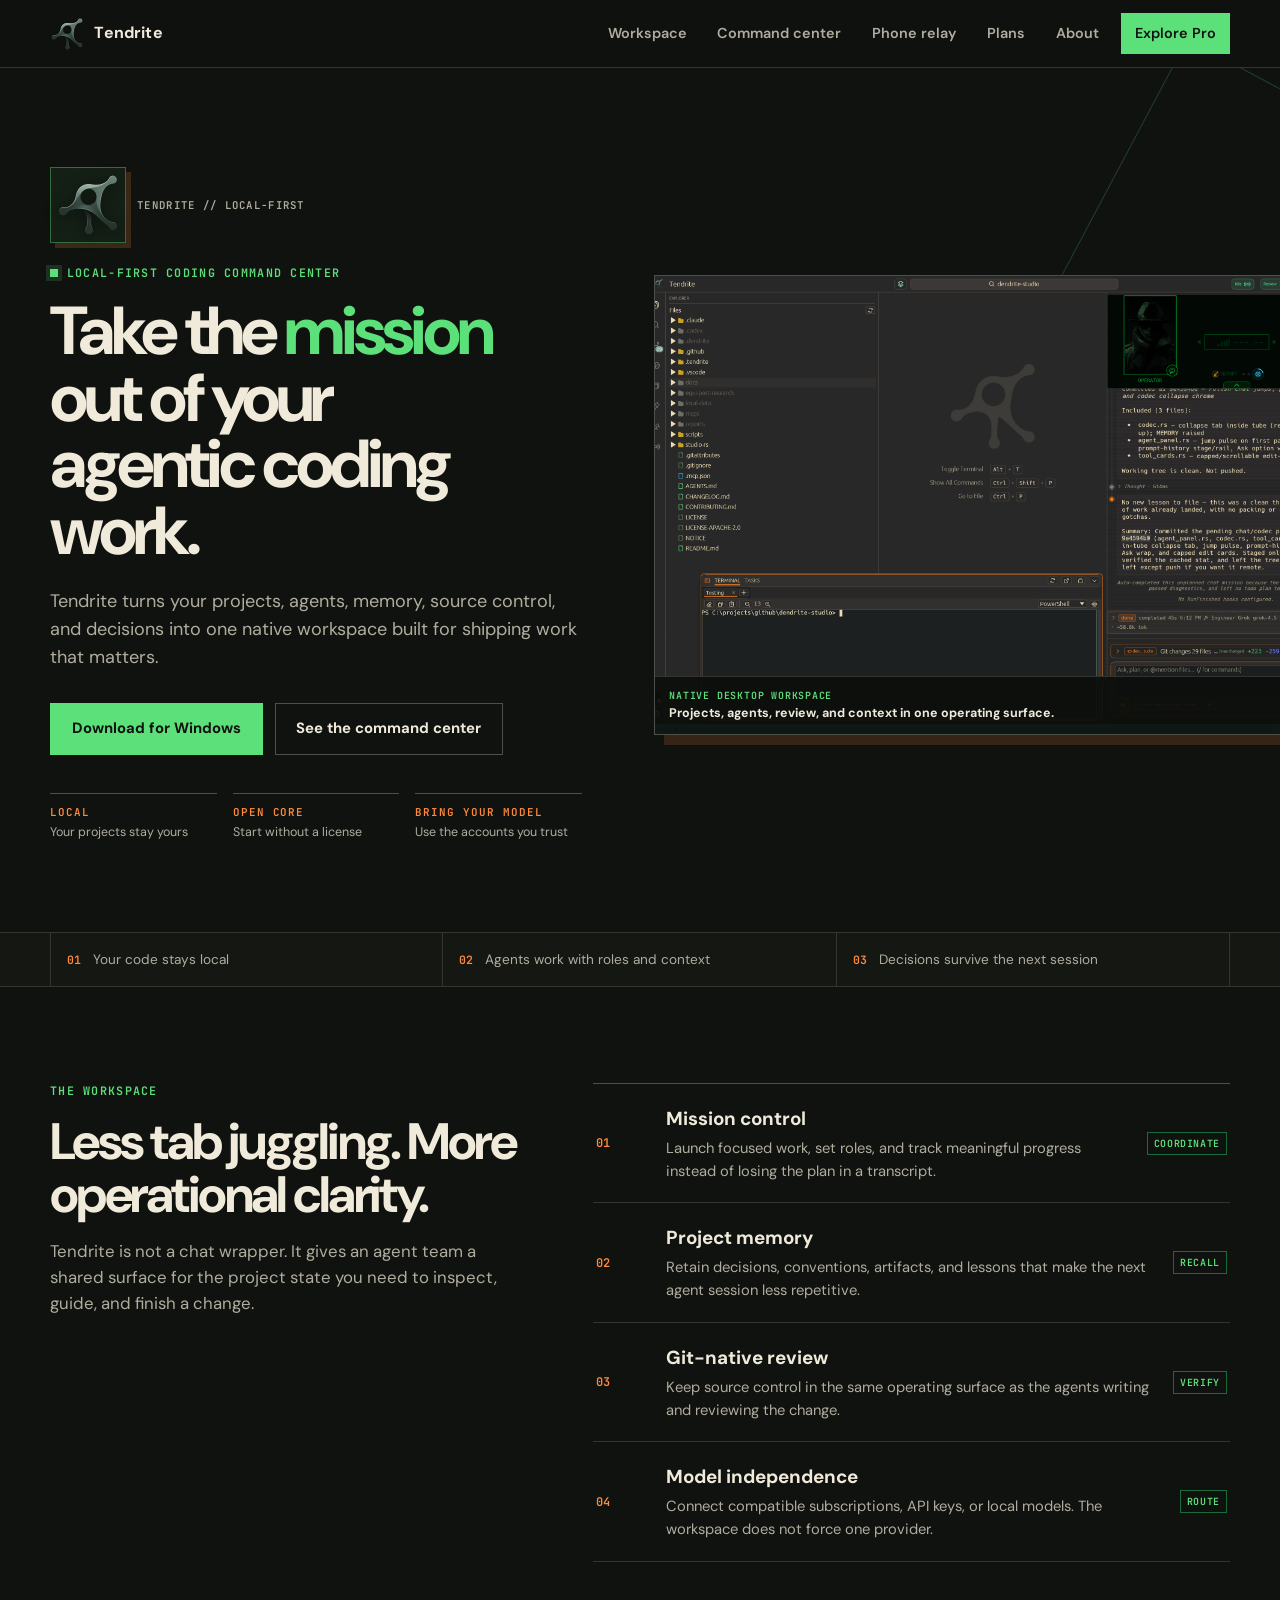
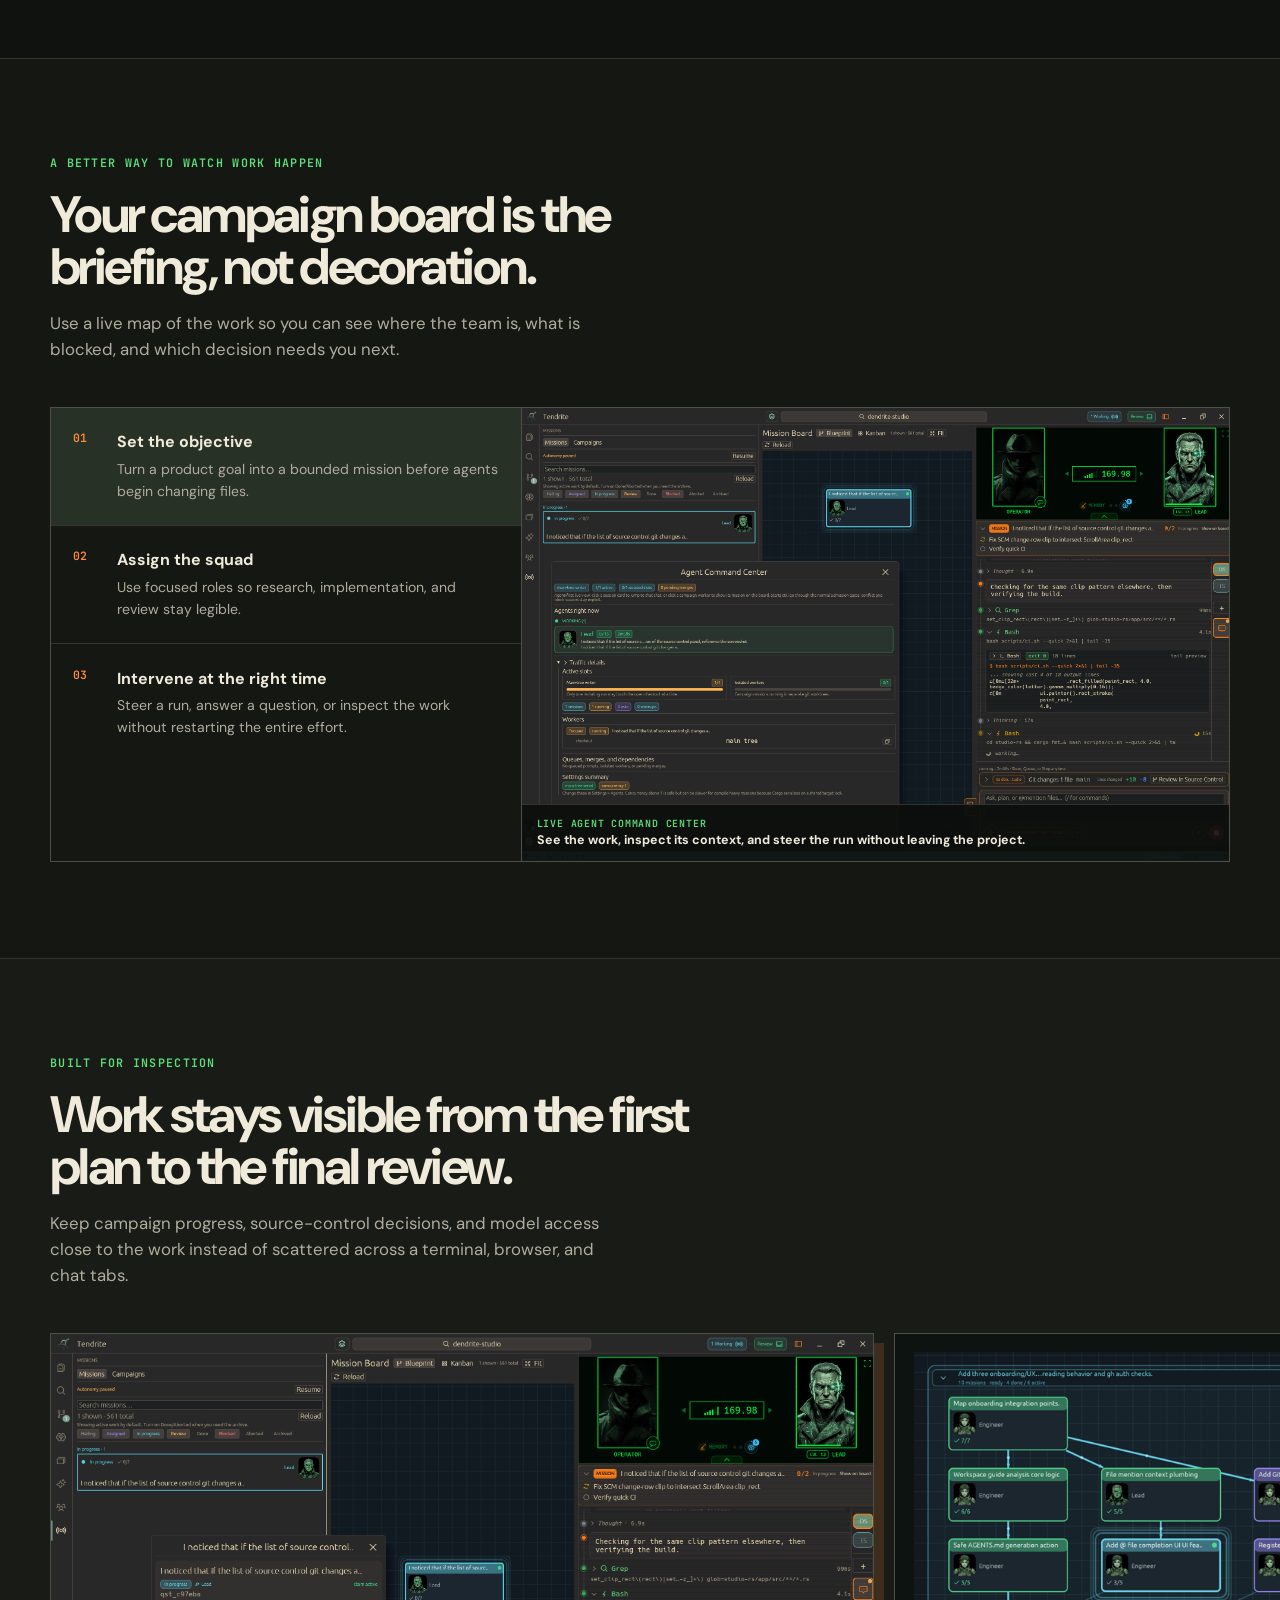
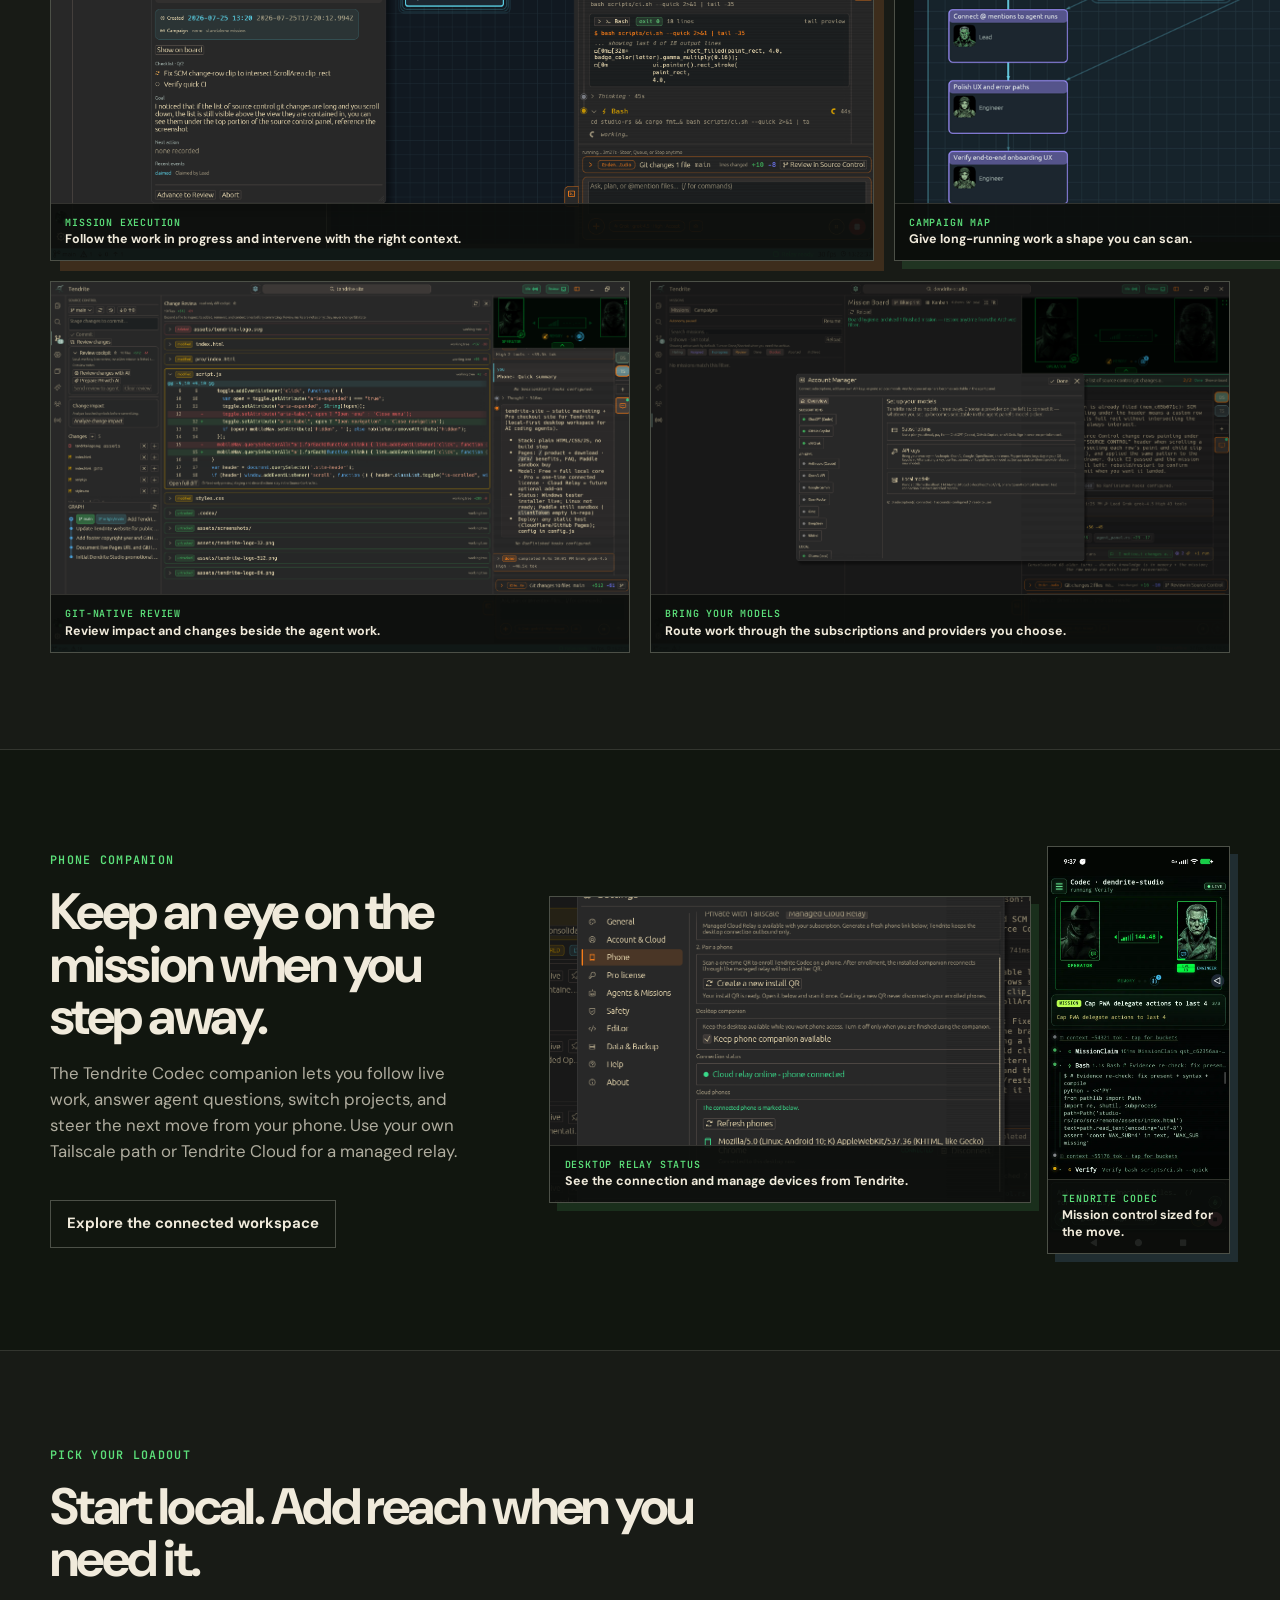
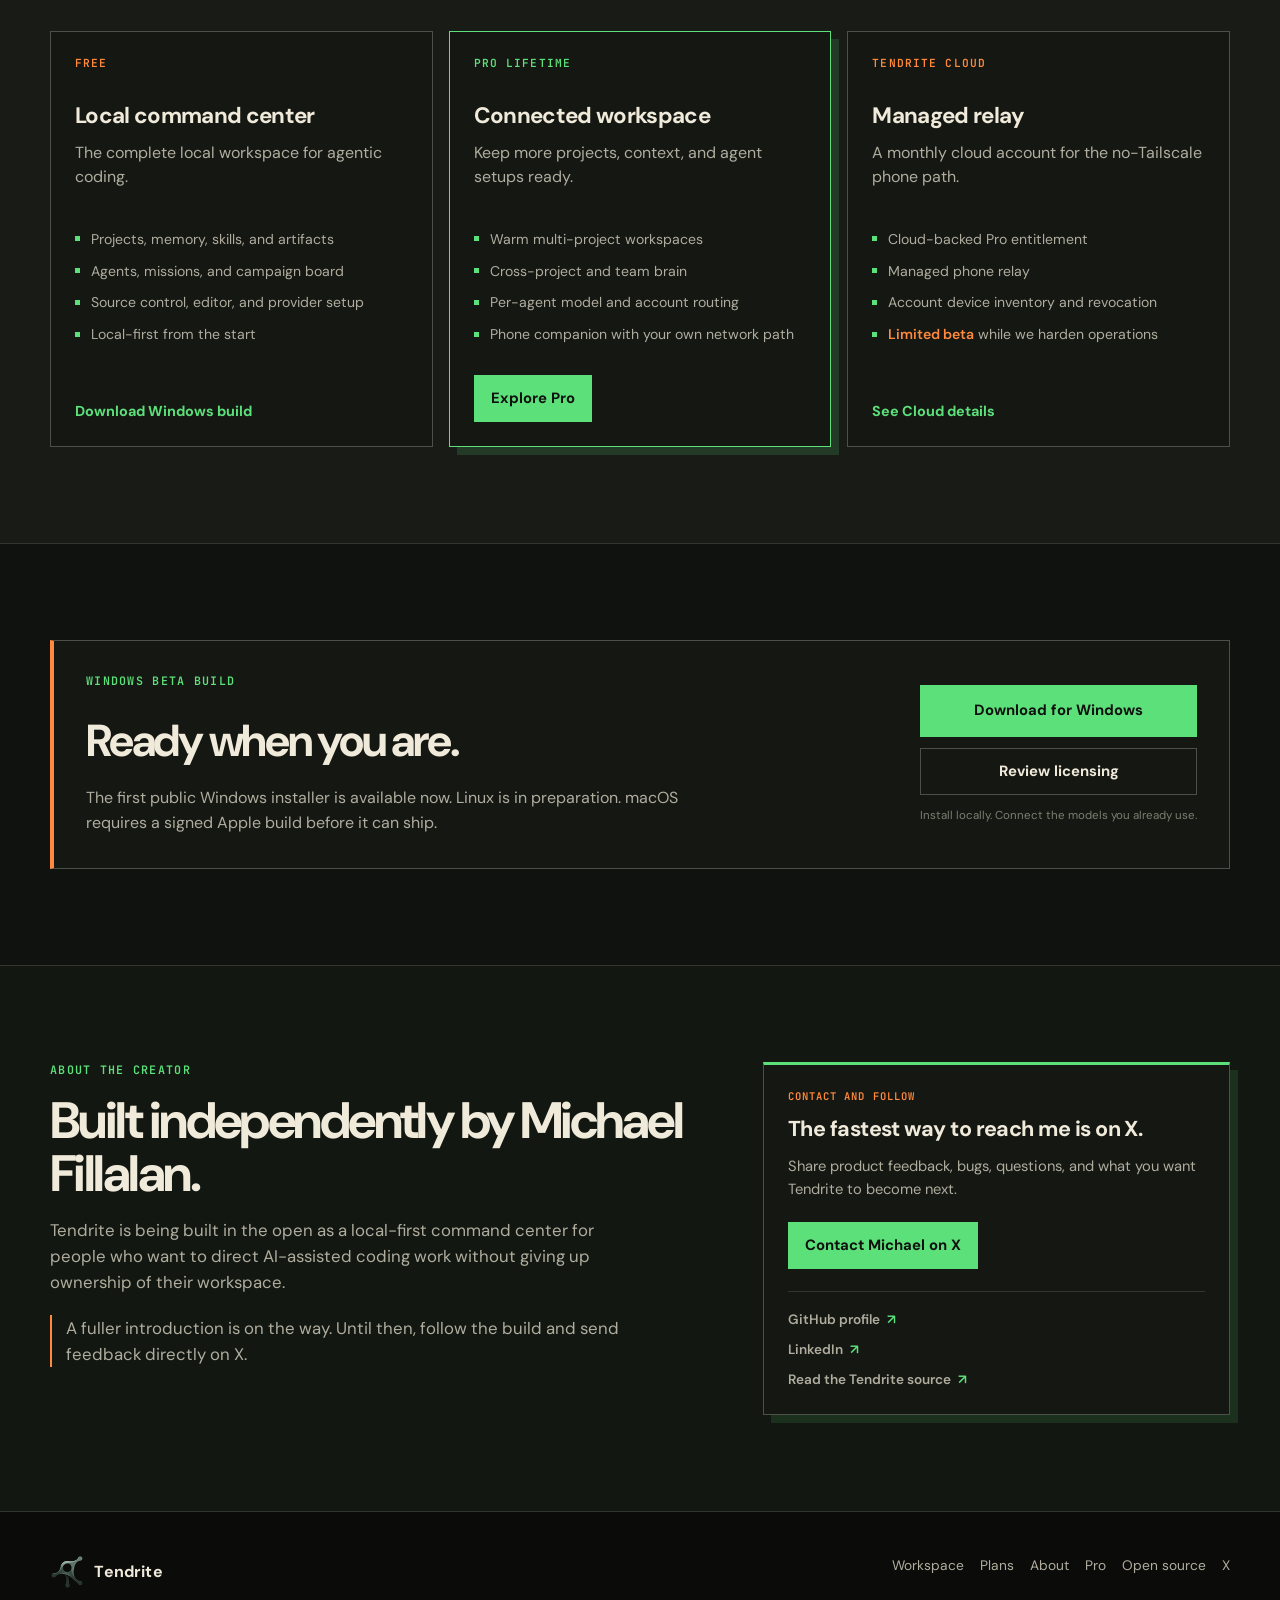
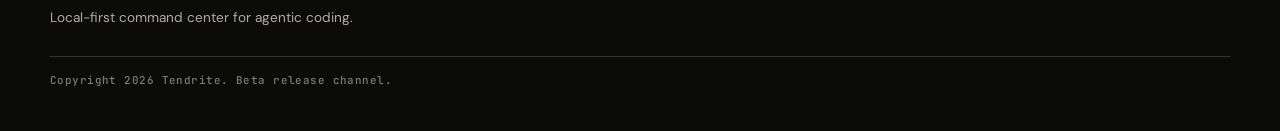
==== index.html @ 8ea64c5c "site: showcase Tendrite workspace and relay" ====
<!doctype html>
<html lang="en">
<head>
  <meta charset="utf-8">
  <meta name="viewport" content="width=device-width, initial-scale=1">
  <meta name="description" content="Tendrite is a local-first command center for AI-assisted coding work.">
  <title>Tendrite | Command your coding missions</title>
  <link rel="preconnect" href="https://fonts.googleapis.com">
  <link rel="preconnect" href="https://fonts.gstatic.com" crossorigin>
  <link href="https://fonts.googleapis.com/css2?family=DM+Sans:opsz,wght@9..40,400;9..40,500;9..40,600;9..40,700&family=JetBrains+Mono:wght@400;500;600&display=swap" rel="stylesheet">
  <link rel="icon" href="assets/tendrite-logo-32.png" type="image/png" sizes="32x32">
  <link rel="stylesheet" href="styles.css">
</head>
<body>
  <a class="skip-link" href="#main">Skip to content</a>
  <header class="site-header">
    <div class="container header-inner">
      <a class="brand" href="/" aria-label="Tendrite home">
        <span class="brand-mark"><img src="assets/tendrite-logo-64.png" width="64" height="64" alt=""></span>
        <span>Tendrite</span>
      </a>
      <nav class="nav" aria-label="Primary navigation">
        <a href="#workspace">Workspace</a>
        <a href="#command">Command center</a>
        <a href="#relay">Phone relay</a>
        <a href="#plans">Plans</a>
        <a href="#about">About</a>
        <a class="nav-cta" href="/pro/">Explore Pro</a>
      </nav>
      <button class="menu-toggle" type="button" aria-expanded="false" aria-controls="mobile-nav" aria-label="Open navigation">
        <span></span><span></span><span></span>
      </button>
    </div>
    <nav class="mobile-nav" id="mobile-nav" aria-label="Mobile navigation" hidden>
      <a href="#workspace">Workspace</a>
      <a href="#command">Command center</a>
      <a href="#relay">Phone relay</a>
      <a href="#plans">Plans</a>
      <a href="#about">About</a>
      <a href="/pro/">Explore Pro</a>
    </nav>
  </header>

  <main id="main">
    <section class="hero" id="top">
      <div class="container hero-grid">
        <div class="hero-copy">
          <div class="hero-brand-lockup" aria-hidden="true">
            <span class="hero-brand-mark"><img src="assets/tendrite-logo-512.png" width="512" height="512" alt=""></span>
            <span>TENDRITE // LOCAL-FIRST</span>
          </div>
          <p class="eyebrow"><span class="signal-dot"></span> Local-first coding command center</p>
          <h1>Take the <em>mission</em> out of your agentic coding work.</h1>
          <p class="lede">Tendrite turns your projects, agents, memory, source control, and decisions into one native workspace built for shipping work that matters.</p>
          <div class="action-row">
            <a class="btn btn-primary btn-lg" href="https://downloads.tendrite.dev/Tendrite-win-Setup.exe" data-download="windows">Download for Windows</a>
            <a class="btn btn-secondary btn-lg" href="#command">See the command center</a>
          </div>
          <dl class="hero-stats" aria-label="Tendrite product facts">
            <div><dt>LOCAL</dt><dd>Your projects stay yours</dd></div>
            <div><dt>OPEN CORE</dt><dd>Start without a license</dd></div>
            <div><dt>BRING YOUR MODEL</dt><dd>Use the accounts you trust</dd></div>
          </dl>
        </div>

        <figure class="product-shot product-shot-hero">
          <img src="assets/screenshots/Overview-Tendrite-Desktop.png" alt="Tendrite desktop workspace with project explorer, agent activity, and source control" fetchpriority="high">
          <figcaption><span>Native desktop workspace</span><strong>Projects, agents, review, and context in one operating surface.</strong></figcaption>
        </figure>
      </div>
    </section>

    <section class="status-strip" aria-label="Product characteristics">
      <div class="container status-grid">
        <p><b>01</b> Your code stays local</p>
        <p><b>02</b> Agents work with roles and context</p>
        <p><b>03</b> Decisions survive the next session</p>
      </div>
    </section>

    <section class="section" id="workspace">
      <div class="container section-layout">
        <div class="section-head">
          <p class="eyebrow">The workspace</p>
          <h2>Less tab juggling. More operational clarity.</h2>
          <p>Tendrite is not a chat wrapper. It gives an agent team a shared surface for the project state you need to inspect, guide, and finish a change.</p>
        </div>
        <div class="feature-list">
          <article class="feature-row"><span class="feature-index">01</span><div><h3>Mission control</h3><p>Launch focused work, set roles, and track meaningful progress instead of losing the plan in a transcript.</p></div><span class="feature-tag">COORDINATE</span></article>
          <article class="feature-row"><span class="feature-index">02</span><div><h3>Project memory</h3><p>Retain decisions, conventions, artifacts, and lessons that make the next agent session less repetitive.</p></div><span class="feature-tag">RECALL</span></article>
          <article class="feature-row"><span class="feature-index">03</span><div><h3>Git-native review</h3><p>Keep source control in the same operating surface as the agents writing and reviewing the change.</p></div><span class="feature-tag">VERIFY</span></article>
          <article class="feature-row"><span class="feature-index">04</span><div><h3>Model independence</h3><p>Connect compatible subscriptions, API keys, or local models. The workspace does not force one provider.</p></div><span class="feature-tag">ROUTE</span></article>
        </div>
      </div>
    </section>

    <section class="section command-section" id="command">
      <div class="container">
        <div class="section-head section-head-wide">
          <p class="eyebrow">A better way to watch work happen</p>
          <h2>Your campaign board is the briefing, not decoration.</h2>
          <p>Use a live map of the work so you can see where the team is, what is blocked, and which decision needs you next.</p>
        </div>
        <div class="command-layout">
          <div class="command-copy">
            <div class="command-item active"><span>01</span><div><h3>Set the objective</h3><p>Turn a product goal into a bounded mission before agents begin changing files.</p></div></div>
            <div class="command-item"><span>02</span><div><h3>Assign the squad</h3><p>Use focused roles so research, implementation, and review stay legible.</p></div></div>
            <div class="command-item"><span>03</span><div><h3>Intervene at the right time</h3><p>Steer a run, answer a question, or inspect the work without restarting the entire effort.</p></div></div>
          </div>
          <figure class="product-shot product-shot-command">
            <img src="assets/screenshots/ai-agent-command-center.png" alt="Tendrite Agent Command Center showing live mission work, agent context, and operator controls" loading="lazy">
            <figcaption><span>Live agent command center</span><strong>See the work, inspect its context, and steer the run without leaving the project.</strong></figcaption>
          </figure>
        </div>
      </div>
    </section>

    <section class="section proof-section" id="workflow">
      <div class="container">
        <div class="section-head section-head-wide">
          <p class="eyebrow">Built for inspection</p>
          <h2>Work stays visible from the first plan to the final review.</h2>
          <p>Keep campaign progress, source-control decisions, and model access close to the work instead of scattered across a terminal, browser, and chat tabs.</p>
        </div>
        <div class="proof-layout">
          <figure class="product-shot proof-primary">
            <img src="assets/screenshots/ai-agent-working-on-mission.png" alt="Tendrite mission board with agents actively working on a scoped implementation mission" loading="lazy">
            <figcaption><span>Mission execution</span><strong>Follow the work in progress and intervene with the right context.</strong></figcaption>
          </figure>
          <figure class="product-shot proof-map">
            <img src="assets/screenshots/mission-blueprint-map.png" alt="Tendrite campaign blueprint map showing connected mission stages" loading="lazy">
            <figcaption><span>Campaign map</span><strong>Give long-running work a shape you can scan.</strong></figcaption>
          </figure>
        </div>
        <div class="proof-detail-grid">
          <figure class="product-shot proof-detail">
            <img src="assets/screenshots/Review-Cockpit-source-control.png" alt="Tendrite source control review cockpit with changed files and commit history" loading="lazy">
            <figcaption><span>Git-native review</span><strong>Review impact and changes beside the agent work.</strong></figcaption>
          </figure>
          <figure class="product-shot proof-detail">
            <img src="assets/screenshots/ai-subscription-account-manager.png" alt="Tendrite account manager listing subscription and API model providers" loading="lazy">
            <figcaption><span>Bring your models</span><strong>Route work through the subscriptions and providers you choose.</strong></figcaption>
          </figure>
        </div>
      </div>
    </section>

    <section class="section relay-section" id="relay">
      <div class="container relay-layout">
        <div class="relay-copy section-head">
          <p class="eyebrow">Phone companion</p>
          <h2>Keep an eye on the mission when you step away.</h2>
          <p>The Tendrite Codec companion lets you follow live work, answer agent questions, switch projects, and steer the next move from your phone. Use your own Tailscale path or Tendrite Cloud for a managed relay.</p>
          <a class="btn btn-secondary" href="/pro/#cloud">Explore the connected workspace</a>
        </div>
        <div class="relay-visuals">
          <figure class="product-shot relay-desktop">
            <img src="assets/screenshots/Relay-phone-connected.png" alt="Tendrite desktop phone settings showing a connected managed cloud relay" loading="lazy">
            <figcaption><span>Desktop relay status</span><strong>See the connection and manage devices from Tendrite.</strong></figcaption>
          </figure>
          <figure class="product-shot phone-shot">
            <img src="assets/screenshots/PWA-Screenshot.png" alt="Tendrite Codec phone companion showing live mission activity and remote controls" loading="lazy">
            <figcaption><span>Tendrite Codec</span><strong>Mission control sized for the move.</strong></figcaption>
          </figure>
        </div>
      </div>
    </section>

    <section class="section plans-section" id="plans">
      <div class="container">
        <div class="section-head section-head-wide"><p class="eyebrow">Pick your loadout</p><h2>Start local. Add reach when you need it.</h2></div>
        <div class="plan-grid">
          <article class="plan-card"><p class="plan-kicker">FREE</p><h3>Local command center</h3><p class="plan-summary">The complete local workspace for agentic coding.</p><ul><li>Projects, memory, skills, and artifacts</li><li>Agents, missions, and campaign board</li><li>Source control, editor, and provider setup</li><li>Local-first from the start</li></ul><a class="text-link" href="https://downloads.tendrite.dev/Tendrite-win-Setup.exe" data-download="windows">Download Windows build</a></article>
          <article class="plan-card plan-card-highlight"><p class="plan-kicker">PRO LIFETIME</p><h3>Connected workspace</h3><p class="plan-summary">Keep more projects, context, and agent setups ready.</p><ul><li>Warm multi-project workspaces</li><li>Cross-project and team brain</li><li>Per-agent model and account routing</li><li>Phone companion with your own network path</li></ul><a class="btn btn-primary" href="/pro/">Explore Pro</a></article>
          <article class="plan-card"><p class="plan-kicker">TENDRITE CLOUD</p><h3>Managed relay</h3><p class="plan-summary">A monthly cloud account for the no-Tailscale phone path.</p><ul><li>Cloud-backed Pro entitlement</li><li>Managed phone relay</li><li>Account device inventory and revocation</li><li><strong>Limited beta</strong> while we harden operations</li></ul><a class="text-link" href="/pro/#cloud">See Cloud details</a></article>
        </div>
      </div>
    </section>

    <section class="section download-section" id="downloads">
      <div class="container download-panel">
        <div><p class="eyebrow">Windows beta build</p><h2>Ready when you are.</h2><p>The first public Windows installer is available now. Linux is in preparation. macOS requires a signed Apple build before it can ship.</p></div>
        <div class="download-actions"><a class="btn btn-primary btn-lg" href="https://downloads.tendrite.dev/Tendrite-win-Setup.exe" data-download="windows">Download for Windows</a><a class="btn btn-secondary" href="/pro/">Review licensing</a><small>Install locally. Connect the models you already use.</small></div>
      </div>
    </section>

    <section class="section creator-section" id="about">
      <div class="container creator-layout">
        <div class="section-head creator-copy">
          <p class="eyebrow">About the creator</p>
          <h2>Built independently by Michael Fillalan.</h2>
          <p>Tendrite is being built in the open as a local-first command center for people who want to direct AI-assisted coding work without giving up ownership of their workspace.</p>
          <p class="creator-note">A fuller introduction is on the way. Until then, follow the build and send feedback directly on X.</p>
        </div>
        <aside class="creator-contact" aria-labelledby="contact-title">
          <p class="contact-kicker">Contact and follow</p>
          <h3 id="contact-title">The fastest way to reach me is on X.</h3>
          <p>Share product feedback, bugs, questions, and what you want Tendrite to become next.</p>
          <a class="btn btn-primary" href="https://x.com/MichaelFillalan" target="_blank" rel="noopener noreferrer">Contact Michael on X</a>
          <div class="creator-links" aria-label="Creator links">
            <a href="https://github.com/mfillalan" target="_blank" rel="noopener noreferrer">GitHub profile</a>
            <a href="https://www.linkedin.com/in/michael-fillalan/" target="_blank" rel="noopener noreferrer">LinkedIn</a>
            <a href="https://github.com/mfillalan/tendrite" target="_blank" rel="noopener noreferrer">Read the Tendrite source</a>
          </div>
        </aside>
      </div>
    </section>
  </main>

  <footer class="site-footer"><div class="container footer-inner"><div><a class="brand" href="/"><span class="brand-mark"><img src="assets/tendrite-logo-64.png" width="64" height="64" alt=""></span><span>Tendrite</span></a><p>Local-first command center for agentic coding.</p></div><nav aria-label="Footer navigation"><a href="#workspace">Workspace</a><a href="#plans">Plans</a><a href="#about">About</a><a href="/pro/">Pro</a><a href="https://github.com/mfillalan/tendrite" target="_blank" rel="noopener noreferrer">Open source</a><a href="https://x.com/MichaelFillalan" target="_blank" rel="noopener noreferrer">X</a></nav><p class="footer-meta">Copyright <span id="footer-year">2026</span> Tendrite. Beta release channel.</p></div></footer>

  <dialog class="image-lightbox" data-image-lightbox aria-labelledby="image-lightbox-title">
    <div class="image-lightbox-bar">
      <p class="image-lightbox-kicker">Product capture</p>
      <button class="image-lightbox-close" type="button" data-lightbox-close aria-label="Close full-size image">Close</button>
    </div>
    <figure>
      <img data-lightbox-image alt="">
      <figcaption id="image-lightbox-title" data-lightbox-caption></figcaption>
    </figure>
  </dialog>

  <script src="config.js"></script><script src="script.js"></script>
</body>
</html>
---- styles.css ----
:root {
  --ink: #10120f;
  --ink-raised: #181b16;
  --panel: #20231d;
  --panel-deep: #151713;
  --line: #4c5047;
  --line-soft: #33362f;
  --paper: #f0eadb;
  --muted: #b0ad9f;
  --dim: #7c7d70;
  --green: #5ce07a;
  --green-deep: #1a6b3a;
  --orange: #ff8a3d;
  --blue: #78b9ff;
  --font: "DM Sans", Arial, sans-serif;
  --mono: "JetBrains Mono", Consolas, monospace;
  --max: 1180px;
  --header: 68px;
}

* { box-sizing: border-box; }
html { scroll-behavior: smooth; scroll-padding-top: calc(var(--header) + 16px); }
body { margin: 0; background: var(--ink); color: var(--paper); font-family: var(--font); line-height: 1.55; }
a { color: inherit; text-decoration: none; }
button { font: inherit; }
h1, h2, h3, p { margin-top: 0; }
.container { width: min(calc(100% - 40px), var(--max)); margin-inline: auto; }

.skip-link { position: fixed; z-index: 100; top: -5rem; left: 1rem; padding: .6rem .85rem; background: var(--paper); color: var(--ink); font-weight: 700; }
.skip-link:focus { top: 1rem; }
:focus-visible { outline: 2px solid var(--green); outline-offset: 3px; }

.site-header { position: sticky; top: 0; z-index: 30; height: var(--header); background: rgba(16, 18, 15, .96); border-bottom: 1px solid var(--line-soft); }
.site-header.is-scrolled { box-shadow: 0 10px 24px rgba(0, 0, 0, .28); }
.header-inner { display: flex; align-items: center; justify-content: space-between; gap: 2rem; height: 100%; }
.brand { display: inline-flex; align-items: center; gap: .65rem; font-weight: 700; letter-spacing: .01em; }
.brand-mark { display: grid; width: 34px; height: 34px; place-items: center; }
.brand-mark img { display: block; width: 100%; height: 100%; object-fit: contain; }
.nav { display: flex; align-items: center; gap: .2rem; }
.nav a { padding: .5rem .8rem; border: 1px solid transparent; color: var(--muted); font-size: .9rem; font-weight: 600; }
.nav a:hover { border-color: var(--line); color: var(--paper); }
.nav .nav-cta { margin-left: .35rem; border-color: var(--green); background: var(--green); color: var(--ink); }
.nav .nav-cta:hover { border-color: #8bf49f; background: #8bf49f; }
.menu-toggle { display: none; width: 42px; height: 42px; padding: 0; border: 1px solid var(--line); background: var(--panel-deep); cursor: pointer; }
.menu-toggle span { display: block; width: 18px; height: 2px; margin: 4px auto; background: var(--paper); }
.mobile-nav { display: none; padding: .65rem 20px 1rem; border-bottom: 1px solid var(--line-soft); background: var(--panel-deep); }
.mobile-nav a { display: block; padding: .7rem; color: var(--muted); font-weight: 600; }
.mobile-nav a:hover { background: var(--panel); color: var(--paper); }

.hero { position: relative; overflow: hidden; padding: 6.2rem 0 5.6rem; border-bottom: 1px solid var(--line-soft); }
.hero::after { position: absolute; top: 1.4rem; right: -7rem; width: 18rem; height: 18rem; border: 1px solid rgba(92, 224, 122, .22); content: ""; transform: rotate(28deg); pointer-events: none; }
.hero-grid { position: relative; z-index: 1; display: grid; grid-template-columns: minmax(0, .96fr) minmax(480px, 1.04fr); gap: 4.5rem; align-items: center; }
.hero-copy { max-width: 620px; }
.hero-brand-lockup { display: inline-flex; align-items: center; gap: .7rem; margin: 0 0 1.35rem; color: var(--muted); font: 600 .67rem var(--mono); letter-spacing: .12em; }
.hero-brand-mark { display: grid; width: 76px; height: 76px; place-items: center; border: 1px solid rgba(92, 224, 122, .4); background: rgba(92, 224, 122, .06); box-shadow: 5px 5px 0 rgba(255, 138, 61, .18); }
.hero-brand-mark img { display: block; width: 64px; height: 64px; object-fit: contain; filter: drop-shadow(0 2px 8px rgba(0, 0, 0, .45)); }
.eyebrow { display: flex; align-items: center; gap: .55rem; margin: 0 0 1.1rem; color: var(--green); font: 600 .73rem var(--mono); letter-spacing: .11em; text-transform: uppercase; }
.signal-dot { display: block; width: 8px; height: 8px; background: var(--green); box-shadow: 0 0 0 4px rgba(92, 224, 122, .15); }
.hero h1 { max-width: 10ch; margin-bottom: 1.4rem; font-size: clamp(3rem, 5.3vw, 5rem); letter-spacing: -.06em; line-height: .98; }
.hero h1 em { color: var(--green); font-style: normal; }
.lede { max-width: 53ch; margin-bottom: 2rem; color: var(--muted); font-size: 1.13rem; }
.action-row { display: flex; flex-wrap: wrap; gap: .75rem; }
.btn { display: inline-flex; align-items: center; justify-content: center; min-height: 44px; padding: .7rem 1rem; border: 1px solid var(--line); background: transparent; color: var(--paper); cursor: pointer; font-size: .93rem; font-weight: 700; transition: background .18s, border-color .18s, color .18s, transform .18s; }
.btn:hover:not(:disabled) { transform: translateY(-2px); }
.btn:disabled { cursor: not-allowed; opacity: .5; }
.btn-primary { border-color: var(--green); background: var(--green); color: var(--ink); }
.btn-primary:hover:not(:disabled) { border-color: #8bf49f; background: #8bf49f; }
.btn-secondary:hover:not(:disabled) { border-color: var(--paper); background: var(--panel); }
.btn-lg { min-height: 52px; padding: .85rem 1.3rem; }
.btn-block { width: 100%; }
.hero-stats { display: grid; grid-template-columns: repeat(3, 1fr); gap: 1rem; margin: 2.4rem 0 0; }
.hero-stats div { padding-top: .65rem; border-top: 1px solid var(--line); }
.hero-stats dt { color: var(--orange); font: 600 .68rem var(--mono); letter-spacing: .09em; }
.hero-stats dd { margin: .25rem 0 0; color: var(--muted); font-size: .78rem; }

.product-shot { position: relative; margin: 0; overflow: hidden; border: 1px solid var(--line); background: #0b0d0b; box-shadow: 10px 10px 0 rgba(255, 138, 61, .16); cursor: zoom-in; isolation: isolate; }
.product-shot img { display: block; width: 100%; height: 100%; object-fit: cover; object-position: center top; transform: var(--shot-scale, none); transition: transform .32s ease; }
.product-shot:hover img { transform: var(--shot-scale-hover, scale(1.012)); }
.product-shot::after { position: absolute; z-index: 2; top: .7rem; right: .7rem; padding: .32rem .5rem; border: 1px solid rgba(240, 234, 219, .45); background: rgba(12, 14, 11, .9); color: var(--paper); content: "View full capture"; font: 600 .58rem var(--mono); letter-spacing: .06em; opacity: 0; pointer-events: none; text-transform: uppercase; transition: opacity .18s ease; }
.product-shot:hover::after, .product-shot:focus-visible::after { opacity: 1; }
.product-shot figcaption { position: absolute; right: 0; bottom: 0; left: 0; display: grid; gap: .15rem; padding: .75rem .9rem; border-top: 1px solid rgba(240, 234, 219, .16); background: rgba(12, 14, 11, .91); color: var(--paper); }
.product-shot figcaption span { color: var(--green); font: 600 .62rem var(--mono); letter-spacing: .08em; text-transform: uppercase; }
.product-shot figcaption strong { font-size: .78rem; line-height: 1.35; }
.product-shot-hero { min-height: 460px; aspect-ratio: 1.53; }
.product-shot-command { min-height: 100%; aspect-ratio: 1.56; box-shadow: none; border: 0; }

.image-lightbox { width: min(94vw, 1500px); max-width: none; max-height: 94vh; padding: 0; overflow: hidden; border: 1px solid var(--line); background: var(--panel-deep); color: var(--paper); box-shadow: 14px 14px 0 rgba(92, 224, 122, .14); }
.image-lightbox::backdrop { background: rgba(0, 0, 0, .78); backdrop-filter: blur(3px); }
.image-lightbox-bar { display: flex; align-items: center; justify-content: space-between; gap: 1rem; min-height: 52px; padding: .65rem .8rem .65rem 1rem; border-bottom: 1px solid var(--line); background: #171b15; }
.image-lightbox-kicker { margin: 0; color: var(--green); font: 600 .65rem var(--mono); letter-spacing: .09em; text-transform: uppercase; }
.image-lightbox-close { min-height: 34px; padding: .35rem .7rem; border: 1px solid var(--line); background: transparent; color: var(--paper); cursor: pointer; font-size: .78rem; font-weight: 700; }
.image-lightbox-close:hover { border-color: var(--paper); background: var(--panel); }
.image-lightbox figure { display: grid; margin: 0; max-height: calc(94vh - 52px); }
.image-lightbox img { display: block; width: 100%; max-height: calc(94vh - 124px); object-fit: contain; object-position: center; background: #090b09; }
.image-lightbox figcaption { padding: .65rem 1rem .75rem; border-top: 1px solid var(--line-soft); color: var(--muted); font-size: .82rem; }

.mission-display { min-height: 460px; border: 1px solid var(--line); background: var(--panel-deep); box-shadow: 12px 12px 0 rgba(255, 138, 61, .22); font-family: var(--mono); }
.display-topline, .display-bottom { display: flex; align-items: center; justify-content: space-between; gap: 1rem; padding: .58rem .8rem; border-bottom: 1px solid var(--line-soft); color: var(--muted); font-size: .67rem; letter-spacing: .05em; }
.display-bottom { border-top: 1px solid var(--line-soft); border-bottom: 0; }
.display-live { color: var(--green); }
.display-live i, .tiny-dot { display: inline-block; width: 7px; height: 7px; margin-right: .35rem; background: var(--green); box-shadow: 0 0 0 3px rgba(92, 224, 122, .15); }
.mission-grid { display: grid; min-height: 390px; grid-template-columns: 140px 1fr; }
.mission-rail { display: flex; flex-direction: column; gap: .28rem; padding: .85rem .65rem; border-right: 1px solid var(--line-soft); background: rgba(255, 255, 255, .015); }
.rail-label { margin: .25rem; color: var(--dim); font-size: .62rem; letter-spacing: .09em; }
.squad-unit { display: flex; align-items: center; gap: .45rem; padding: .45rem; border: 1px solid transparent; color: var(--muted); font-size: .68rem; }
.squad-unit.selected { border-color: var(--green-deep); background: #283126; color: var(--paper); }
.squad-unit b { margin-left: auto; color: var(--dim); font-weight: 500; }
.unit-dot { display: block; width: 7px; height: 7px; }
.unit-dot.lead { background: var(--green); }
.unit-dot.build { background: var(--orange); }
.unit-dot.scout { background: var(--blue); }
.rail-spacer { flex: 1; }
.mission-rail strong { padding: .25rem; color: var(--paper); font-size: .67rem; font-weight: 500; overflow-wrap: anywhere; }
.mission-map { position: relative; overflow: hidden; background: #11140f; }
.mission-map::before, .mission-map::after { position: absolute; inset: 11% 9%; border: 1px solid rgba(92, 224, 122, .12); content: ""; pointer-events: none; }
.mission-map::after { inset: 24% 20%; border-color: rgba(255, 138, 61, .13); }
.map-header { display: flex; justify-content: space-between; padding: .85rem 1rem; color: var(--muted); font-size: .67rem; letter-spacing: .07em; }
.route { position: absolute; height: 1px; background: var(--line); transform-origin: left center; }
.route-one { top: 39%; left: 18%; width: 50%; transform: rotate(13deg); }
.route-two { top: 49%; left: 45%; width: 37%; transform: rotate(-32deg); }
.route-three { bottom: 33%; left: 31%; width: 33%; transform: rotate(10deg); }
.map-node { position: absolute; display: grid; width: 88px; gap: .13rem; padding: .42rem; border: 1px solid var(--line); background: var(--panel-deep); font-size: .63rem; }
.map-node span { color: var(--dim); font-size: .58rem; }
.map-node b { font-size: .72rem; }
.map-node small { font-size: .55rem; letter-spacing: .07em; }
.node-done { border-color: var(--green-deep); }
.node-done small { color: var(--green); }
.node-active { border-color: var(--orange); box-shadow: 0 0 0 3px rgba(255, 138, 61, .13); }
.node-active small { color: var(--orange); }
.node-next { color: var(--muted); }
.node-one { top: 27%; left: 8%; }
.node-two { top: 36%; left: 35%; }
.node-three { top: 28%; right: 9%; }
.node-four { right: 21%; bottom: 23%; }
.node-five { bottom: 16%; left: 16%; }
.map-note { position: absolute; bottom: 1rem; left: 1rem; max-width: 210px; padding: .45rem .65rem; border-left: 2px solid var(--orange); background: var(--ink); }
.map-note span { display: block; color: var(--orange); font-size: .57rem; }
.map-note strong { display: block; margin-top: .16rem; font-size: .65rem; font-weight: 500; }

.status-strip { border-bottom: 1px solid var(--line-soft); background: var(--panel-deep); }
.status-grid { display: grid; grid-template-columns: repeat(3, 1fr); }
.status-grid p { margin: 0; padding: 1rem; border-right: 1px solid var(--line-soft); color: var(--muted); font-size: .85rem; }
.status-grid p:first-child { border-left: 1px solid var(--line-soft); }
.status-grid b { margin-right: .5rem; color: var(--orange); font: 600 .72rem var(--mono); }
.section { padding: 6rem 0; border-bottom: 1px solid var(--line-soft); }
.section-alt, .plans-section { background: var(--ink-raised); }
.section-layout { display: grid; grid-template-columns: .85fr 1.15fr; gap: 4.5rem; }
.section-head h2 { margin-bottom: 1rem; font-size: clamp(2.15rem, 4vw, 3.5rem); letter-spacing: -.05em; line-height: 1.03; }
.section-head p:not(.eyebrow), .section-lede { max-width: 48ch; color: var(--muted); font-size: 1.05rem; }
.section-head-wide { max-width: 700px; margin-bottom: 2.8rem; }
.feature-list { border-top: 1px solid var(--line); }
.feature-row { display: grid; grid-template-columns: 54px 1fr auto; gap: 1rem; align-items: center; padding: 1.25rem .2rem; border-bottom: 1px solid var(--line-soft); }
.feature-index { color: var(--orange); font: 600 .75rem var(--mono); }
.feature-row h3 { margin-bottom: .23rem; font-size: 1.18rem; }
.feature-row p { margin: 0; color: var(--muted); font-size: .92rem; }
.feature-tag { padding: .25rem .38rem; border: 1px solid var(--green-deep); color: var(--green); font: 600 .62rem var(--mono); letter-spacing: .06em; }

.command-section { background: var(--panel-deep); }
.command-layout { display: grid; grid-template-columns: .8fr 1.2fr; border: 1px solid var(--line); }
.command-copy { border-right: 1px solid var(--line); }
.command-item { display: grid; grid-template-columns: 2rem 1fr; gap: .7rem; padding: 1.4rem; border-bottom: 1px solid var(--line-soft); }
.command-item:last-child { border-bottom: 0; }
.command-item.active { background: #283126; }
.command-item > span { color: var(--orange); font: 600 .72rem var(--mono); }
.command-item h3 { margin-bottom: .25rem; font-size: 1rem; }
.command-item p { margin: 0; color: var(--muted); font-size: .88rem; }
.terminal-placeholder { background: #0d0f0c; }
.terminal-bar { display: flex; justify-content: space-between; gap: 1rem; padding: .62rem .8rem; border-bottom: 1px solid var(--line-soft); color: var(--dim); font: 500 .65rem var(--mono); }
.terminal-bar span:first-child { color: var(--green); }
.terminal-body { padding: 1.5rem; }
.terminal-label { margin-bottom: .55rem; color: var(--orange); font: 600 .65rem var(--mono); letter-spacing: .08em; }
.terminal-body h3 { margin-bottom: 1.7rem; font-size: 1.55rem; letter-spacing: -.04em; }
.terminal-event { display: grid; grid-template-columns: 9px 74px 1fr auto; gap: .5rem; align-items: center; padding: .75rem 0; border-top: 1px solid var(--line-soft); font-size: .75rem; }
.terminal-event i { width: 8px; height: 8px; background: var(--green); }
.terminal-event:nth-of-type(4) i { background: var(--orange); }
.terminal-event span { color: var(--blue); }
.terminal-event p { margin: 0; color: var(--muted); }
.terminal-event b { color: var(--green); font-size: .6rem; font-weight: 500; }
.terminal-input { margin-top: 1.35rem; padding: .65rem; border: 1px solid var(--line); color: var(--dim); font-size: .72rem; }
.terminal-input span { color: var(--green); font-weight: 700; }

.proof-section { background: var(--ink-raised); }
.proof-layout { display: grid; grid-template-columns: minmax(0, 1.42fr) minmax(230px, .58fr); gap: 1.25rem; align-items: stretch; }
.proof-primary { aspect-ratio: 1.56; }
.proof-map { aspect-ratio: 1; background: #0d1310; box-shadow: 8px 8px 0 rgba(92, 224, 122, .12); }
.proof-map img { object-fit: contain; object-position: center; padding: 1.1rem; }
.proof-detail-grid { display: grid; grid-template-columns: repeat(2, minmax(0, 1fr)); gap: 1.25rem; margin-top: 1.25rem; }
.proof-detail { aspect-ratio: 1.56; box-shadow: none; }

.relay-section { background: #11160f; }
.relay-layout { display: grid; grid-template-columns: minmax(280px, .78fr) minmax(0, 1.22fr); gap: 4rem; align-items: center; }
.relay-copy .btn { margin-top: 1.2rem; }
.relay-visuals { display: grid; grid-template-columns: minmax(0, 1fr) minmax(170px, .38fr); gap: 1rem; align-items: center; }
.relay-desktop { aspect-ratio: 1.57; box-shadow: 8px 8px 0 rgba(92, 224, 122, .12); --shot-scale: scale(2.05); --shot-scale-hover: scale(2.1); }
.relay-desktop img { object-position: 51% 50%; }
.phone-shot { width: min(100%, 260px); aspect-ratio: 717 / 1600; justify-self: center; box-shadow: 8px 8px 0 rgba(120, 185, 255, .14); }
.phone-shot img { object-position: center top; }

.plan-grid { display: grid; grid-template-columns: repeat(3, 1fr); gap: 1rem; }
.plan-card { display: flex; flex-direction: column; align-items: flex-start; padding: 1.5rem; border: 1px solid var(--line); background: var(--panel-deep); }
.plan-card-highlight, .plan-card-pro { border-color: var(--green); box-shadow: 8px 8px 0 rgba(92, 224, 122, .16); }
.plan-kicker, .plan-label { margin-bottom: 1.8rem; color: var(--orange); font: 600 .7rem var(--mono); letter-spacing: .1em; }
.plan-card-highlight .plan-kicker, .plan-card-pro .plan-label { color: var(--green); }
.plan-card h3 { margin-bottom: .45rem; font-size: 1.4rem; letter-spacing: -.03em; }
.plan-summary { min-height: 3.1rem; color: var(--muted); }
.plan-card ul, .plan-list { display: grid; gap: .63rem; margin: 1.4rem 0 1.8rem; padding: 0; list-style: none; color: var(--muted); font-size: .88rem; }
.plan-card li { position: relative; padding-left: 1rem; }
.plan-card li::before { position: absolute; top: .48rem; left: 0; width: 5px; height: 5px; background: var(--green); content: ""; }
.plan-card li strong { color: var(--orange); font-weight: 600; }
.text-link { margin-top: auto; color: var(--green); font-size: .9rem; font-weight: 700; }
.text-link:hover { color: #8bf49f; text-decoration: underline; }
.download-section { background: var(--ink); }
.download-panel { display: flex; align-items: center; justify-content: space-between; gap: 3rem; padding: 2rem; border: 1px solid var(--line); border-left: 4px solid var(--orange); background: var(--panel-deep); }
.download-panel h2 { margin-bottom: .6rem; font-size: clamp(2rem, 3.5vw, 3rem); letter-spacing: -.05em; }
.download-panel p:not(.eyebrow) { max-width: 55ch; margin: 0; color: var(--muted); }
.download-actions { display: grid; min-width: 260px; gap: .7rem; }
.download-actions small { color: var(--dim); font-size: .72rem; text-align: center; }

.creator-section { background: #121811; }
.creator-layout { display: grid; grid-template-columns: minmax(0, 1fr) minmax(300px, .72fr); gap: 4rem; align-items: start; }
.creator-copy { max-width: 650px; }
.creator-note { margin: 1.25rem 0 0; padding-left: .85rem; border-left: 2px solid var(--orange); color: var(--muted); font-size: .92rem; }
.creator-contact { padding: 1.5rem; border: 1px solid var(--line); border-top: 3px solid var(--green); background: var(--panel-deep); box-shadow: 8px 8px 0 rgba(92, 224, 122, .12); }
.contact-kicker { margin-bottom: .65rem; color: var(--orange); font: 600 .66rem var(--mono); letter-spacing: .1em; text-transform: uppercase; }
.creator-contact h3 { margin-bottom: .55rem; font-size: 1.35rem; letter-spacing: -.025em; }
.creator-contact > p:not(.contact-kicker) { margin-bottom: 1.3rem; color: var(--muted); font-size: .92rem; }
.creator-links { display: grid; gap: .55rem; margin-top: 1.35rem; padding-top: 1.1rem; border-top: 1px solid var(--line-soft); }
.creator-links a { width: fit-content; color: var(--muted); font-size: .85rem; font-weight: 600; }
.creator-links a::after { margin-left: .45rem; color: var(--green); content: "↗"; }
.creator-links a:hover { color: var(--paper); }

.pro-hero { padding: 5.2rem 0; }
.pro-hero::after { border-color: rgba(120, 185, 255, .25); }
.pro-hero-grid { display: grid; grid-template-columns: .9fr 1.1fr; gap: 4rem; align-items: center; }
.pro-hero h1 { max-width: 10ch; }
.pro-status { display: flex; flex-wrap: wrap; gap: .5rem; margin-top: 1.8rem; color: var(--muted); font: 500 .72rem var(--mono); }
.pro-status span { padding: .4rem .5rem; border: 1px solid var(--line); }
.pro-status .is-live { border-color: var(--green-deep); color: var(--green); }
.pro-loadout { border: 1px solid var(--line); background: var(--panel-deep); box-shadow: 10px 10px 0 rgba(120, 185, 255, .14); }
.loadout-head { display: flex; justify-content: space-between; padding: .75rem .9rem; border-bottom: 1px solid var(--line-soft); color: var(--muted); font: 600 .68rem var(--mono); letter-spacing: .08em; }
.loadout-head span:last-child { color: var(--green); }
.loadout-item { display: grid; grid-template-columns: 38px 1fr auto; gap: .8rem; align-items: center; padding: 1.1rem .9rem; border-bottom: 1px solid var(--line-soft); }
.loadout-item:last-child { border-bottom: 0; }
.loadout-no { color: var(--orange); font: 600 .7rem var(--mono); }
.loadout-item h3 { margin: 0 0 .2rem; font-size: 1rem; }
.loadout-item p { margin: 0; color: var(--muted); font-size: .84rem; }
.loadout-state { color: var(--green); font: 600 .62rem var(--mono); letter-spacing: .08em; }
.benefit-grid { display: grid; grid-template-columns: repeat(3, 1fr); border-top: 1px solid var(--line); border-left: 1px solid var(--line); }
.benefit-card { min-height: 210px; padding: 1.4rem; border-right: 1px solid var(--line); border-bottom: 1px solid var(--line); background: var(--panel-deep); }
.benefit-index { display: block; margin-bottom: 2.2rem; color: var(--orange); font: 600 .72rem var(--mono); }
.benefit-card h3 { margin-bottom: .5rem; font-size: 1.12rem; }
.benefit-card p { margin: 0; color: var(--muted); font-size: .9rem; }
.comparison { display: grid; grid-template-columns: 1fr 1fr; gap: 1rem; }
.comparison .plan-card { min-height: 100%; }
.plan-footnote { margin: auto 0 0; padding-top: 1rem; border-top: 1px solid var(--line-soft); color: var(--muted); font-size: .82rem; }
.buy-layout { display: grid; grid-template-columns: 1fr minmax(320px, .7fr); gap: 4rem; align-items: start; }
.buy-layout h2 { margin-bottom: 1rem; font-size: clamp(2.1rem, 3.6vw, 3.4rem); letter-spacing: -.05em; line-height: 1.04; }
.purchase-note { display: grid; gap: .25rem; margin-top: 1.5rem; padding-left: .85rem; border-left: 2px solid var(--orange); color: var(--muted); font-size: .9rem; }
.purchase-note strong { color: var(--paper); }
.checkout-card { padding: 1.4rem; border: 1px solid var(--line); background: var(--panel-deep); }
.checkout-price { display: flex; justify-content: space-between; gap: 1rem; margin-bottom: 1.3rem; padding-bottom: 1rem; border-bottom: 1px solid var(--line-soft); color: var(--muted); }
.checkout-price strong { color: var(--paper); font-size: 1.15rem; }
.checkout-status { min-height: 3.5rem; margin-top: 1rem; color: var(--muted); font-size: .85rem; }
.checkout-status p { margin: 0; }
.checkout-card > small { display: block; color: var(--dim); font-size: .72rem; text-align: center; }
.faq { max-width: 830px; }
.faq details { padding: 1rem 0; border-top: 1px solid var(--line); }
.faq details:last-child { border-bottom: 1px solid var(--line); }
.faq summary { cursor: pointer; font-weight: 700; }
.faq p { margin: .8rem 0 0; color: var(--muted); }

.site-footer { padding: 2.7rem 0; background: #0b0c0a; }
.footer-inner { display: grid; grid-template-columns: 1fr auto; gap: 1.8rem; align-items: start; }
.footer-inner > div p { margin: .6rem 0 0; color: var(--muted); font-size: .85rem; }
.footer-inner nav { display: flex; flex-wrap: wrap; gap: 1rem; }
.footer-inner nav a { color: var(--muted); font-size: .86rem; }
.footer-inner nav a:hover { color: var(--paper); }
.footer-meta { grid-column: 1 / -1; margin: 0; padding-top: 1rem; border-top: 1px solid var(--line-soft); color: var(--dim); font: 500 .68rem var(--mono); letter-spacing: .04em; }

@media (max-width: 950px) {
  .hero-grid, .section-layout, .pro-hero-grid { grid-template-columns: 1fr; gap: 2.5rem; }
  .hero h1 { max-width: 12ch; }
  .mission-display { max-width: 680px; }
  .section-layout .section-head { max-width: 650px; }
  .plan-grid, .benefit-grid { grid-template-columns: 1fr; }
  .command-layout { grid-template-columns: 1fr; }
  .command-copy { border-right: 0; border-bottom: 1px solid var(--line); }
  .product-shot-hero { max-width: 760px; }
  .proof-layout, .relay-layout { grid-template-columns: 1fr; }
  .creator-layout { grid-template-columns: 1fr; gap: 2.5rem; }
  .relay-copy { max-width: 650px; }
  .relay-visuals { max-width: 760px; }
  .feature-row { grid-template-columns: 46px 1fr; }
  .feature-tag { display: none; }
  .buy-layout { grid-template-columns: 1fr; gap: 2.2rem; }
}

@media (max-width: 680px) {
  .nav { display: none; }
  .menu-toggle { display: block; }
  .mobile-nav:not([hidden]) { display: block; }
  .hero { padding: 4rem 0; }
  .hero-grid { gap: 2.2rem; }
  .hero-stats, .status-grid, .comparison { grid-template-columns: 1fr; }
  .hero-stats { gap: .7rem; }
  .hero-stats div { display: grid; grid-template-columns: 120px 1fr; gap: .5rem; }
  .hero-stats dd { margin: 0; }
  .status-grid p { border-bottom: 1px solid var(--line-soft); border-left: 1px solid var(--line-soft); }
  .mission-display { min-height: 400px; box-shadow: 6px 6px 0 rgba(255, 138, 61, .22); }
  .mission-grid { grid-template-columns: 1fr; }
  .mission-rail { display: none; }
  .map-node { width: 72px; padding: .32rem; }
  .node-one { top: 24%; left: 5%; }
  .node-two { top: 39%; left: 31%; }
  .node-three { top: 27%; right: 4%; }
  .node-four { right: 13%; bottom: 25%; }
  .node-five { bottom: 17%; left: 8%; }
  .display-bottom span:nth-child(2) { display: none; }
  .section { padding: 4.2rem 0; }
  .feature-row { padding: 1.1rem 0; }
  .command-item { padding: 1.2rem; }
  .terminal-body { padding: 1.1rem; }
  .terminal-event { grid-template-columns: 8px 1fr auto; }
  .terminal-event p { grid-column: 2 / -1; }
  .download-panel { display: grid; padding: 1.4rem; }
  .creator-contact { padding: 1.25rem; box-shadow: 5px 5px 0 rgba(92, 224, 122, .12); }
  .download-actions { width: 100%; min-width: 0; }
  .footer-inner { grid-template-columns: 1fr; }
  .action-row .btn { width: 100%; }
  .loadout-item { grid-template-columns: 32px 1fr; }
  .loadout-state { grid-column: 2; }
  .product-shot { box-shadow: 5px 5px 0 rgba(255, 138, 61, .16); }
  .product-shot-hero { min-height: 0; aspect-ratio: 1.08; }
  .product-shot-hero img { object-position: 59% top; }
  .product-shot figcaption { position: relative; }
  .proof-layout, .proof-detail-grid { grid-template-columns: 1fr; }
  .proof-map { width: min(100%, 430px); justify-self: center; }
  .relay-visuals { grid-template-columns: 1fr; }
  .phone-shot { width: min(100%, 300px); }
}

@media (prefers-reduced-motion: reduce) {
  html { scroll-behavior: auto; }
  .btn, .product-shot img, .product-shot::after { transition: none; }
}
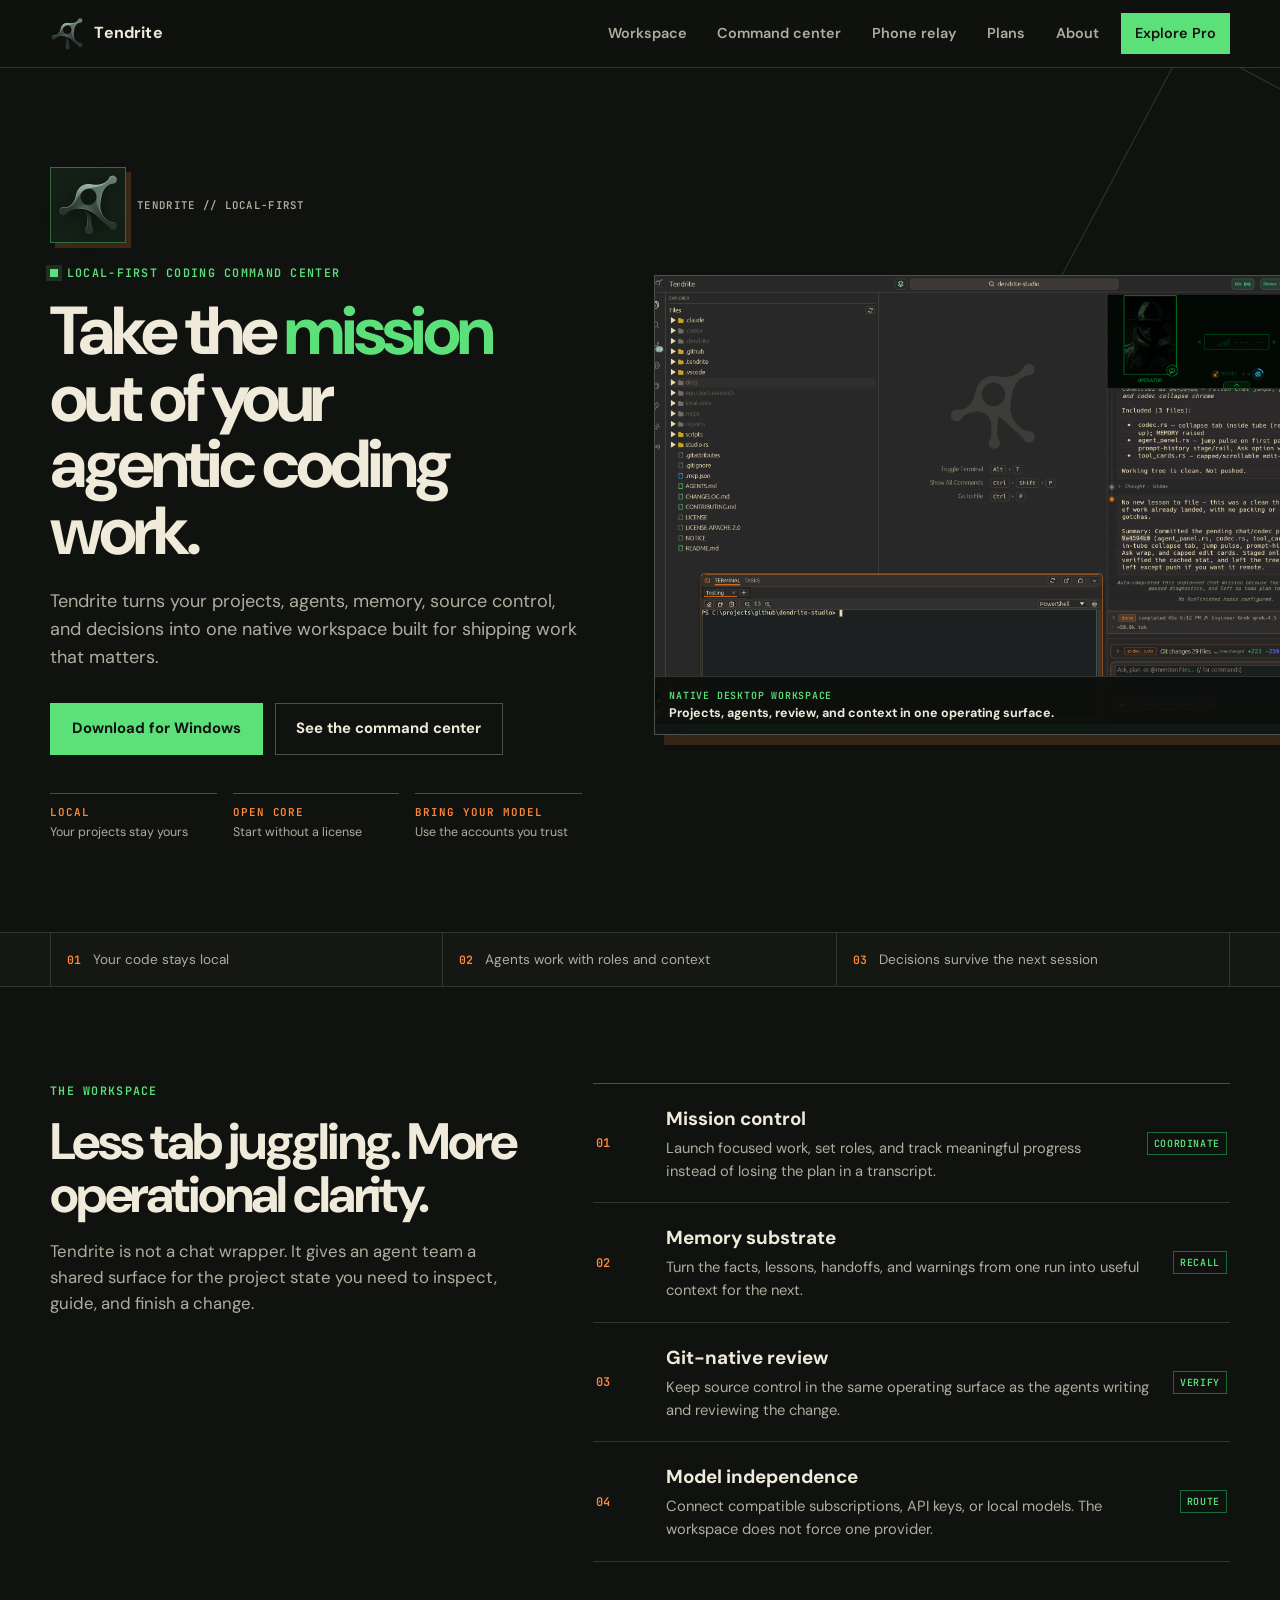
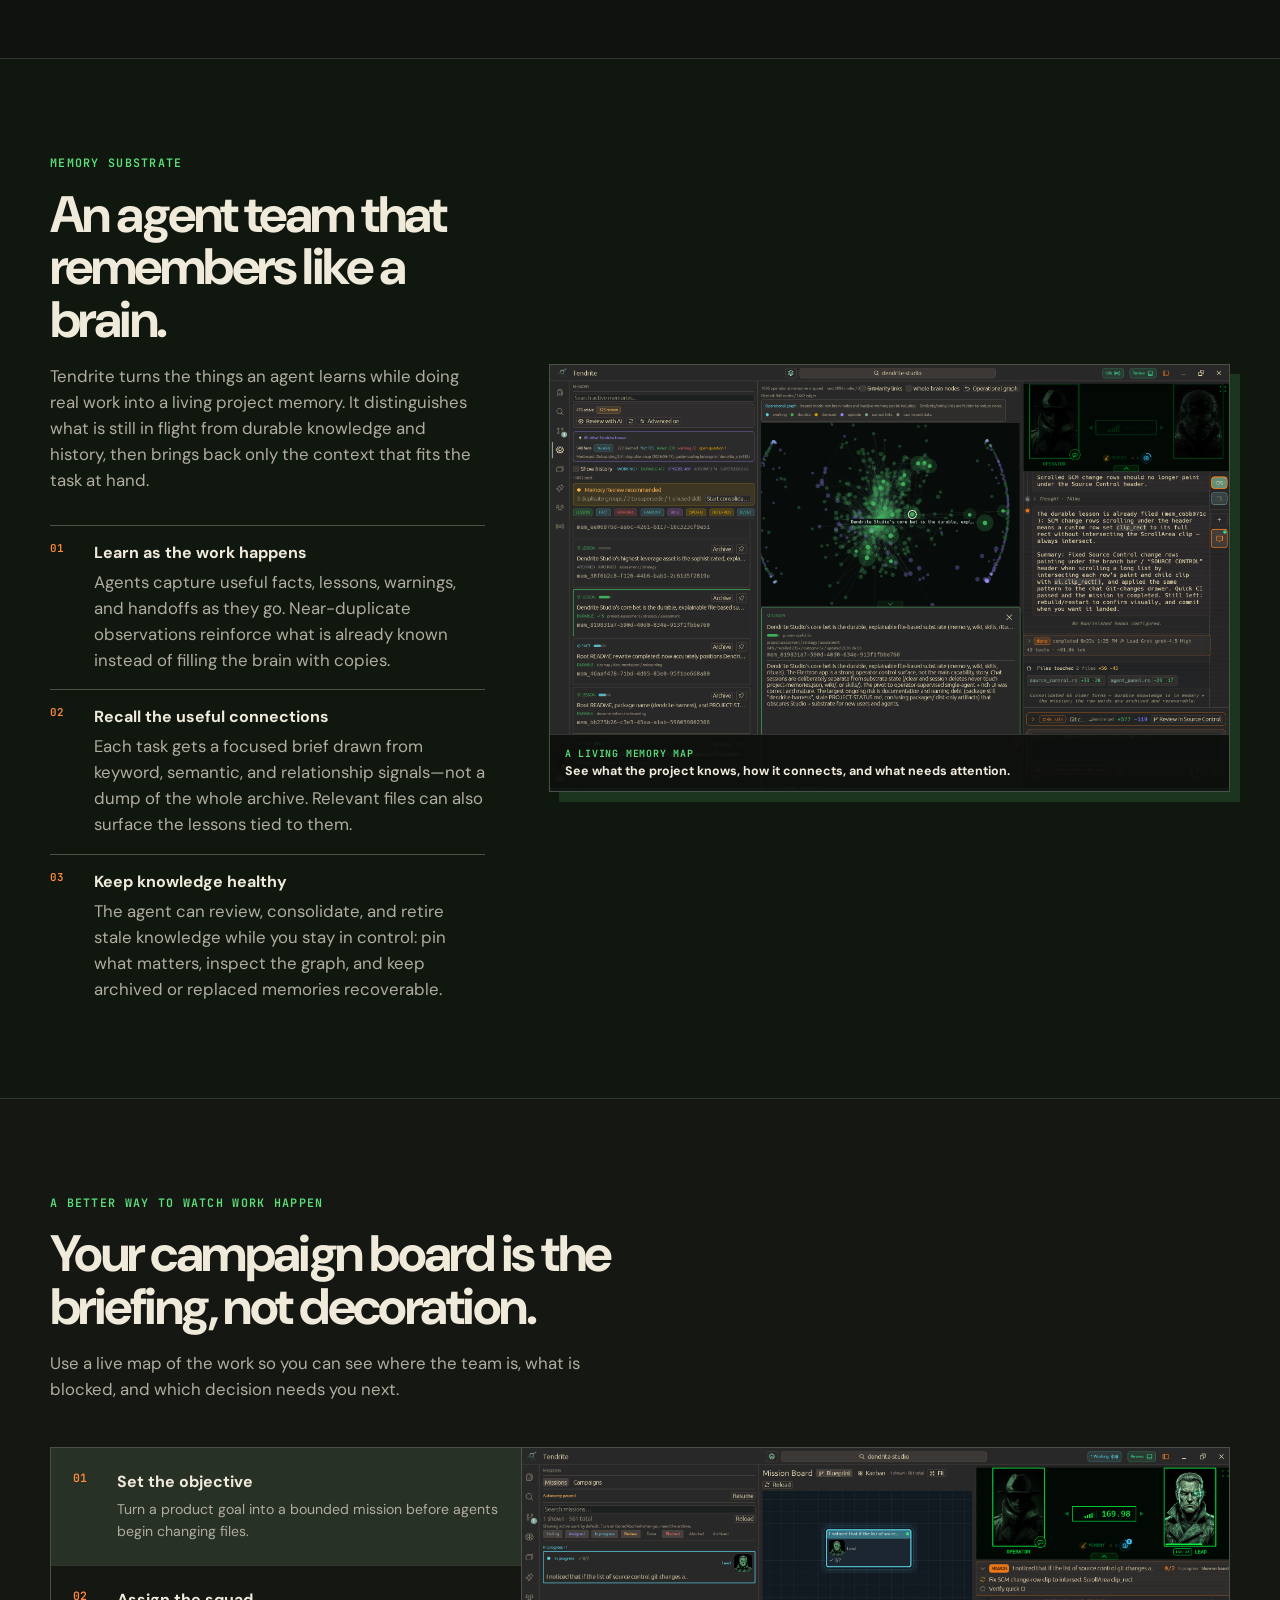
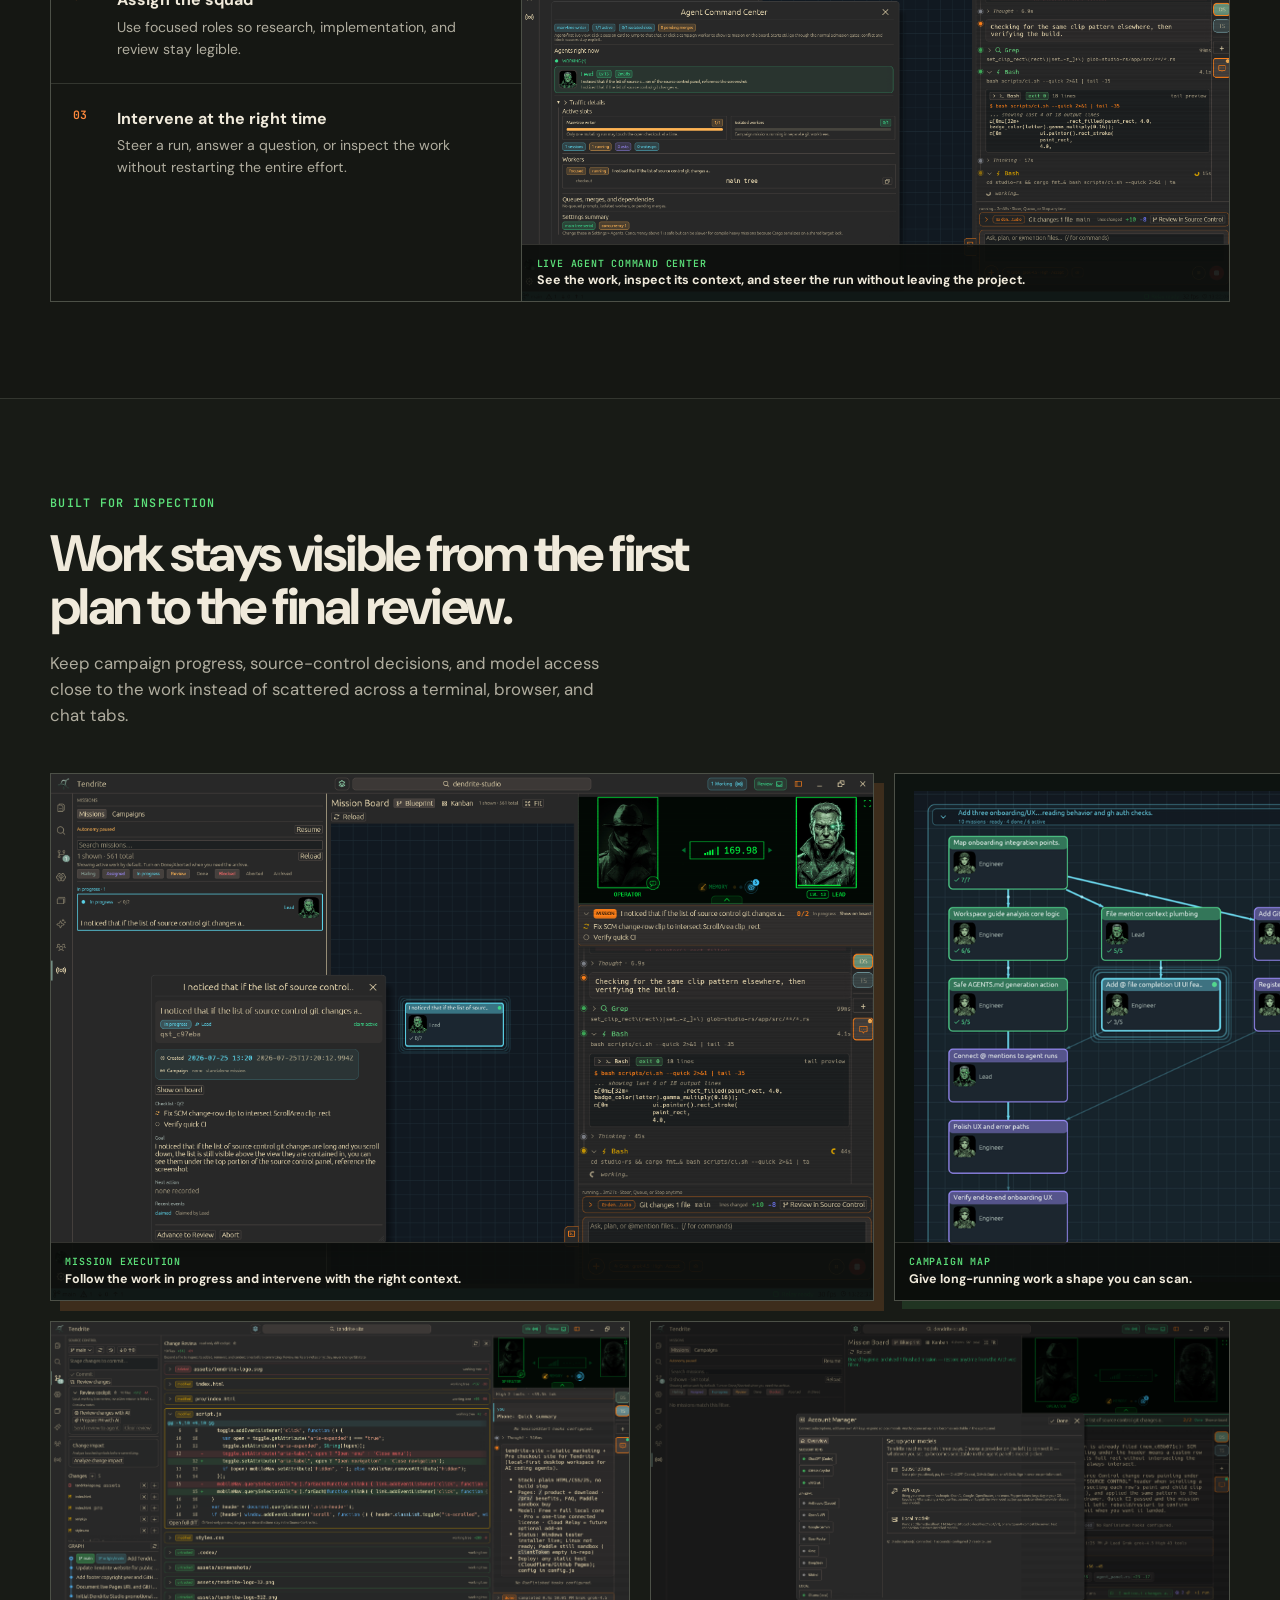
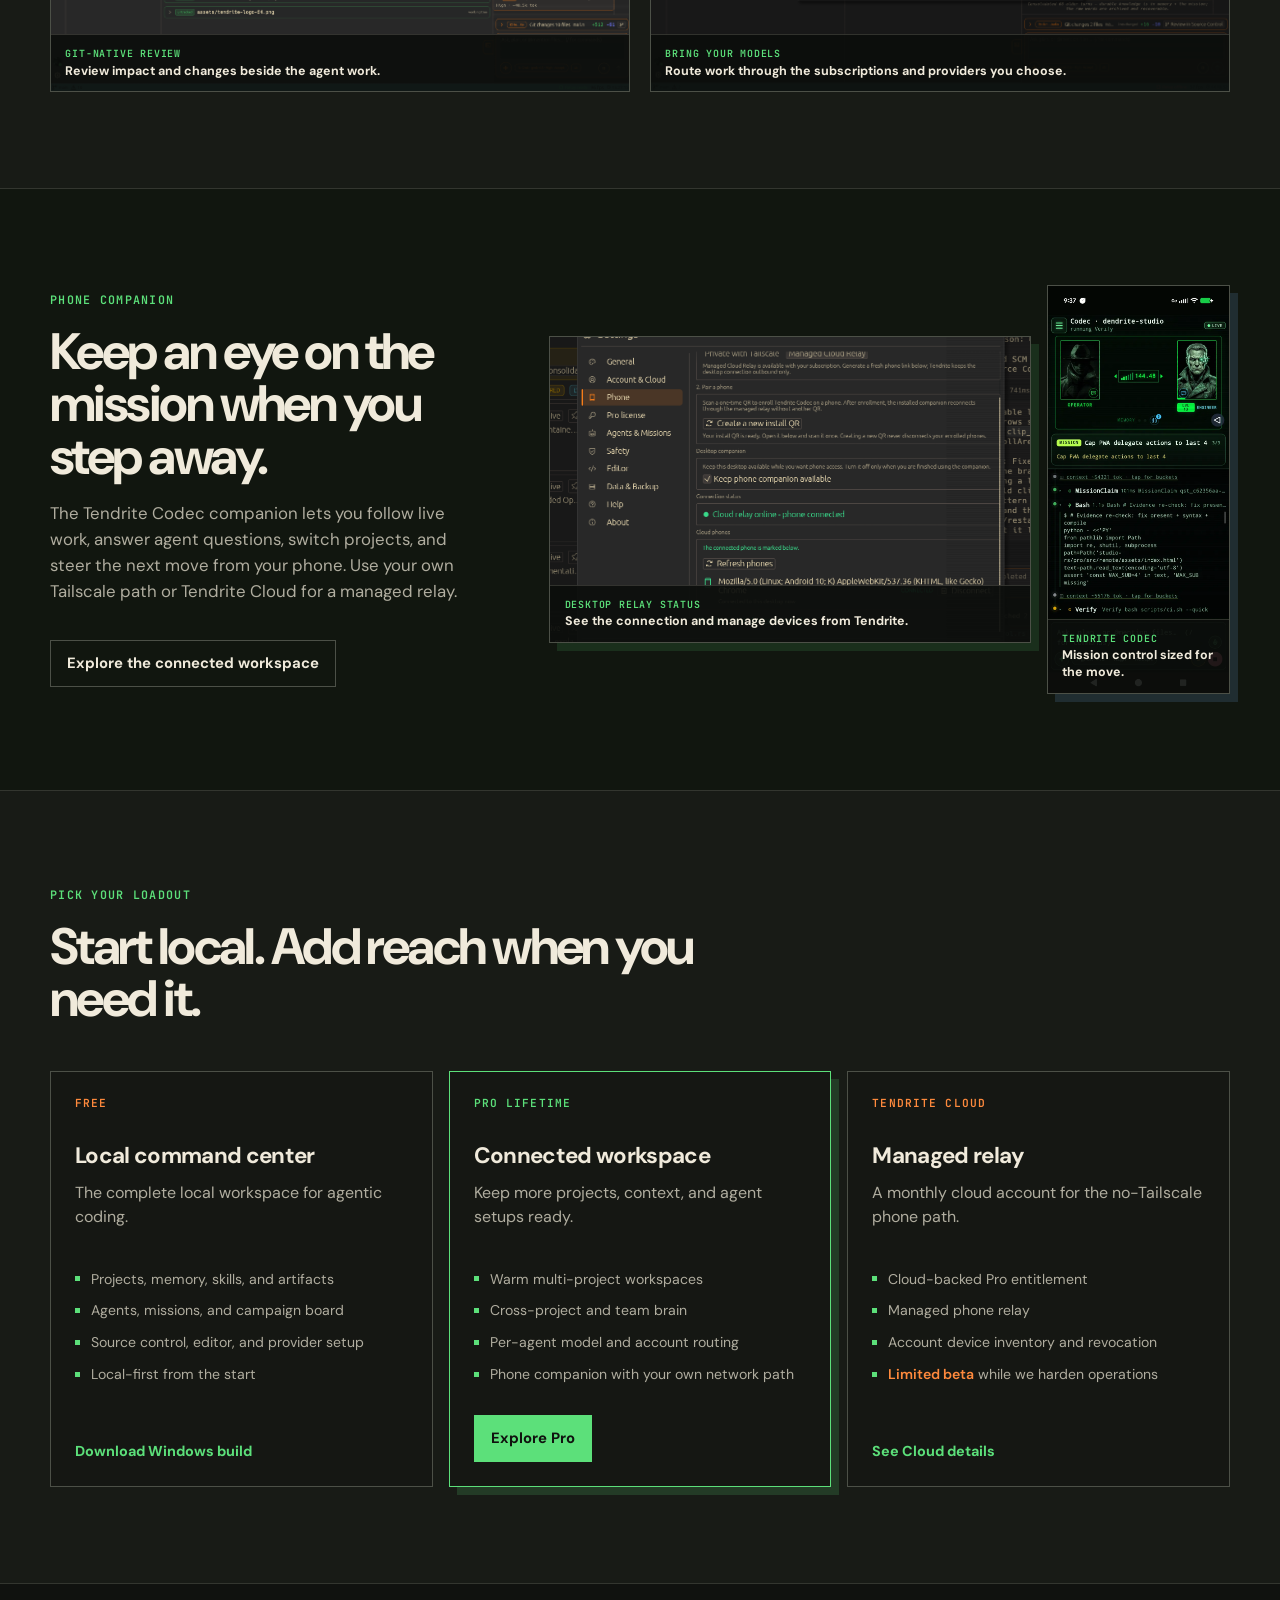
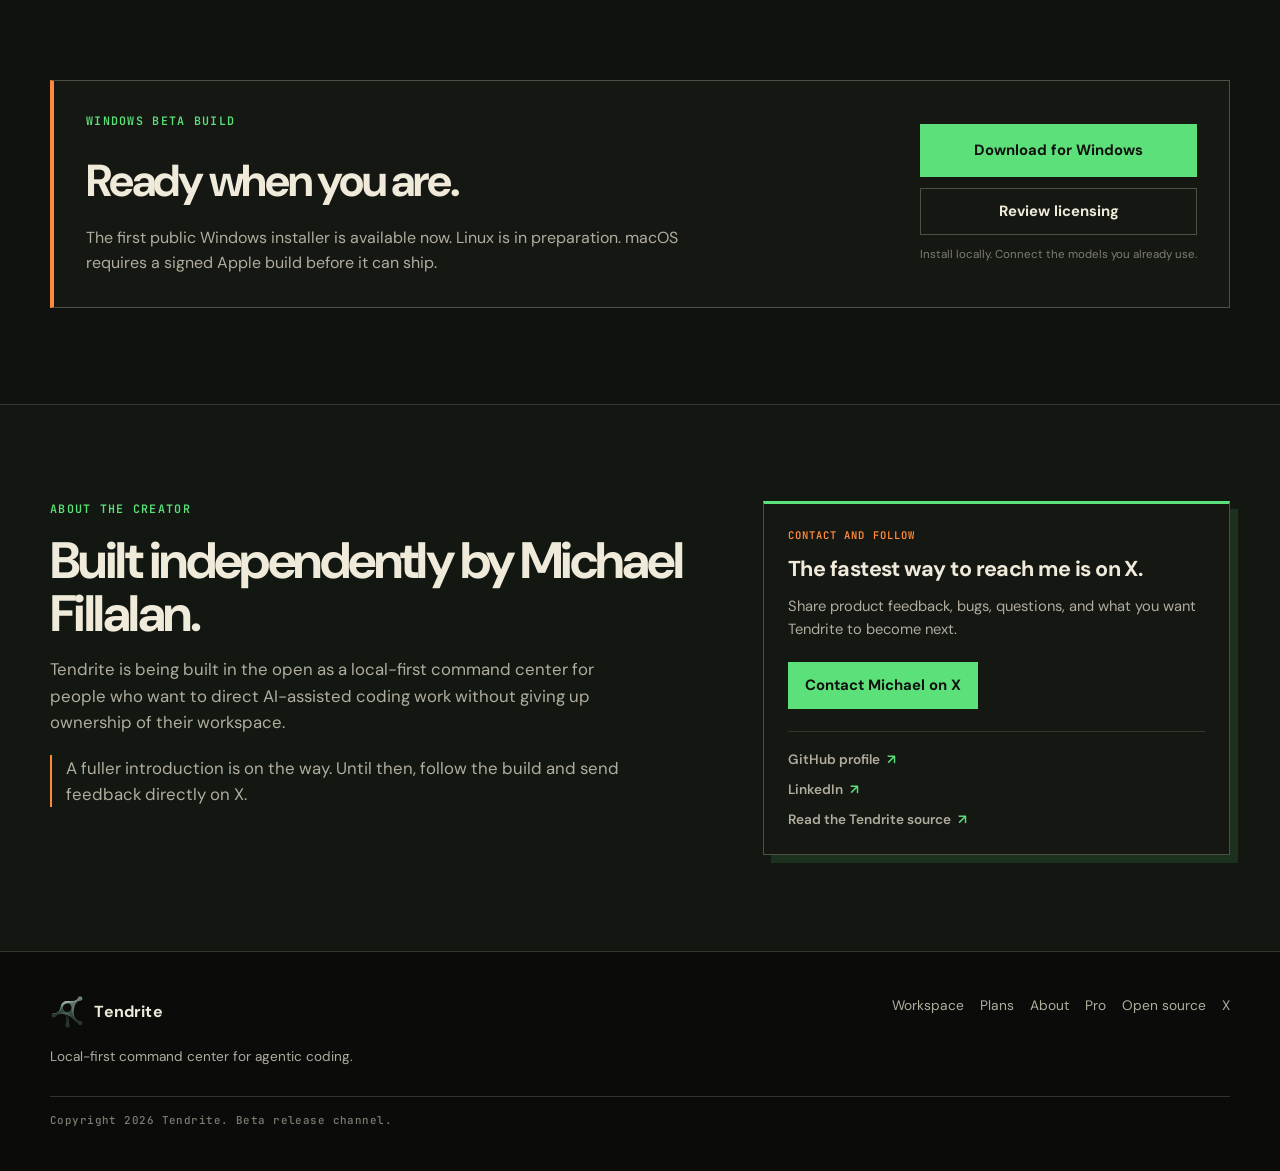
==== commit bdef205f: "site: highlight memory substrate and hold Pro checkout" ====
--- a/index.html
+++ b/index.html
@@ -87,10 +87,29 @@
         </div>
         <div class="feature-list">
           <article class="feature-row"><span class="feature-index">01</span><div><h3>Mission control</h3><p>Launch focused work, set roles, and track meaningful progress instead of losing the plan in a transcript.</p></div><span class="feature-tag">COORDINATE</span></article>
-          <article class="feature-row"><span class="feature-index">02</span><div><h3>Project memory</h3><p>Retain decisions, conventions, artifacts, and lessons that make the next agent session less repetitive.</p></div><span class="feature-tag">RECALL</span></article>
+          <article class="feature-row"><span class="feature-index">02</span><div><h3>Memory substrate</h3><p>Turn the facts, lessons, handoffs, and warnings from one run into useful context for the next.</p></div><span class="feature-tag">RECALL</span></article>
           <article class="feature-row"><span class="feature-index">03</span><div><h3>Git-native review</h3><p>Keep source control in the same operating surface as the agents writing and reviewing the change.</p></div><span class="feature-tag">VERIFY</span></article>
           <article class="feature-row"><span class="feature-index">04</span><div><h3>Model independence</h3><p>Connect compatible subscriptions, API keys, or local models. The workspace does not force one provider.</p></div><span class="feature-tag">ROUTE</span></article>
         </div>
+      </div>
+    </section>
+
+    <section class="section memory-section" id="memory">
+      <div class="container memory-layout">
+        <div class="memory-copy section-head">
+          <p class="eyebrow">Memory substrate</p>
+          <h2>An agent team that remembers like a brain.</h2>
+          <p>Tendrite turns the things an agent learns while doing real work into a living project memory. It distinguishes what is still in flight from durable knowledge and history, then brings back only the context that fits the task at hand.</p>
+          <div class="memory-principles">
+            <article><span>01</span><div><h3>Learn as the work happens</h3><p>Agents capture useful facts, lessons, warnings, and handoffs as they go. Near-duplicate observations reinforce what is already known instead of filling the brain with copies.</p></div></article>
+            <article><span>02</span><div><h3>Recall the useful connections</h3><p>Each task gets a focused brief drawn from keyword, semantic, and relationship signals—not a dump of the whole archive. Relevant files can also surface the lessons tied to them.</p></div></article>
+            <article><span>03</span><div><h3>Keep knowledge healthy</h3><p>The agent can review, consolidate, and retire stale knowledge while you stay in control: pin what matters, inspect the graph, and keep archived or replaced memories recoverable.</p></div></article>
+          </div>
+        </div>
+        <figure class="product-shot memory-shot">
+          <img src="assets/screenshots/Memory-screenshot.png" alt="Tendrite Memory view showing active memories, an AI review prompt, knowledge categories, and a connected operational memory graph" loading="lazy">
+          <figcaption><span>A living memory map</span><strong>See what the project knows, how it connects, and what needs attention.</strong></figcaption>
+        </figure>
       </div>
     </section>
 
--- a/styles.css
+++ b/styles.css
@@ -155,6 +155,16 @@
 .feature-row p { margin: 0; color: var(--muted); font-size: .92rem; }
 .feature-tag { padding: .25rem .38rem; border: 1px solid var(--green-deep); color: var(--green); font: 600 .62rem var(--mono); letter-spacing: .06em; }
 
+.memory-section { background: #10170f; }
+.memory-layout { display: grid; grid-template-columns: minmax(280px, .78fr) minmax(0, 1.22fr); gap: 4rem; align-items: center; }
+.memory-copy { max-width: 570px; }
+.memory-principles { display: grid; gap: 1rem; margin-top: 2rem; }
+.memory-principles article { display: grid; grid-template-columns: 2rem 1fr; gap: .75rem; padding-top: .95rem; border-top: 1px solid var(--line); }
+.memory-principles article > span { color: var(--orange); font: 600 .68rem var(--mono); }
+.memory-principles h3 { margin-bottom: .2rem; font-size: 1rem; }
+.memory-principles p { max-width: none; margin: 0; color: var(--muted); font-size: .88rem; }
+.memory-shot { aspect-ratio: 1.59; box-shadow: 10px 10px 0 rgba(92, 224, 122, .14); }
+
 .command-section { background: var(--panel-deep); }
 .command-layout { display: grid; grid-template-columns: .8fr 1.2fr; border: 1px solid var(--line); }
 .command-copy { border-right: 1px solid var(--line); }
@@ -286,10 +296,12 @@
   .command-layout { grid-template-columns: 1fr; }
   .command-copy { border-right: 0; border-bottom: 1px solid var(--line); }
   .product-shot-hero { max-width: 760px; }
-  .proof-layout, .relay-layout { grid-template-columns: 1fr; }
+  .proof-layout, .relay-layout, .memory-layout { grid-template-columns: 1fr; }
   .creator-layout { grid-template-columns: 1fr; gap: 2.5rem; }
   .relay-copy { max-width: 650px; }
+  .memory-copy { max-width: 650px; }
   .relay-visuals { max-width: 760px; }
+  .memory-shot { max-width: 760px; }
   .feature-row { grid-template-columns: 46px 1fr; }
   .feature-tag { display: none; }
   .buy-layout { grid-template-columns: 1fr; gap: 2.2rem; }
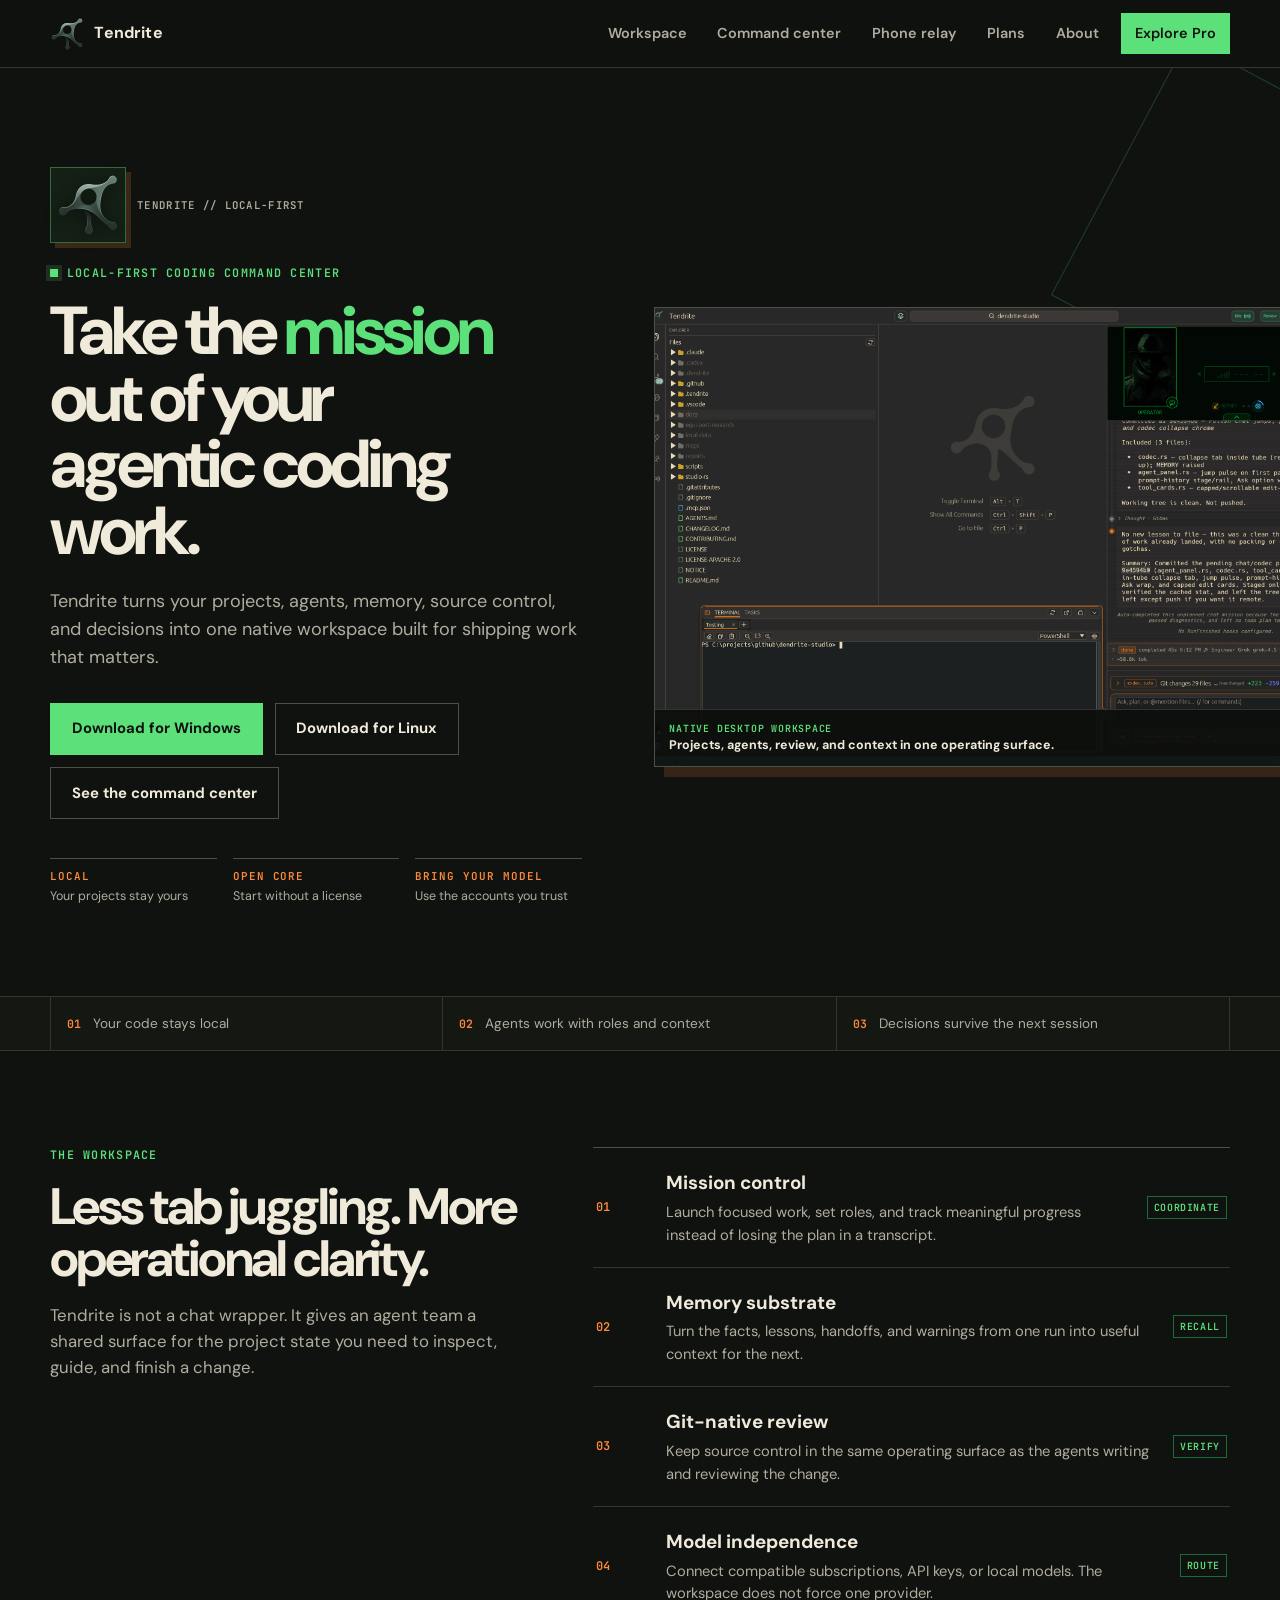
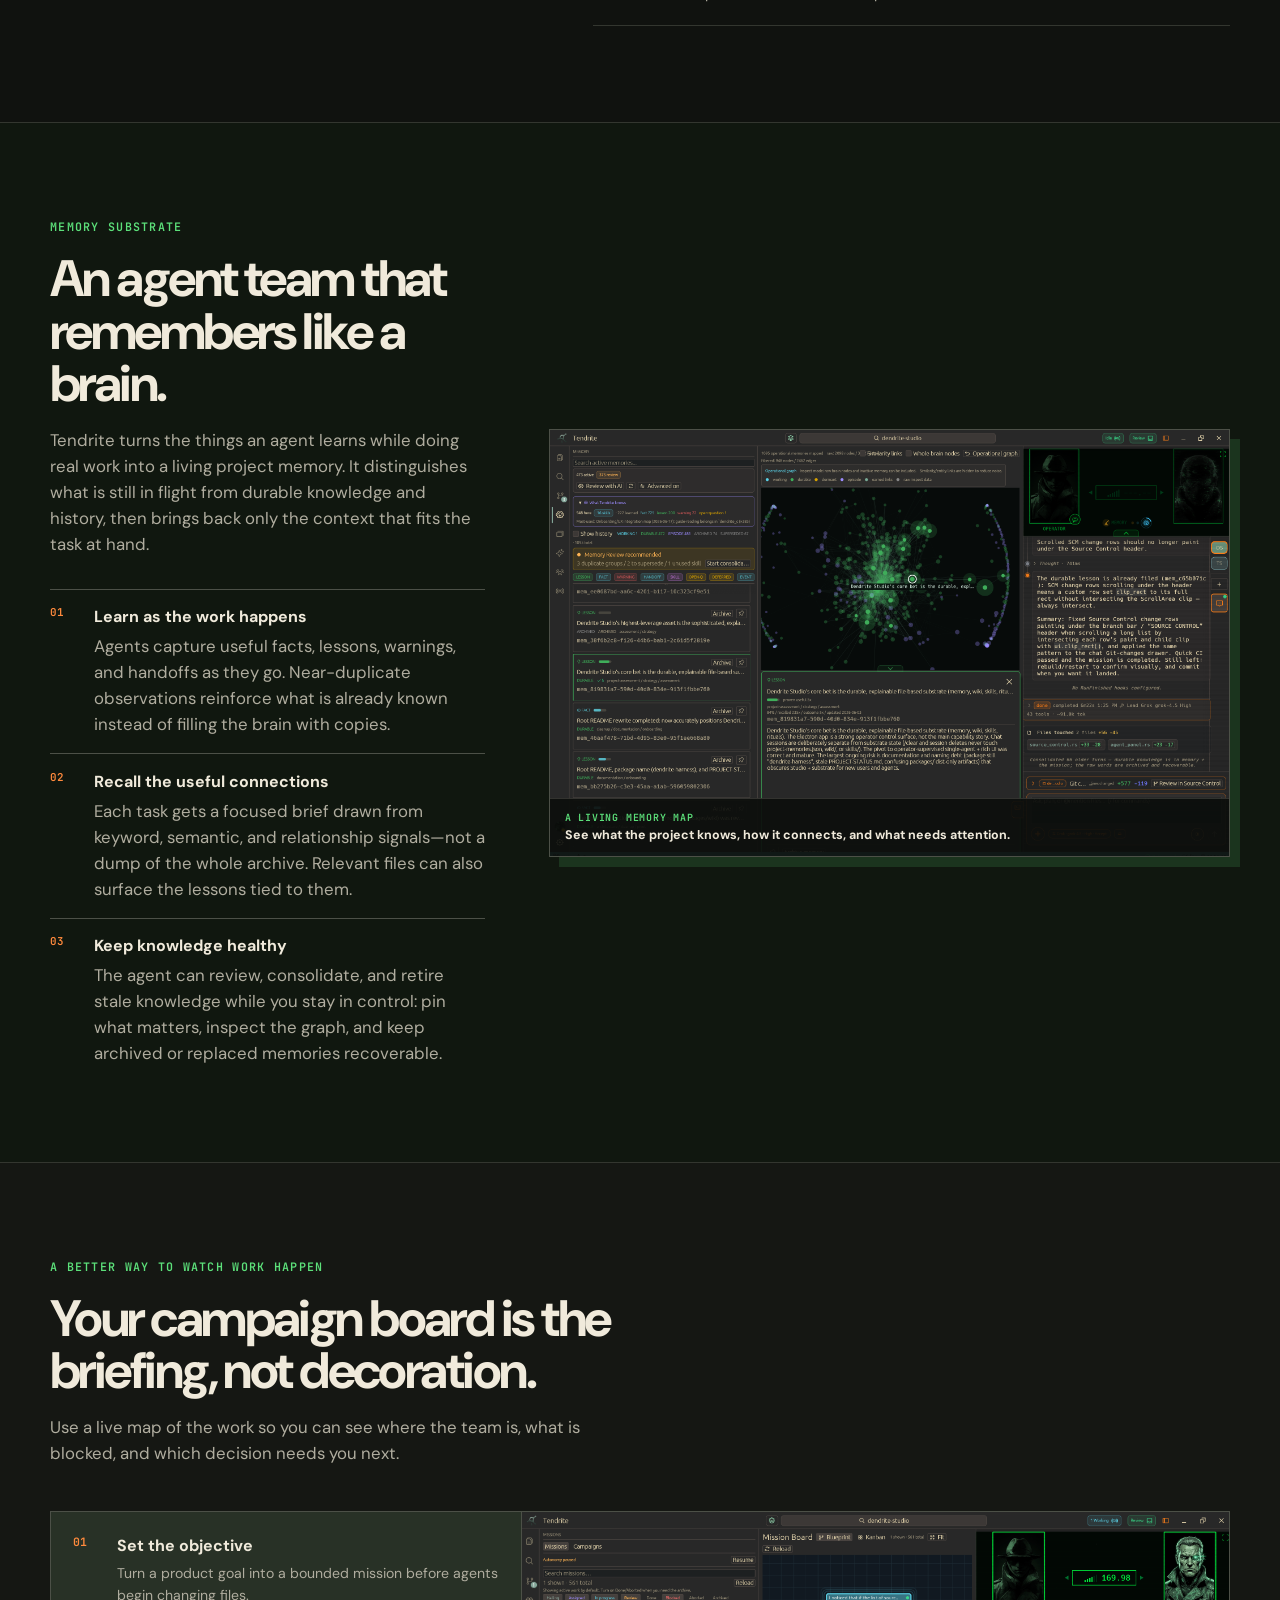
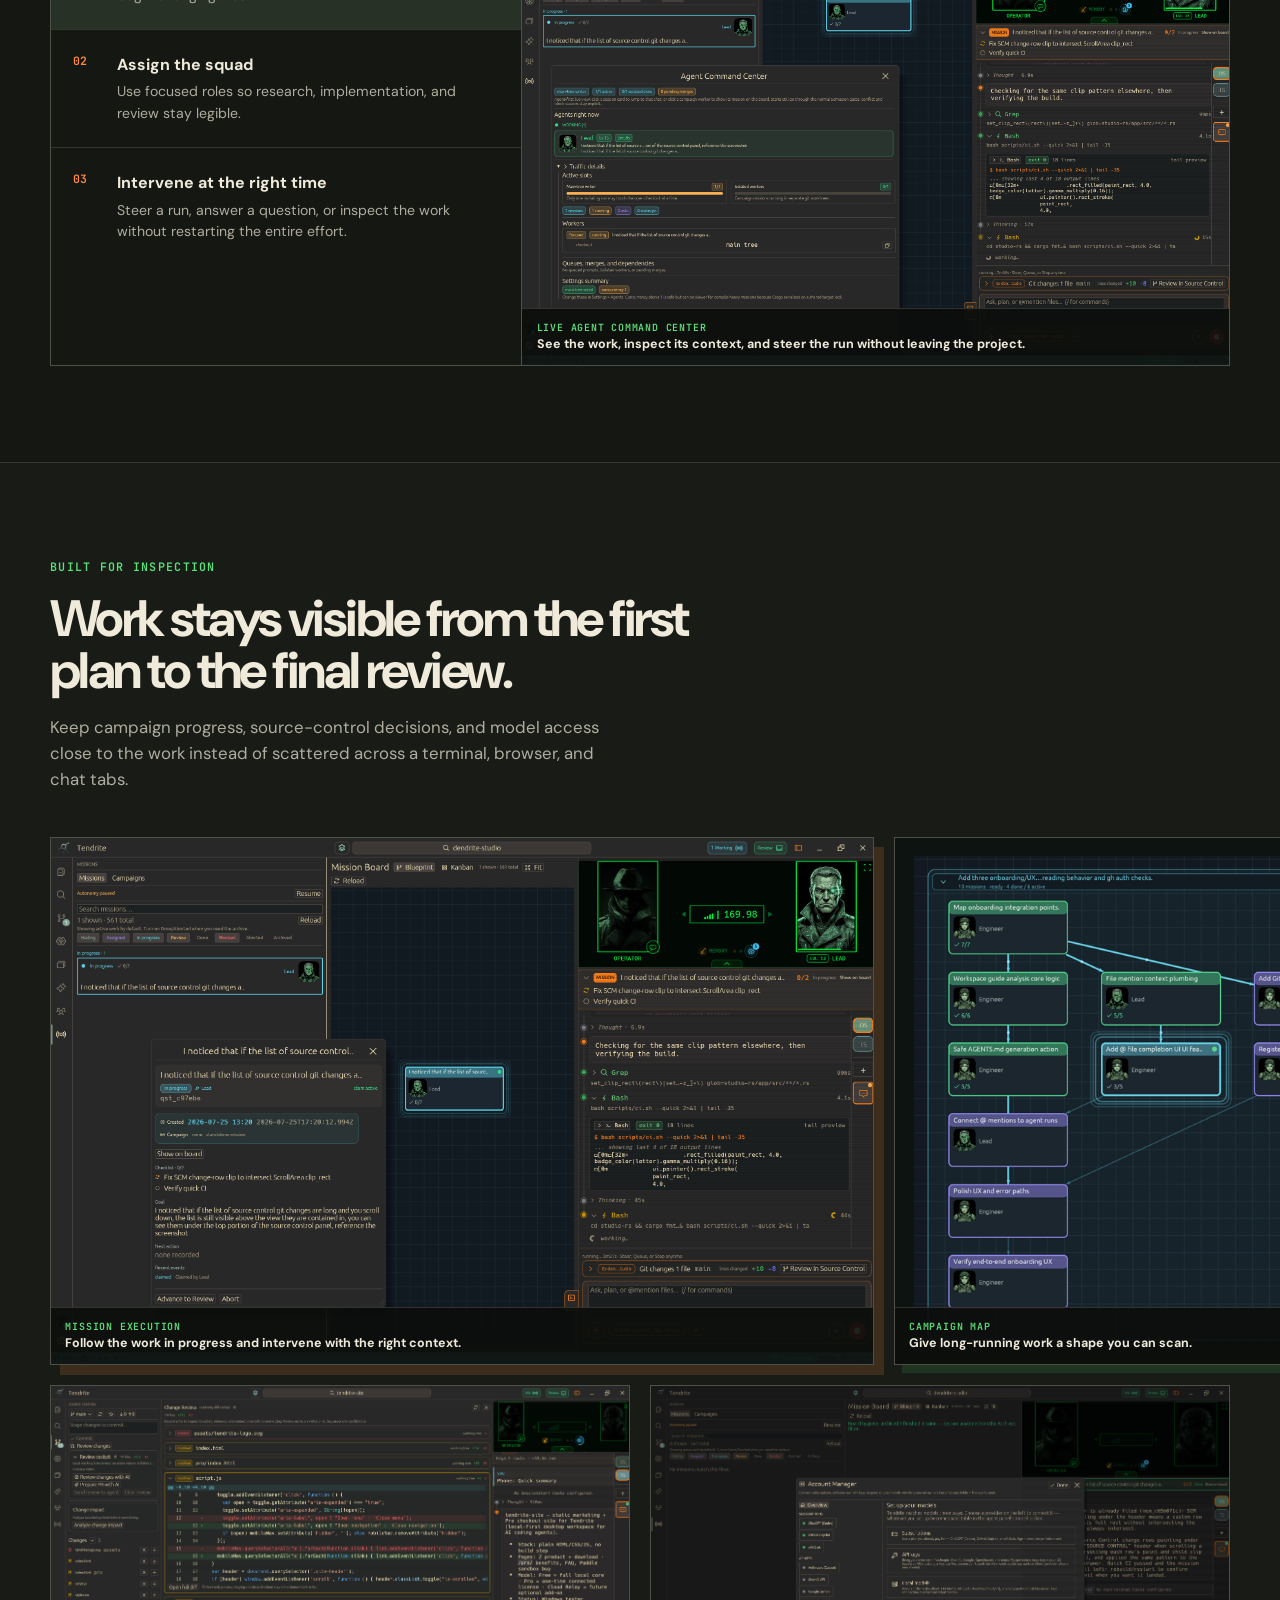
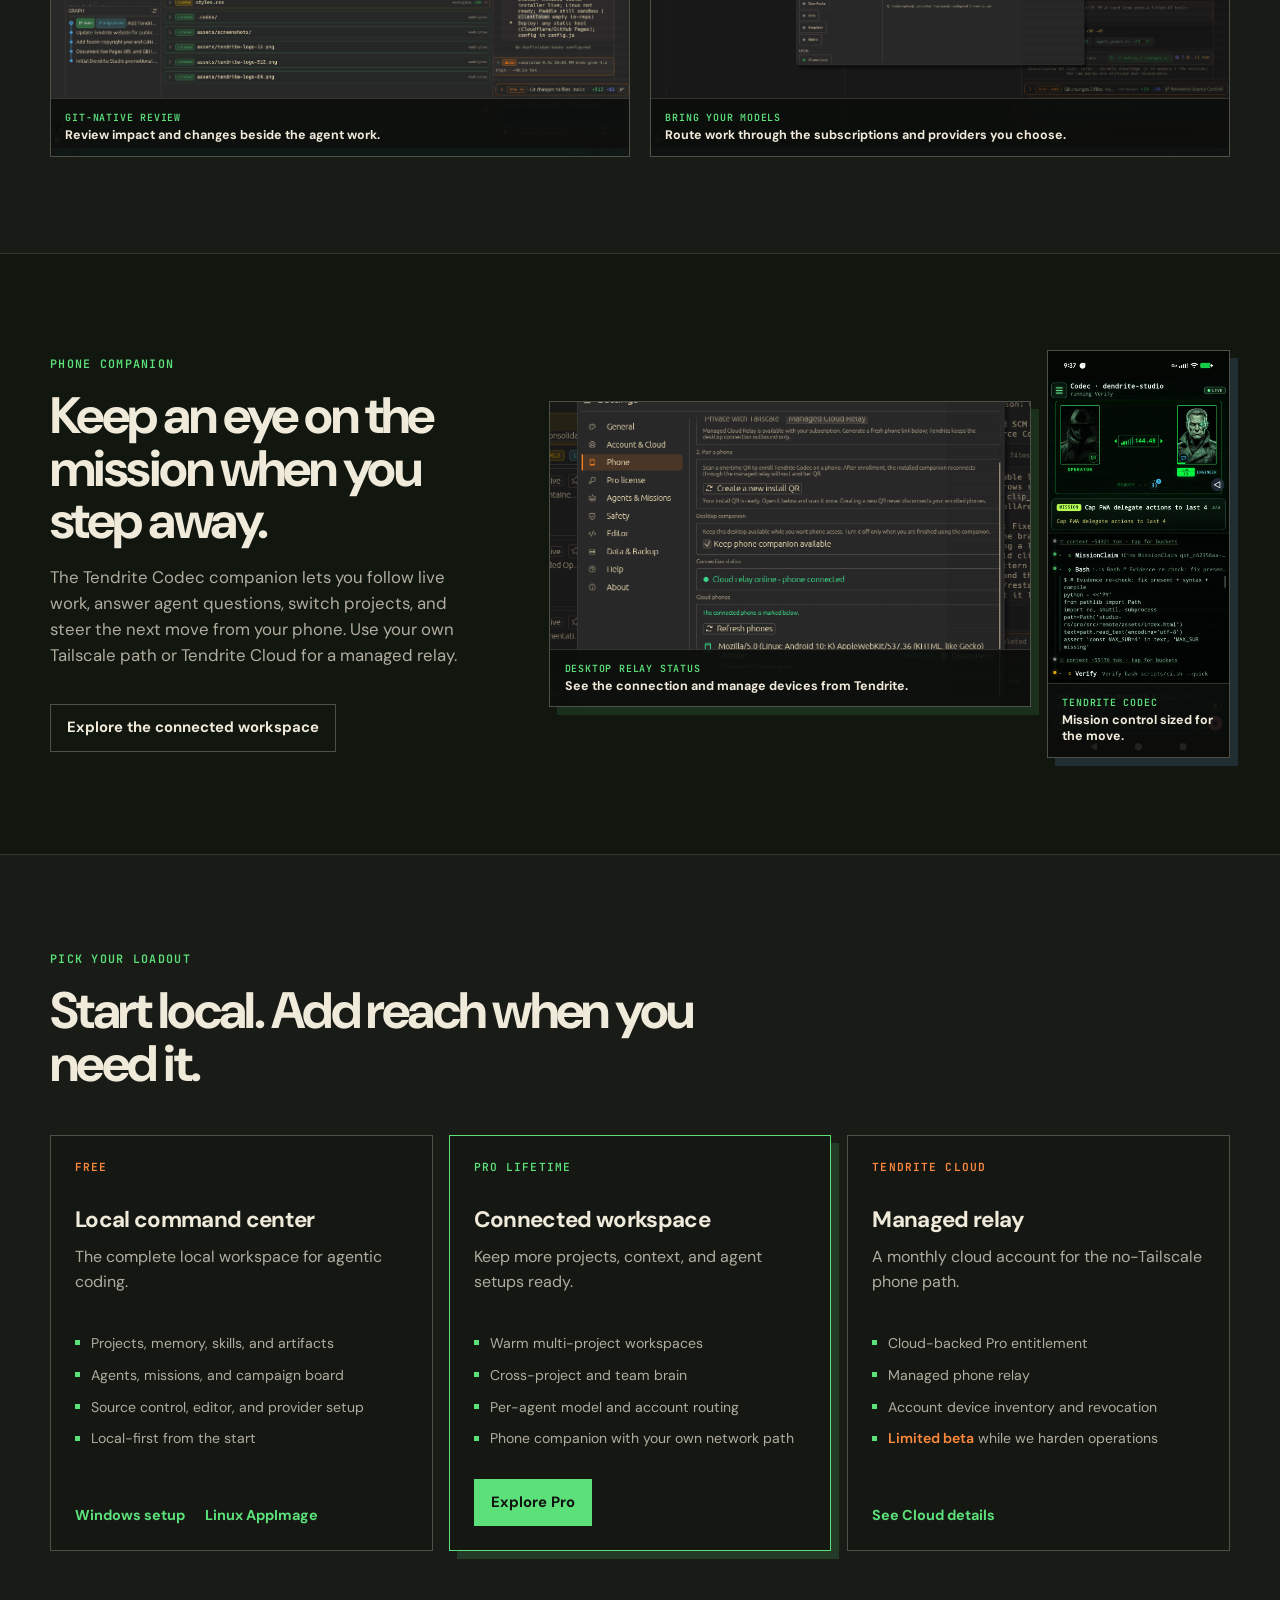
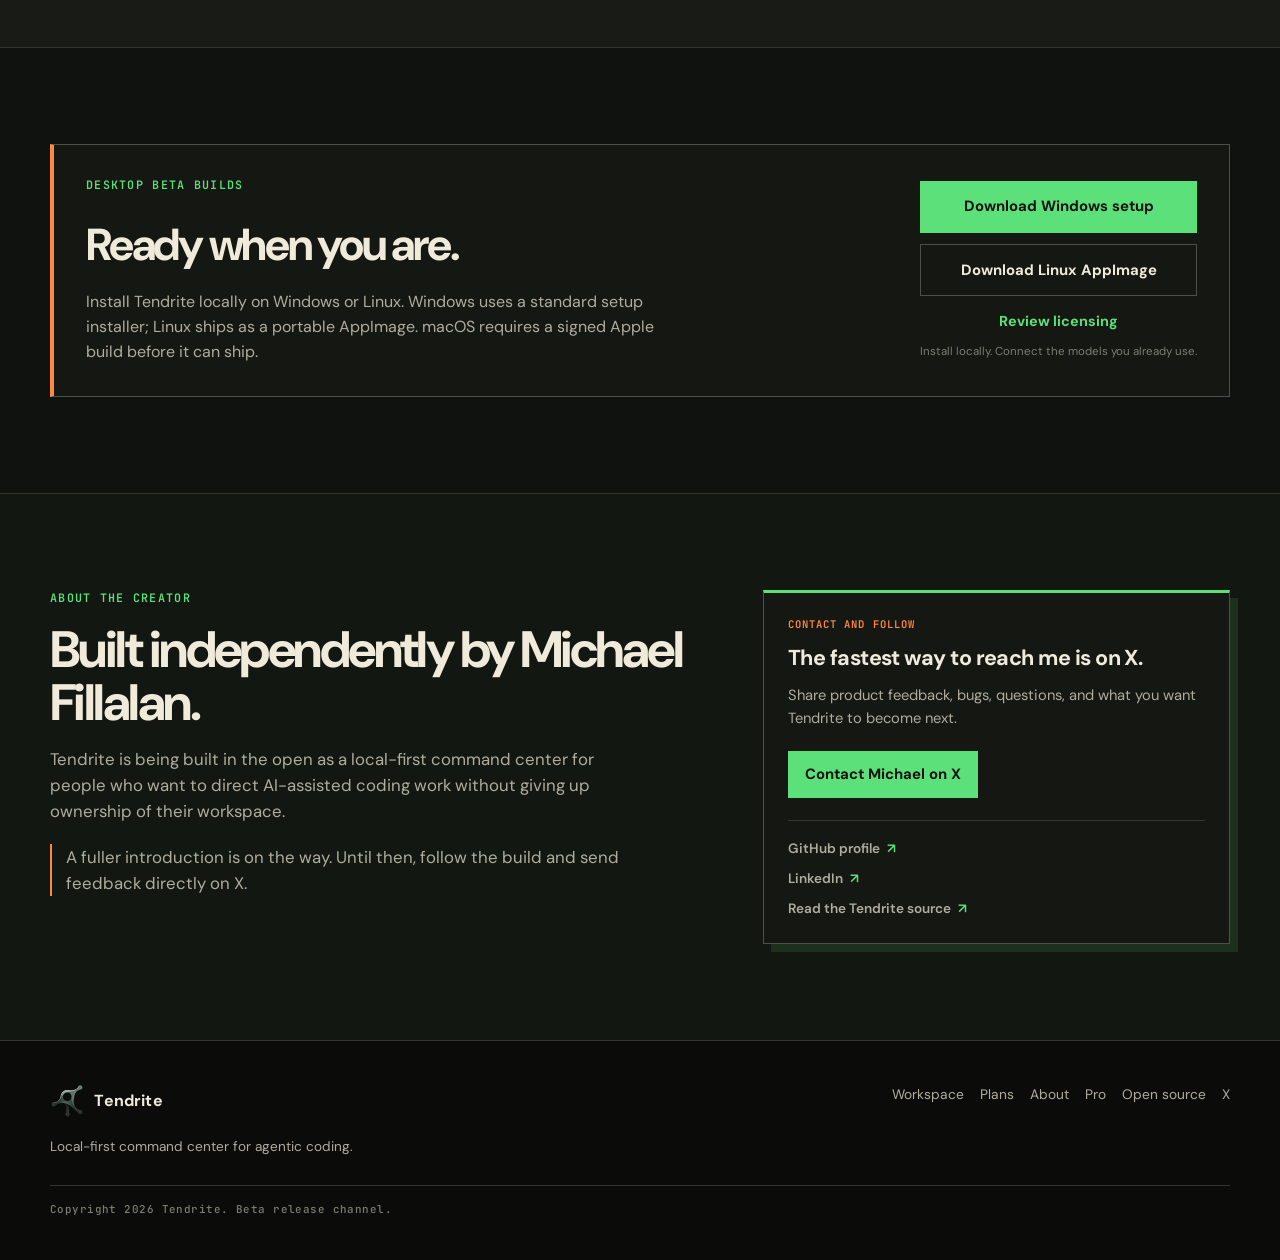
==== commit 515e484c: "site: add Linux AppImage download" ====
--- a/index.html
+++ b/index.html
@@ -54,6 +54,7 @@
           <p class="lede">Tendrite turns your projects, agents, memory, source control, and decisions into one native workspace built for shipping work that matters.</p>
           <div class="action-row">
             <a class="btn btn-primary btn-lg" href="https://downloads.tendrite.dev/Tendrite-win-Setup.exe" data-download="windows">Download for Windows</a>
+            <a class="btn btn-secondary btn-lg" href="https://downloads.tendrite.dev/Tendrite.AppImage" data-download="linux">Download for Linux</a>
             <a class="btn btn-secondary btn-lg" href="#command">See the command center</a>
           </div>
           <dl class="hero-stats" aria-label="Tendrite product facts">
@@ -189,7 +190,7 @@
       <div class="container">
         <div class="section-head section-head-wide"><p class="eyebrow">Pick your loadout</p><h2>Start local. Add reach when you need it.</h2></div>
         <div class="plan-grid">
-          <article class="plan-card"><p class="plan-kicker">FREE</p><h3>Local command center</h3><p class="plan-summary">The complete local workspace for agentic coding.</p><ul><li>Projects, memory, skills, and artifacts</li><li>Agents, missions, and campaign board</li><li>Source control, editor, and provider setup</li><li>Local-first from the start</li></ul><a class="text-link" href="https://downloads.tendrite.dev/Tendrite-win-Setup.exe" data-download="windows">Download Windows build</a></article>
+          <article class="plan-card"><p class="plan-kicker">FREE</p><h3>Local command center</h3><p class="plan-summary">The complete local workspace for agentic coding.</p><ul><li>Projects, memory, skills, and artifacts</li><li>Agents, missions, and campaign board</li><li>Source control, editor, and provider setup</li><li>Local-first from the start</li></ul><div class="platform-links"><a class="text-link" href="https://downloads.tendrite.dev/Tendrite-win-Setup.exe" data-download="windows">Windows setup</a><a class="text-link" href="https://downloads.tendrite.dev/Tendrite.AppImage" data-download="linux">Linux AppImage</a></div></article>
           <article class="plan-card plan-card-highlight"><p class="plan-kicker">PRO LIFETIME</p><h3>Connected workspace</h3><p class="plan-summary">Keep more projects, context, and agent setups ready.</p><ul><li>Warm multi-project workspaces</li><li>Cross-project and team brain</li><li>Per-agent model and account routing</li><li>Phone companion with your own network path</li></ul><a class="btn btn-primary" href="/pro/">Explore Pro</a></article>
           <article class="plan-card"><p class="plan-kicker">TENDRITE CLOUD</p><h3>Managed relay</h3><p class="plan-summary">A monthly cloud account for the no-Tailscale phone path.</p><ul><li>Cloud-backed Pro entitlement</li><li>Managed phone relay</li><li>Account device inventory and revocation</li><li><strong>Limited beta</strong> while we harden operations</li></ul><a class="text-link" href="/pro/#cloud">See Cloud details</a></article>
         </div>
@@ -198,8 +199,8 @@
 
     <section class="section download-section" id="downloads">
       <div class="container download-panel">
-        <div><p class="eyebrow">Windows beta build</p><h2>Ready when you are.</h2><p>The first public Windows installer is available now. Linux is in preparation. macOS requires a signed Apple build before it can ship.</p></div>
-        <div class="download-actions"><a class="btn btn-primary btn-lg" href="https://downloads.tendrite.dev/Tendrite-win-Setup.exe" data-download="windows">Download for Windows</a><a class="btn btn-secondary" href="/pro/">Review licensing</a><small>Install locally. Connect the models you already use.</small></div>
+        <div><p class="eyebrow">Desktop beta builds</p><h2>Ready when you are.</h2><p>Install Tendrite locally on Windows or Linux. Windows uses a standard setup installer; Linux ships as a portable AppImage. macOS requires a signed Apple build before it can ship.</p></div>
+        <div class="download-actions"><a class="btn btn-primary btn-lg" href="https://downloads.tendrite.dev/Tendrite-win-Setup.exe" data-download="windows">Download Windows setup</a><a class="btn btn-secondary btn-lg" href="https://downloads.tendrite.dev/Tendrite.AppImage" data-download="linux">Download Linux AppImage</a><a class="text-link download-license-link" href="/pro/">Review licensing</a><small>Install locally. Connect the models you already use.</small></div>
       </div>
     </section>
 
--- a/styles.css
+++ b/styles.css
@@ -219,12 +219,15 @@
 .plan-card li strong { color: var(--orange); font-weight: 600; }
 .text-link { margin-top: auto; color: var(--green); font-size: .9rem; font-weight: 700; }
 .text-link:hover { color: #8bf49f; text-decoration: underline; }
+.platform-links { display: flex; flex-wrap: wrap; gap: .85rem 1.25rem; margin-top: auto; }
+.platform-links .text-link { margin-top: 0; }
 .download-section { background: var(--ink); }
 .download-panel { display: flex; align-items: center; justify-content: space-between; gap: 3rem; padding: 2rem; border: 1px solid var(--line); border-left: 4px solid var(--orange); background: var(--panel-deep); }
 .download-panel h2 { margin-bottom: .6rem; font-size: clamp(2rem, 3.5vw, 3rem); letter-spacing: -.05em; }
 .download-panel p:not(.eyebrow) { max-width: 55ch; margin: 0; color: var(--muted); }
 .download-actions { display: grid; min-width: 260px; gap: .7rem; }
 .download-actions small { color: var(--dim); font-size: .72rem; text-align: center; }
+.download-license-link { justify-self: center; margin-top: .15rem; }
 
 .creator-section { background: #121811; }
 .creator-layout { display: grid; grid-template-columns: minmax(0, 1fr) minmax(300px, .72fr); gap: 4rem; align-items: start; }
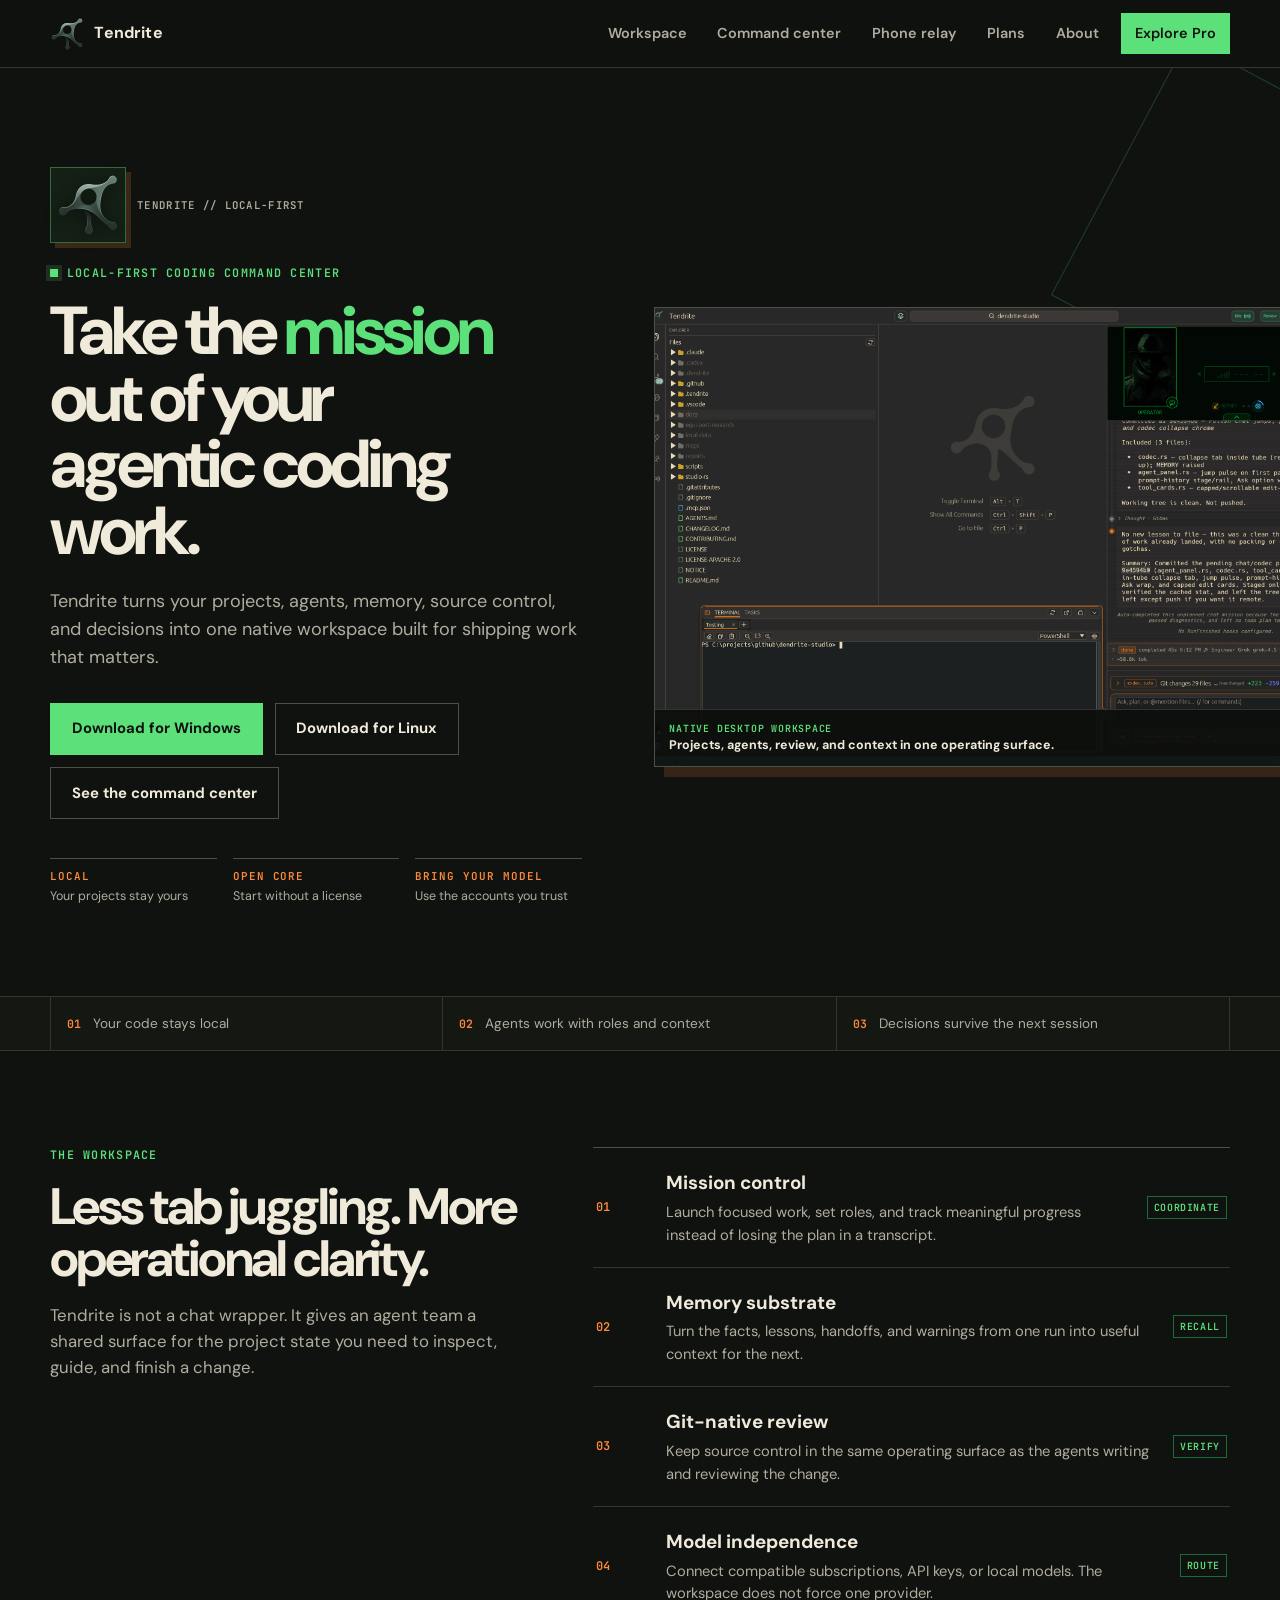
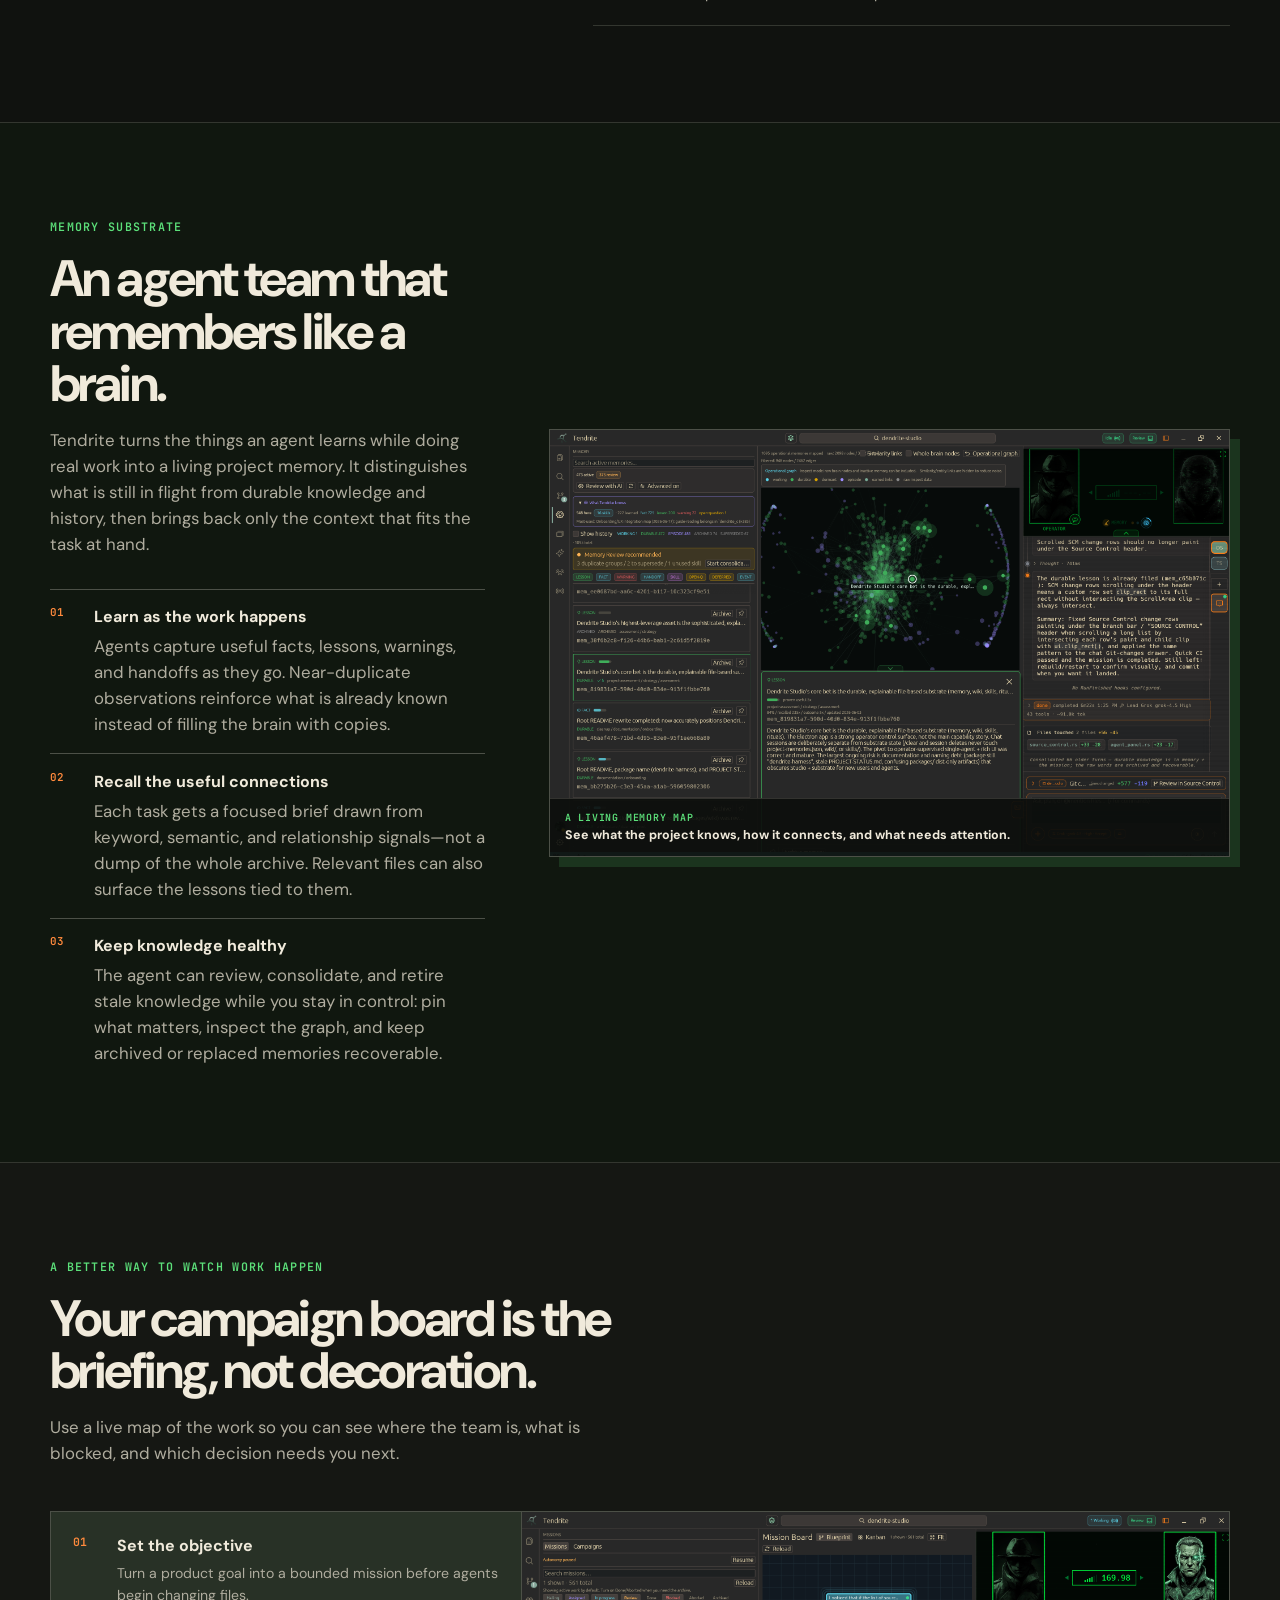
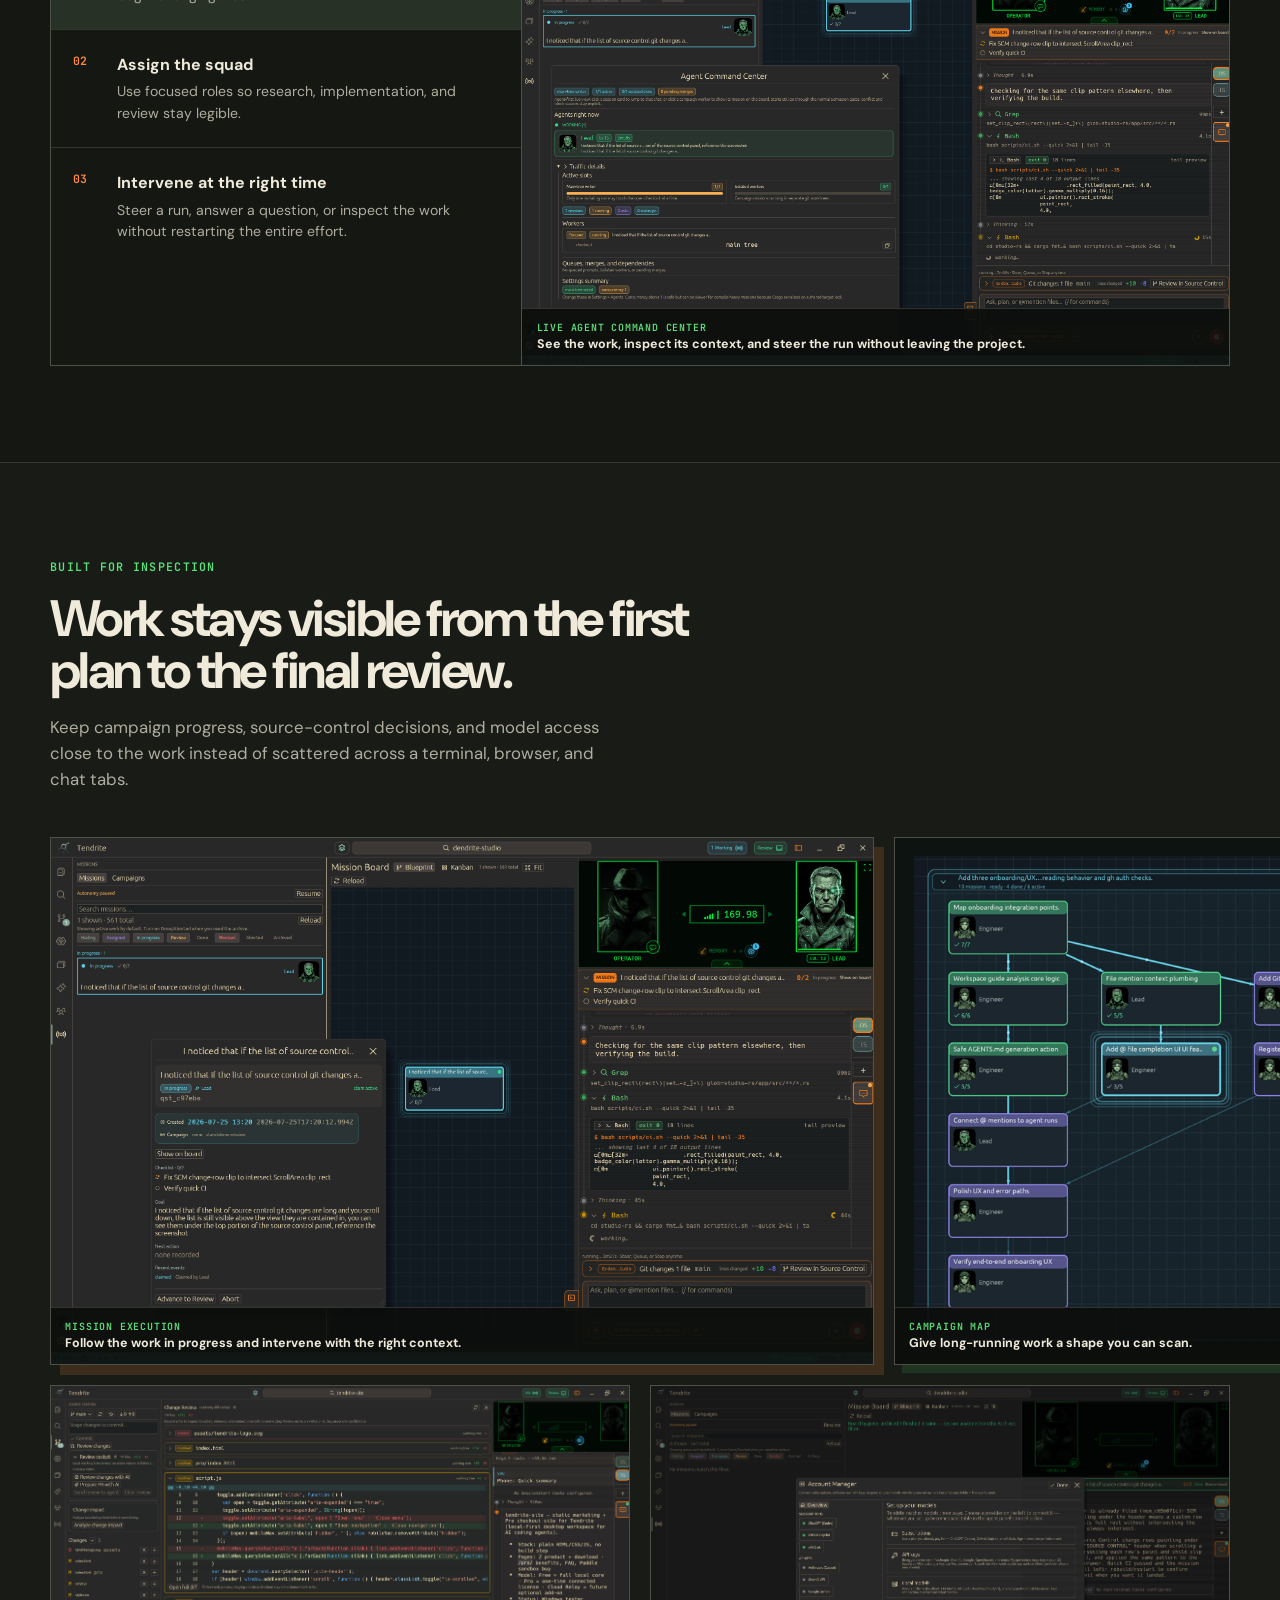
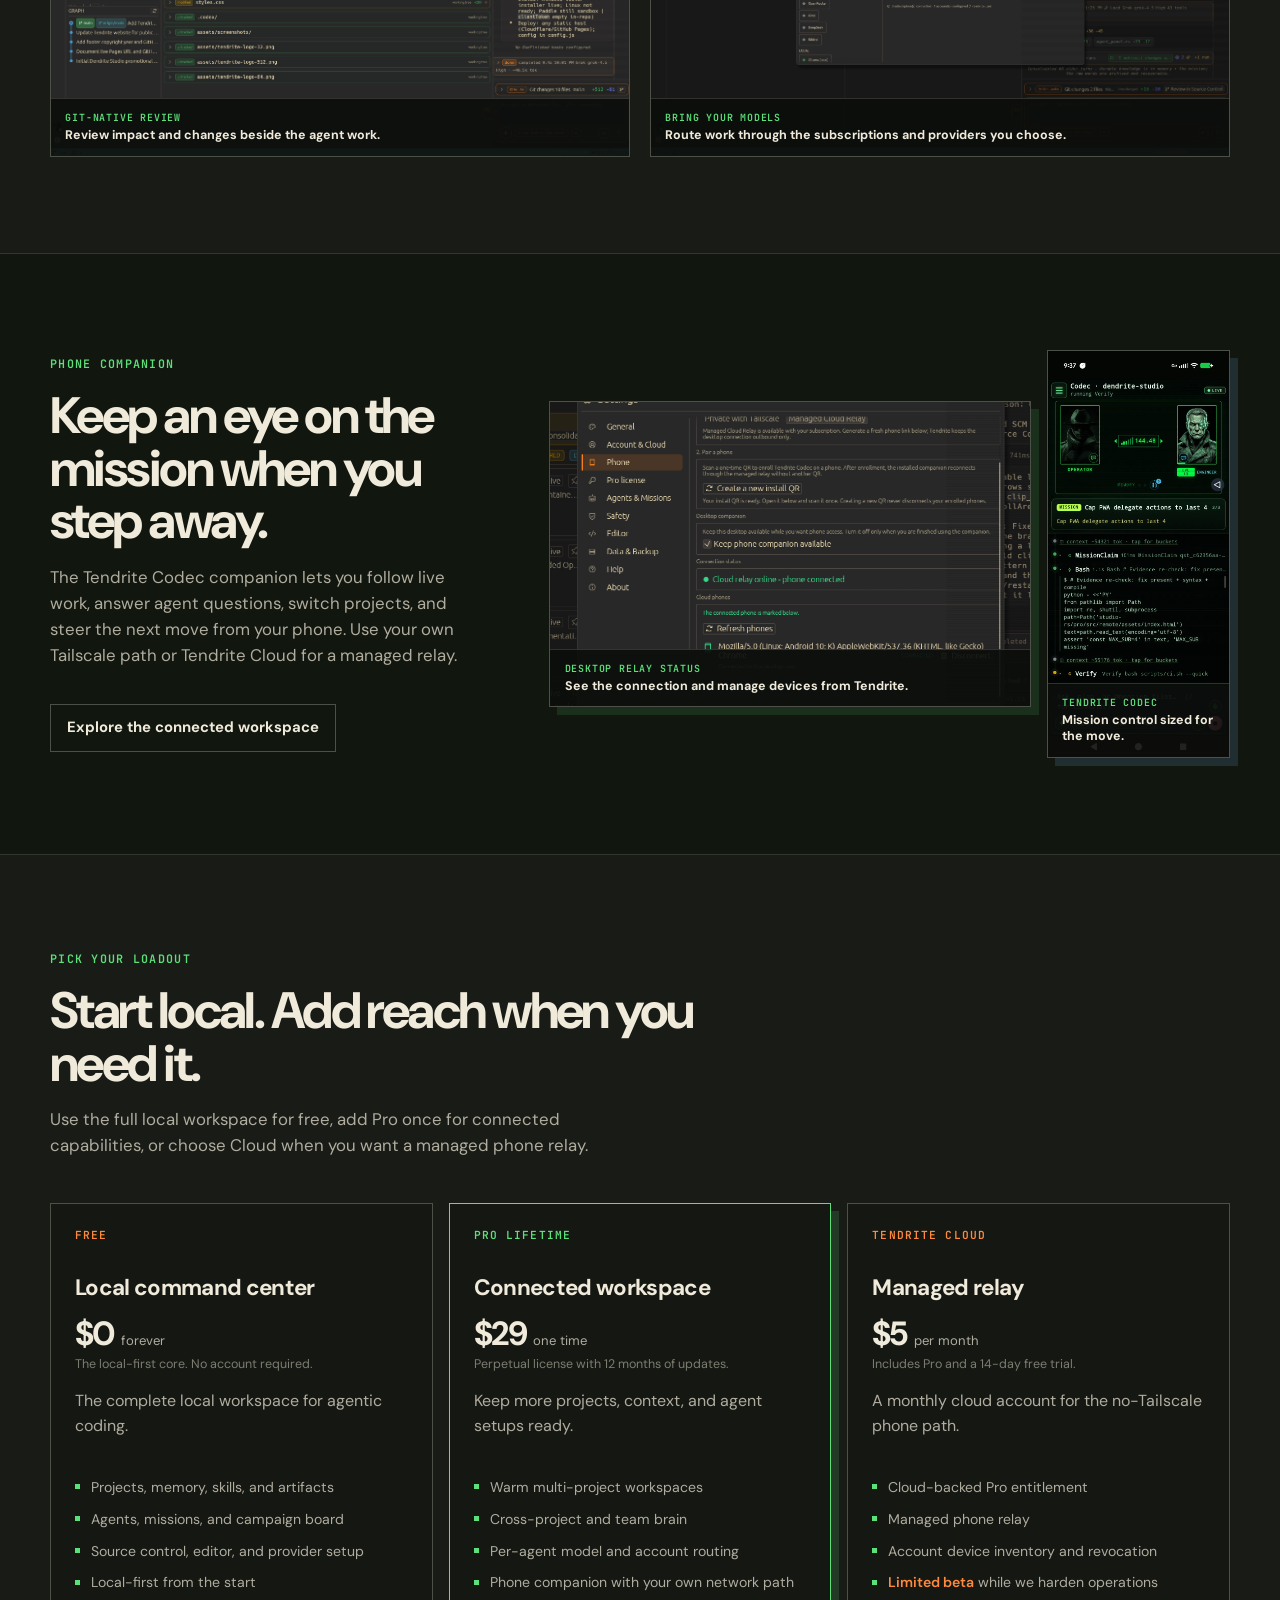
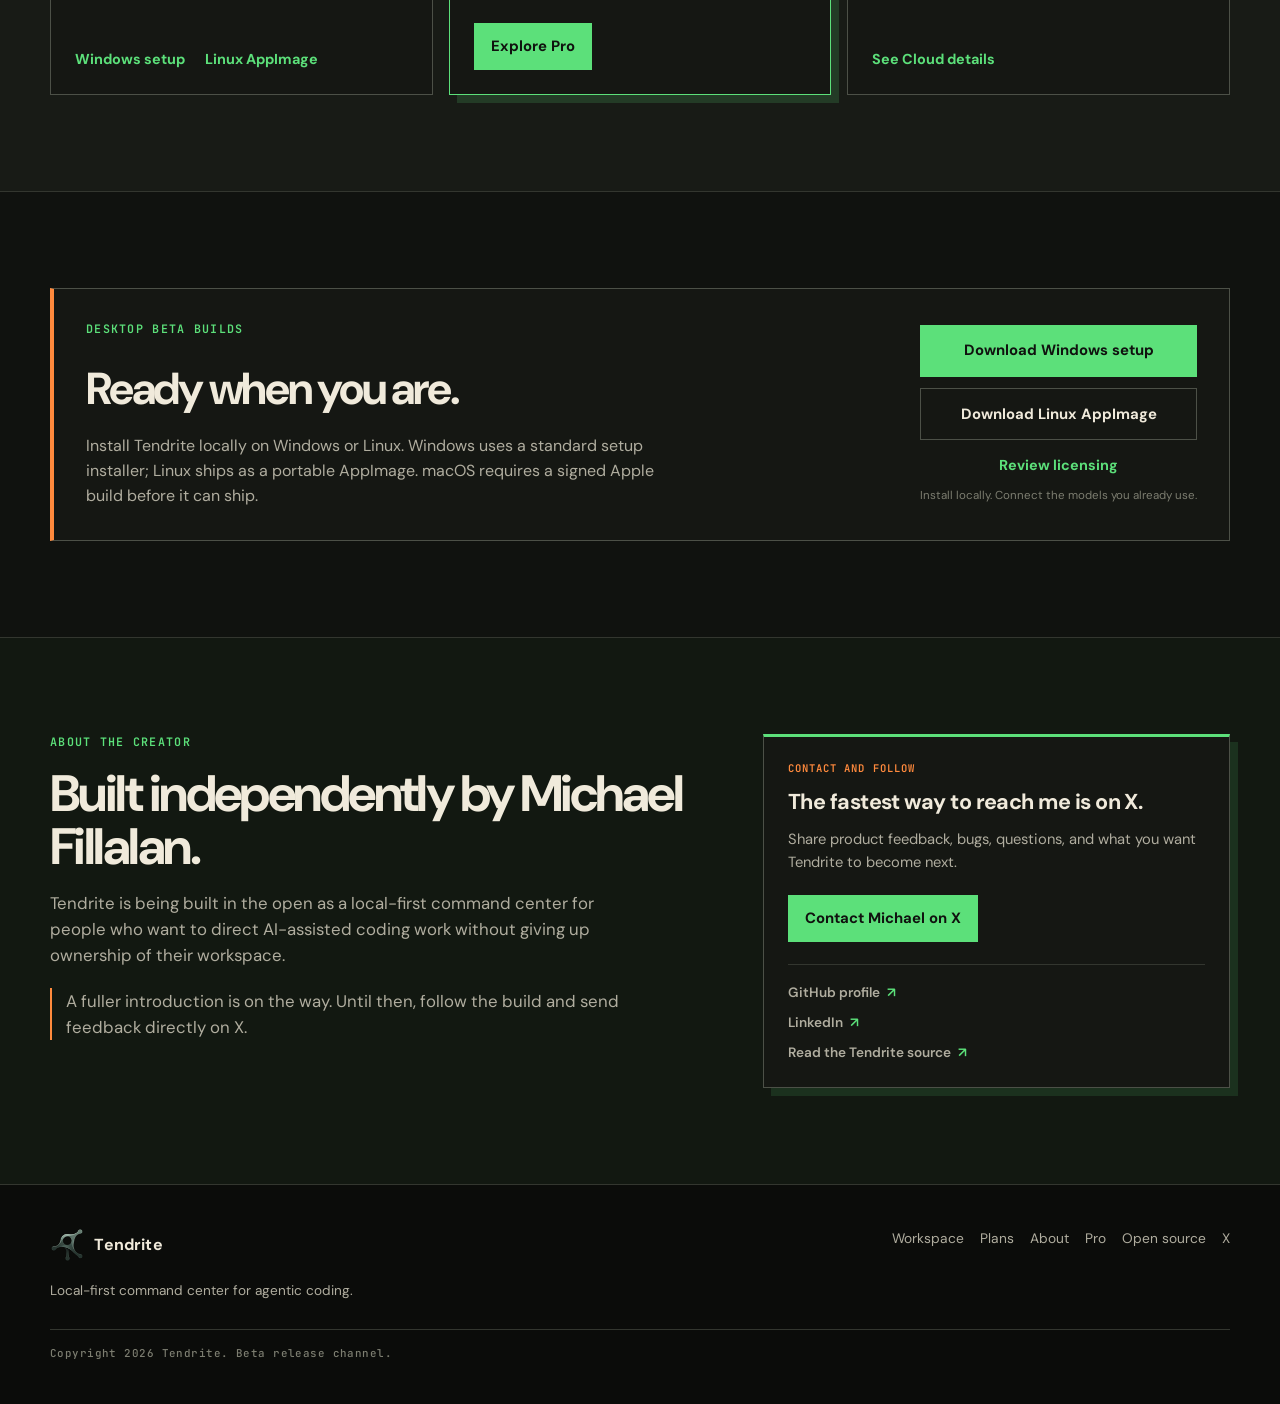
==== commit f0d87467: "Add Pro and Cloud pricing" ====
--- a/index.html
+++ b/index.html
@@ -188,11 +188,11 @@
 
     <section class="section plans-section" id="plans">
       <div class="container">
-        <div class="section-head section-head-wide"><p class="eyebrow">Pick your loadout</p><h2>Start local. Add reach when you need it.</h2></div>
+        <div class="section-head section-head-wide"><p class="eyebrow">Pick your loadout</p><h2>Start local. Add reach when you need it.</h2><p>Use the full local workspace for free, add Pro once for connected capabilities, or choose Cloud when you want a managed phone relay.</p></div>
         <div class="plan-grid">
-          <article class="plan-card"><p class="plan-kicker">FREE</p><h3>Local command center</h3><p class="plan-summary">The complete local workspace for agentic coding.</p><ul><li>Projects, memory, skills, and artifacts</li><li>Agents, missions, and campaign board</li><li>Source control, editor, and provider setup</li><li>Local-first from the start</li></ul><div class="platform-links"><a class="text-link" href="https://downloads.tendrite.dev/Tendrite-win-Setup.exe" data-download="windows">Windows setup</a><a class="text-link" href="https://downloads.tendrite.dev/Tendrite.AppImage" data-download="linux">Linux AppImage</a></div></article>
-          <article class="plan-card plan-card-highlight"><p class="plan-kicker">PRO LIFETIME</p><h3>Connected workspace</h3><p class="plan-summary">Keep more projects, context, and agent setups ready.</p><ul><li>Warm multi-project workspaces</li><li>Cross-project and team brain</li><li>Per-agent model and account routing</li><li>Phone companion with your own network path</li></ul><a class="btn btn-primary" href="/pro/">Explore Pro</a></article>
-          <article class="plan-card"><p class="plan-kicker">TENDRITE CLOUD</p><h3>Managed relay</h3><p class="plan-summary">A monthly cloud account for the no-Tailscale phone path.</p><ul><li>Cloud-backed Pro entitlement</li><li>Managed phone relay</li><li>Account device inventory and revocation</li><li><strong>Limited beta</strong> while we harden operations</li></ul><a class="text-link" href="/pro/#cloud">See Cloud details</a></article>
+          <article class="plan-card"><p class="plan-kicker">FREE</p><h3>Local command center</h3><p class="plan-price"><span class="plan-price-amount">$0</span><span class="plan-price-cadence">forever</span></p><p class="plan-price-note">The local-first core. No account required.</p><p class="plan-summary">The complete local workspace for agentic coding.</p><ul><li>Projects, memory, skills, and artifacts</li><li>Agents, missions, and campaign board</li><li>Source control, editor, and provider setup</li><li>Local-first from the start</li></ul><div class="platform-links"><a class="text-link" href="https://downloads.tendrite.dev/Tendrite-win-Setup.exe" data-download="windows">Windows setup</a><a class="text-link" href="https://downloads.tendrite.dev/Tendrite.AppImage" data-download="linux">Linux AppImage</a></div></article>
+          <article class="plan-card plan-card-highlight"><p class="plan-kicker">PRO LIFETIME</p><h3>Connected workspace</h3><p class="plan-price"><span class="plan-price-amount">$29</span><span class="plan-price-cadence">one time</span></p><p class="plan-price-note">Perpetual license with 12 months of updates.</p><p class="plan-summary">Keep more projects, context, and agent setups ready.</p><ul><li>Warm multi-project workspaces</li><li>Cross-project and team brain</li><li>Per-agent model and account routing</li><li>Phone companion with your own network path</li></ul><a class="btn btn-primary" href="/pro/">Explore Pro</a></article>
+          <article class="plan-card"><p class="plan-kicker">TENDRITE CLOUD</p><h3>Managed relay</h3><p class="plan-price"><span class="plan-price-amount">$5</span><span class="plan-price-cadence">per month</span></p><p class="plan-price-note">Includes Pro and a 14-day free trial.</p><p class="plan-summary">A monthly cloud account for the no-Tailscale phone path.</p><ul><li>Cloud-backed Pro entitlement</li><li>Managed phone relay</li><li>Account device inventory and revocation</li><li><strong>Limited beta</strong> while we harden operations</li></ul><a class="text-link" href="/pro/#cloud">See Cloud details</a></article>
         </div>
       </div>
     </section>
--- a/styles.css
+++ b/styles.css
@@ -212,6 +212,10 @@
 .plan-kicker, .plan-label { margin-bottom: 1.8rem; color: var(--orange); font: 600 .7rem var(--mono); letter-spacing: .1em; }
 .plan-card-highlight .plan-kicker, .plan-card-pro .plan-label { color: var(--green); }
 .plan-card h3 { margin-bottom: .45rem; font-size: 1.4rem; letter-spacing: -.03em; }
+.plan-price { display: flex; align-items: baseline; gap: .45rem; margin: .25rem 0; color: var(--paper); }
+.plan-price-amount { font-size: 2.1rem; font-weight: 700; letter-spacing: -.06em; line-height: 1; }
+.plan-price-cadence { color: var(--muted); font-size: .82rem; }
+.plan-price-note { min-height: 1.3rem; margin: 0 0 .8rem; color: var(--dim); font-size: .78rem; }
 .plan-summary { min-height: 3.1rem; color: var(--muted); }
 .plan-card ul, .plan-list { display: grid; gap: .63rem; margin: 1.4rem 0 1.8rem; padding: 0; list-style: none; color: var(--muted); font-size: .88rem; }
 .plan-card li { position: relative; padding-left: 1rem; }
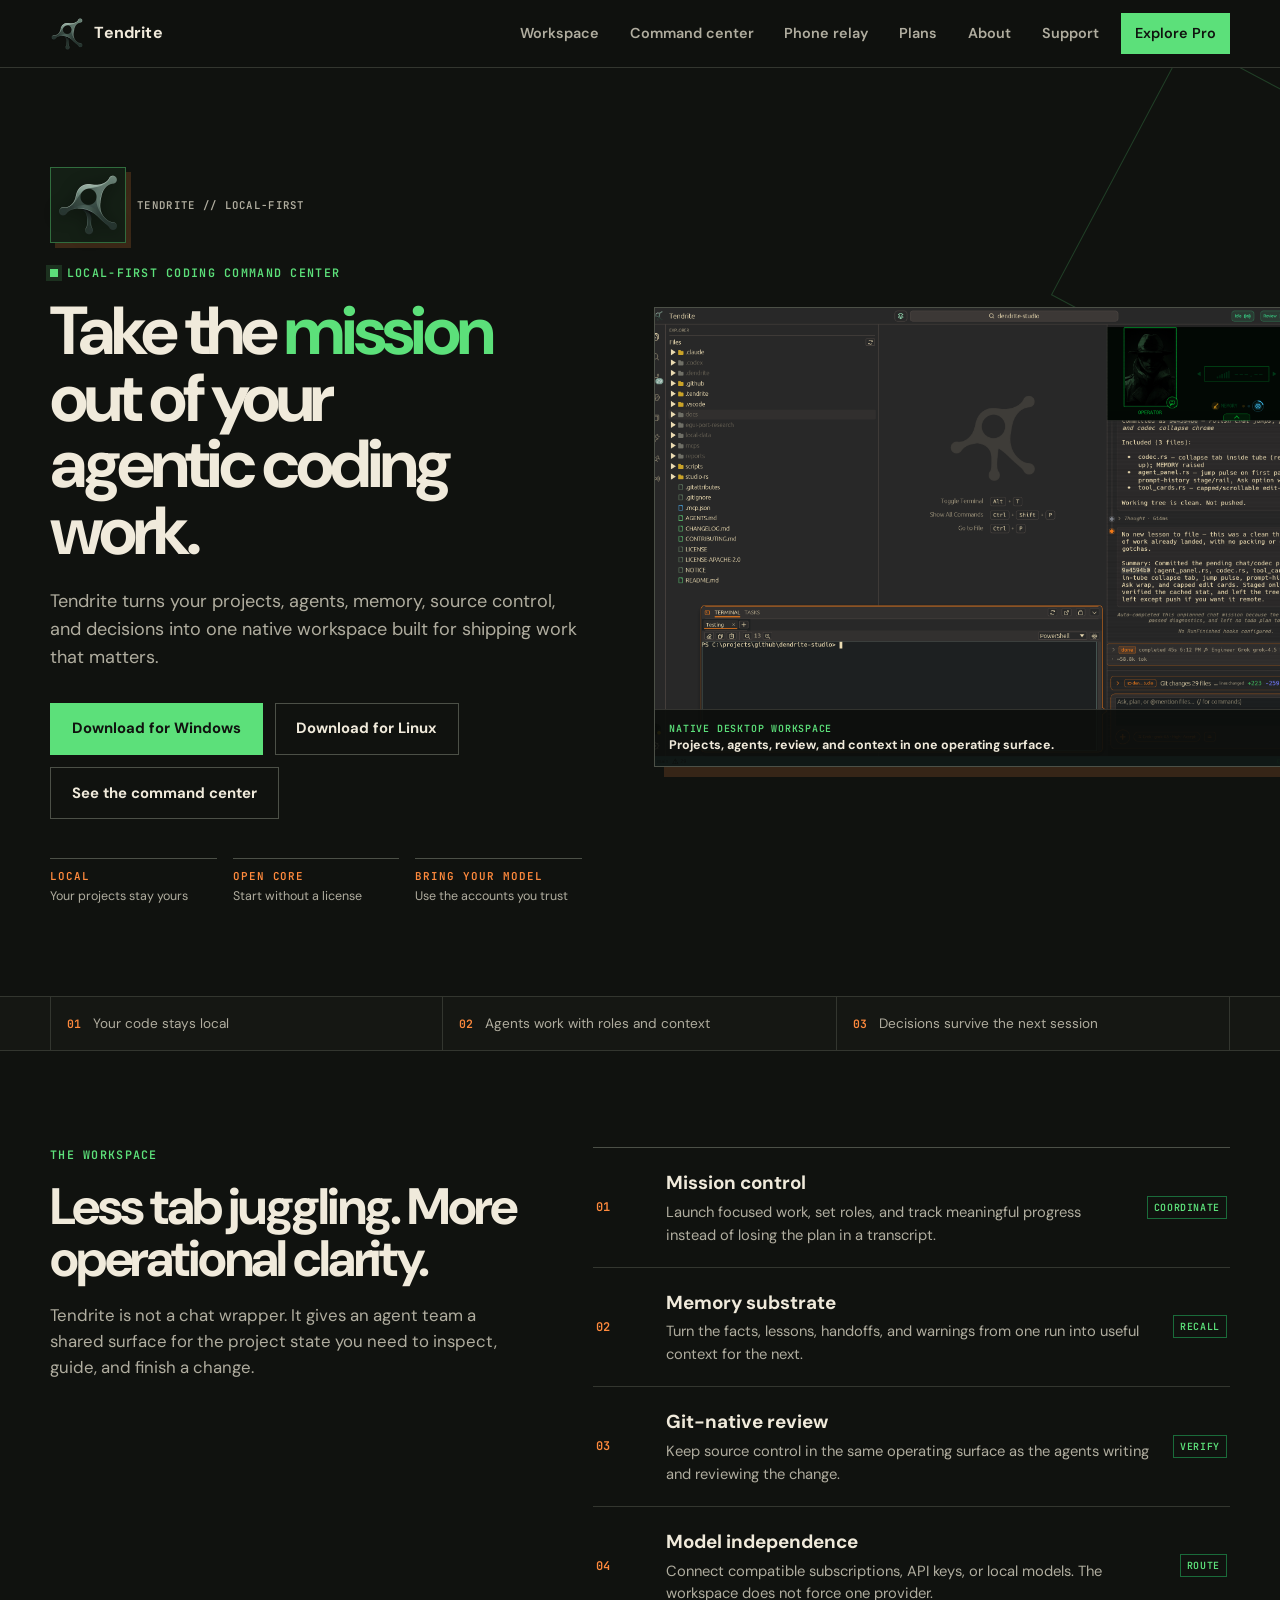
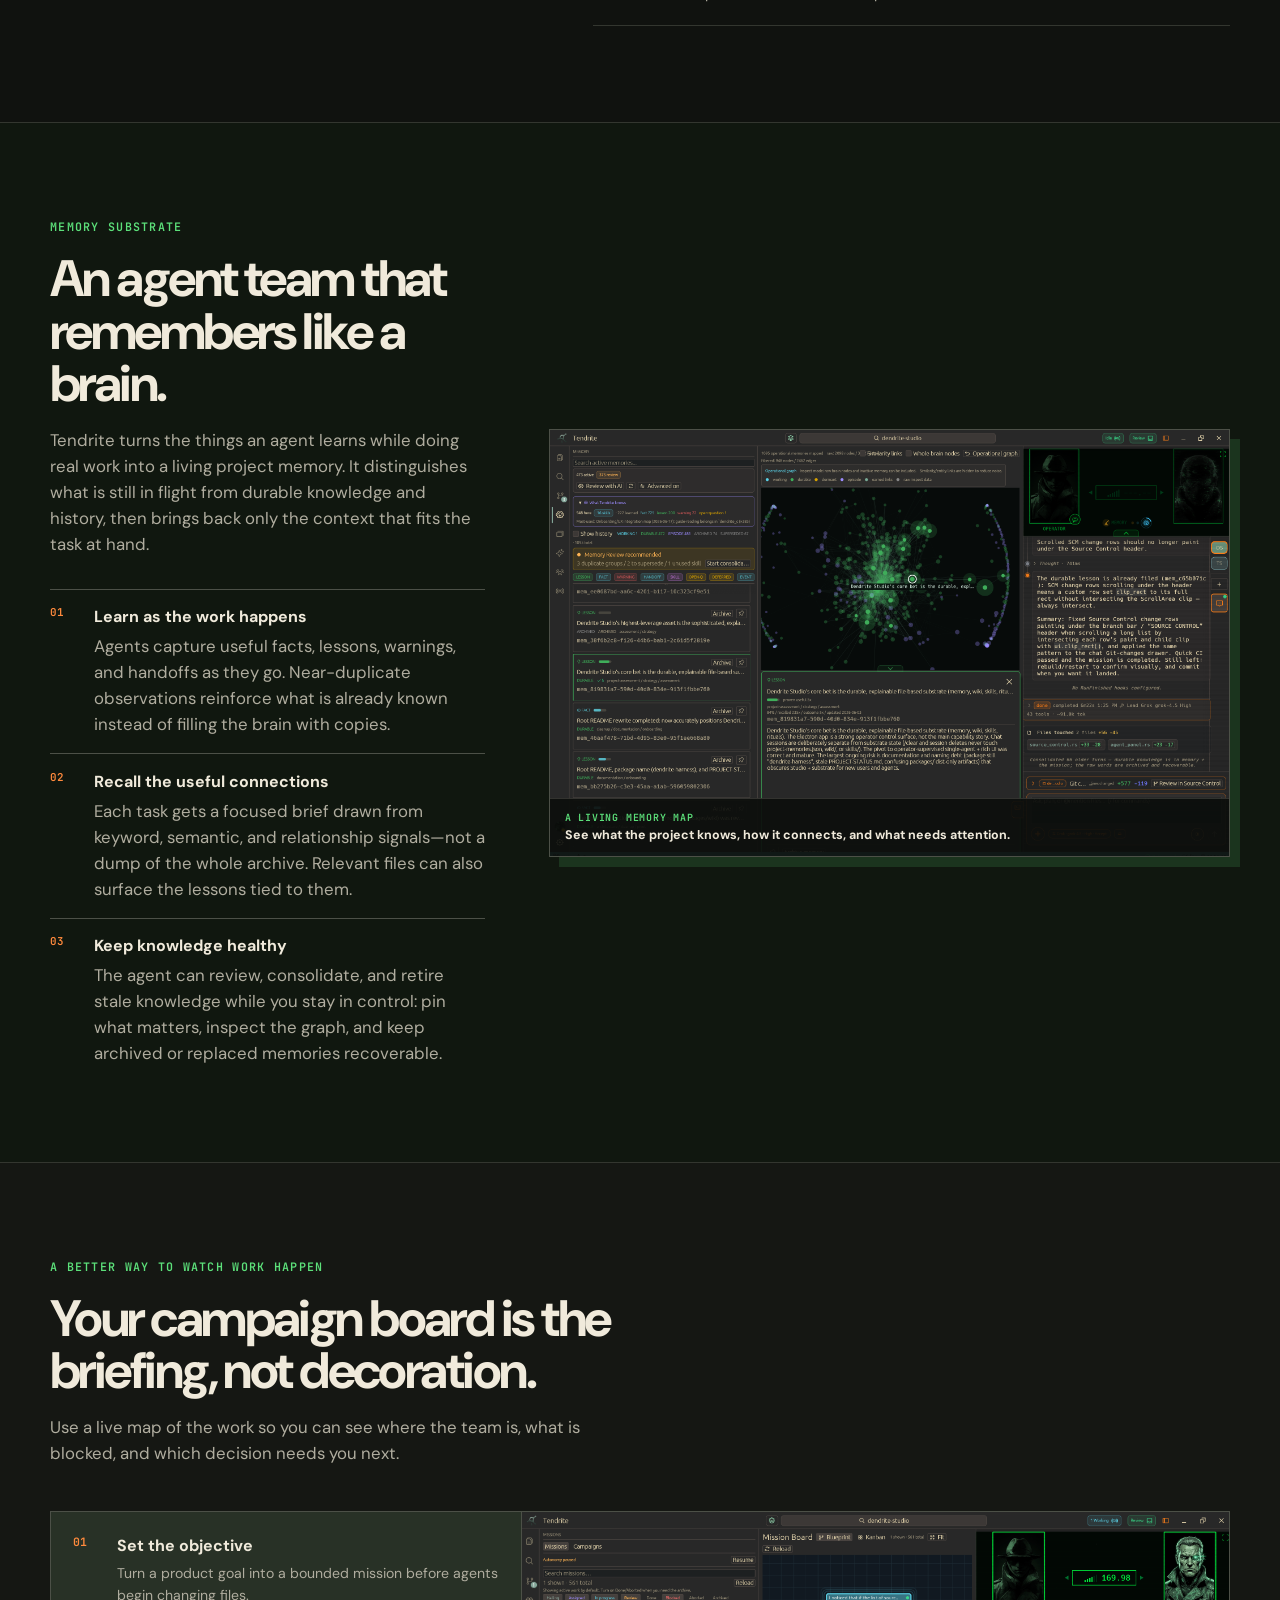
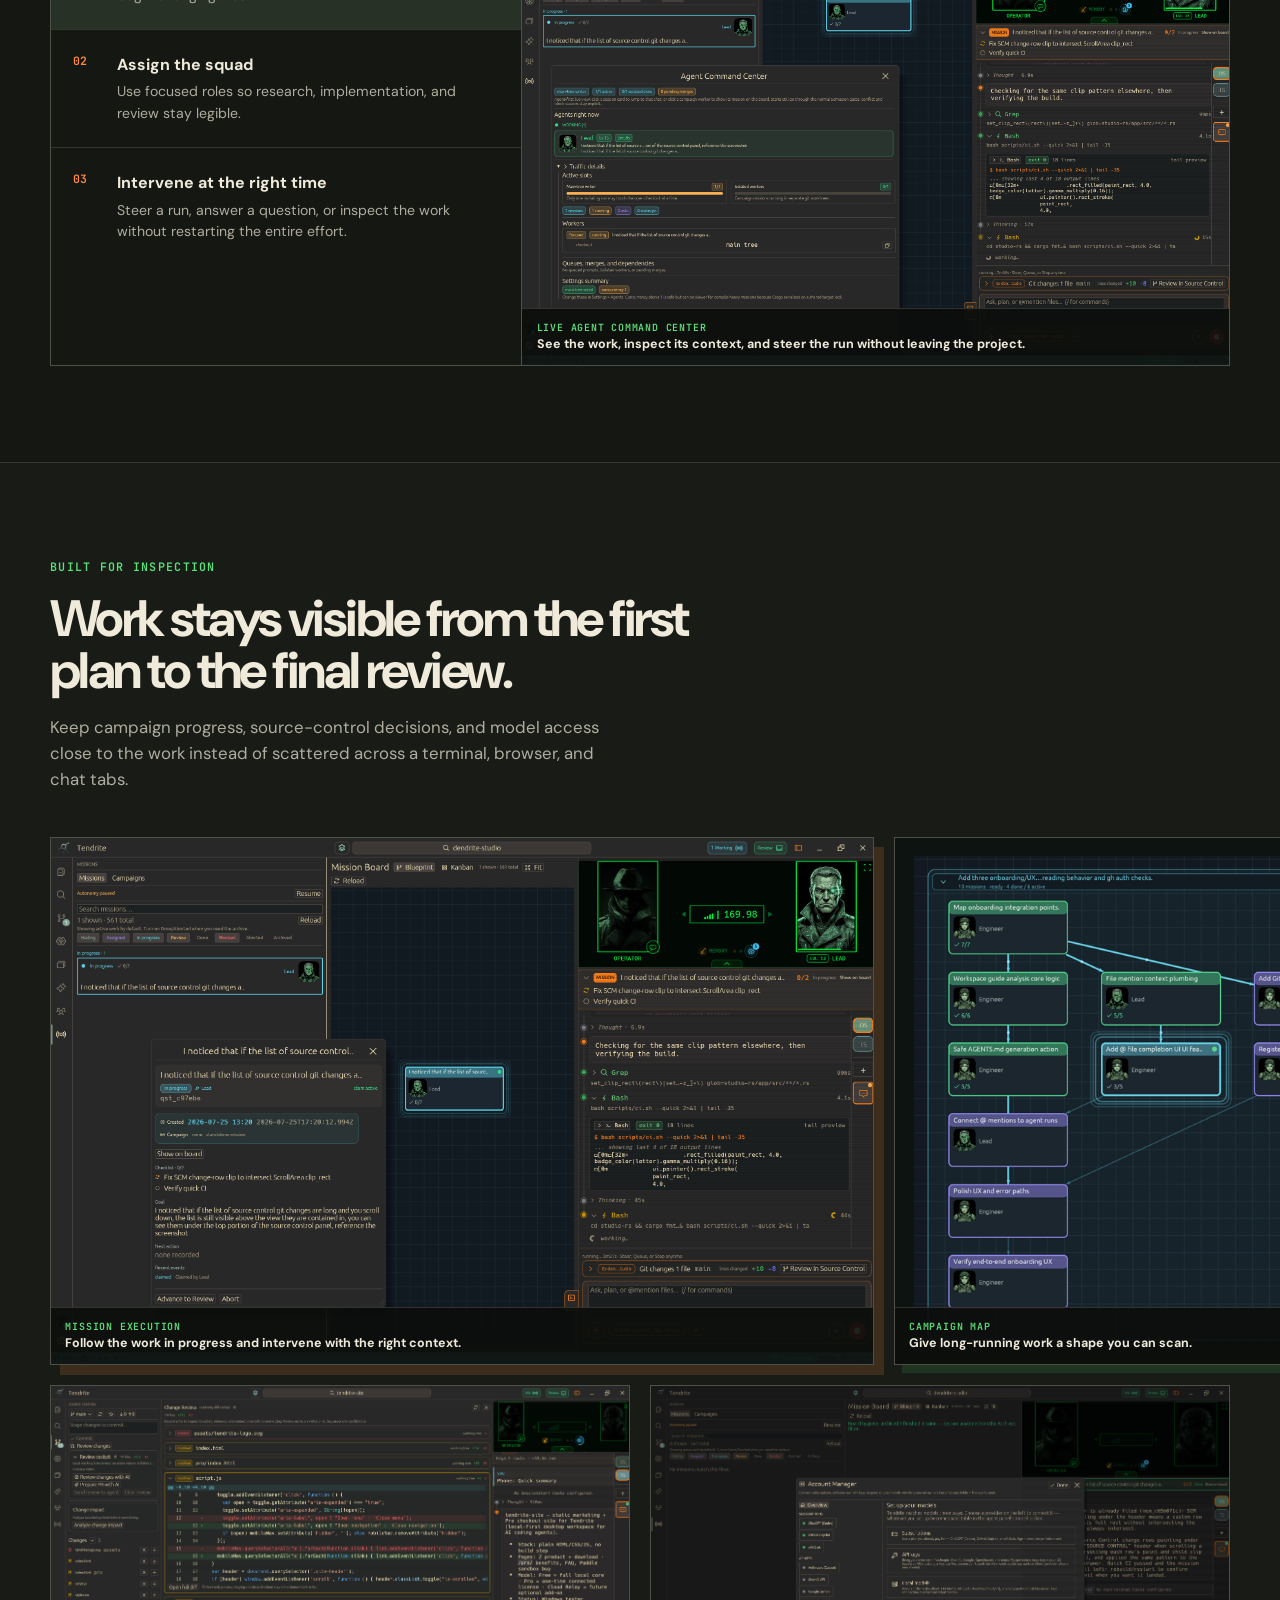
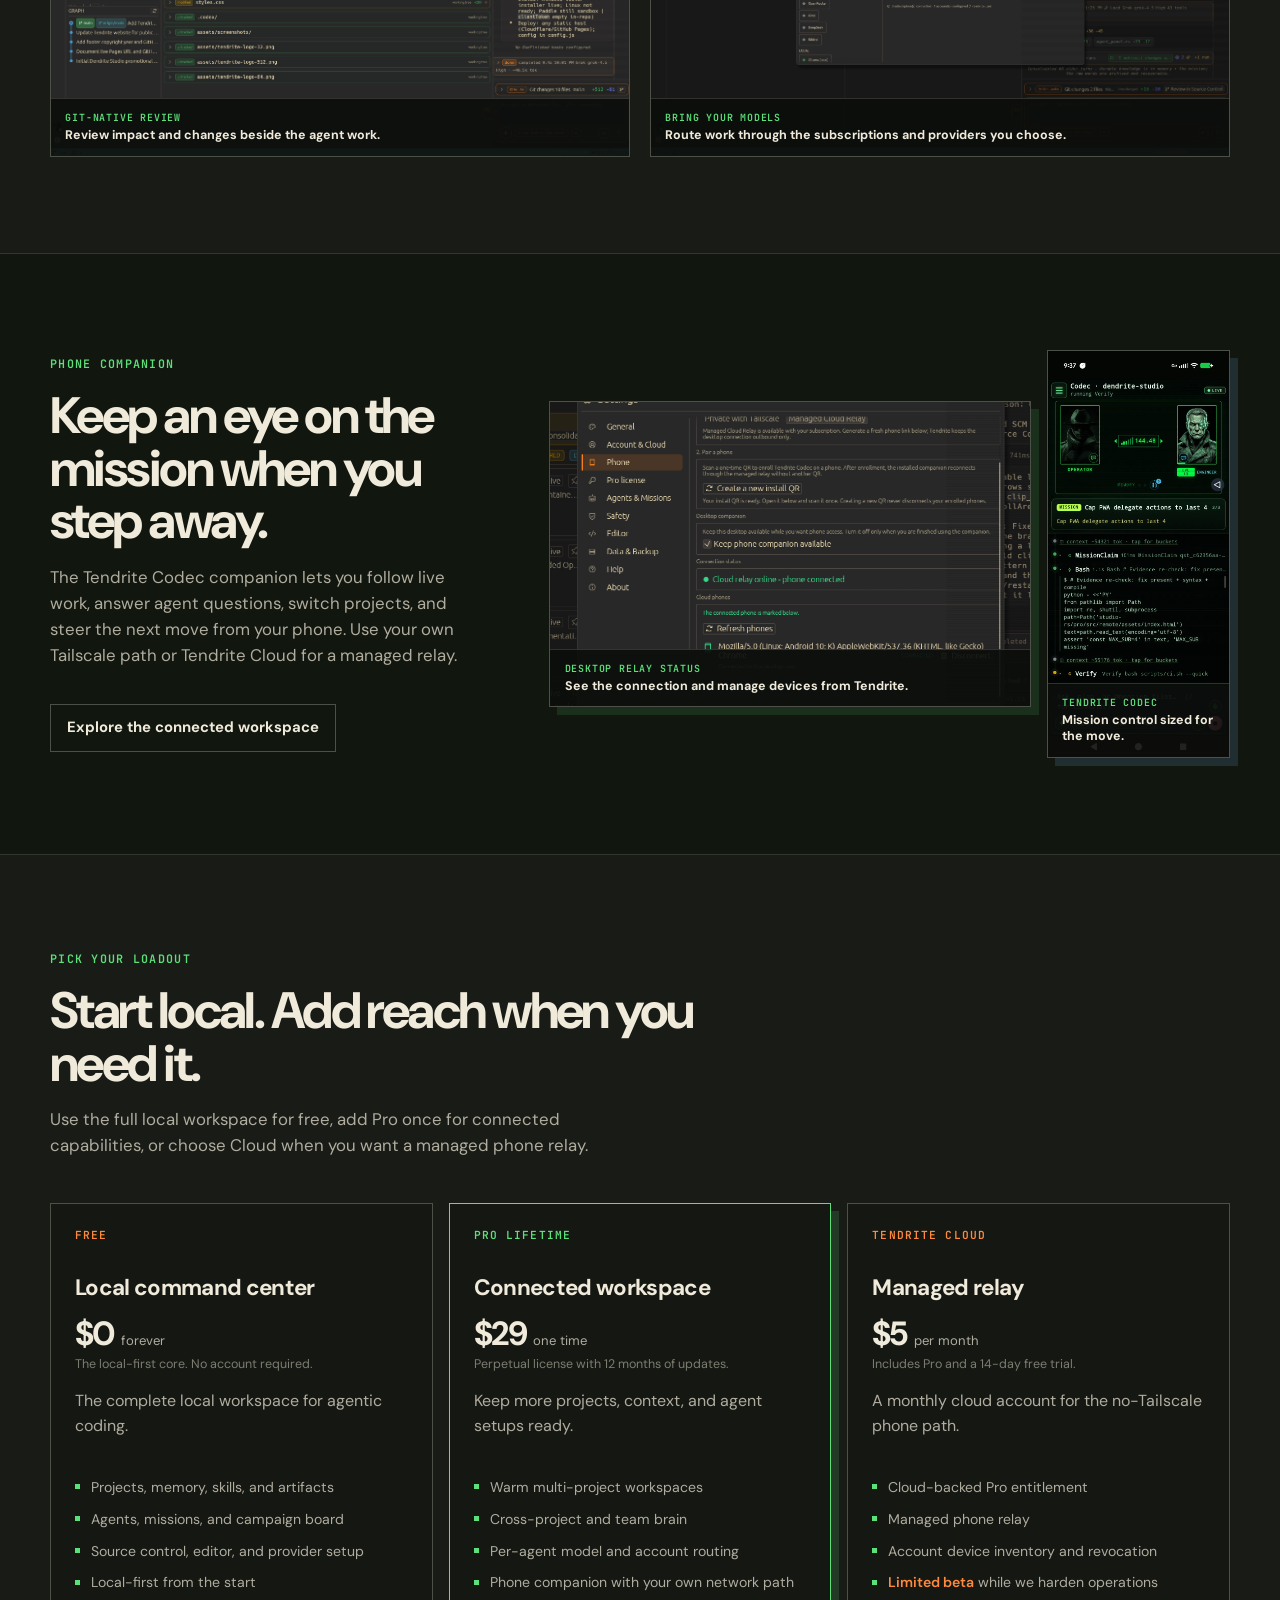
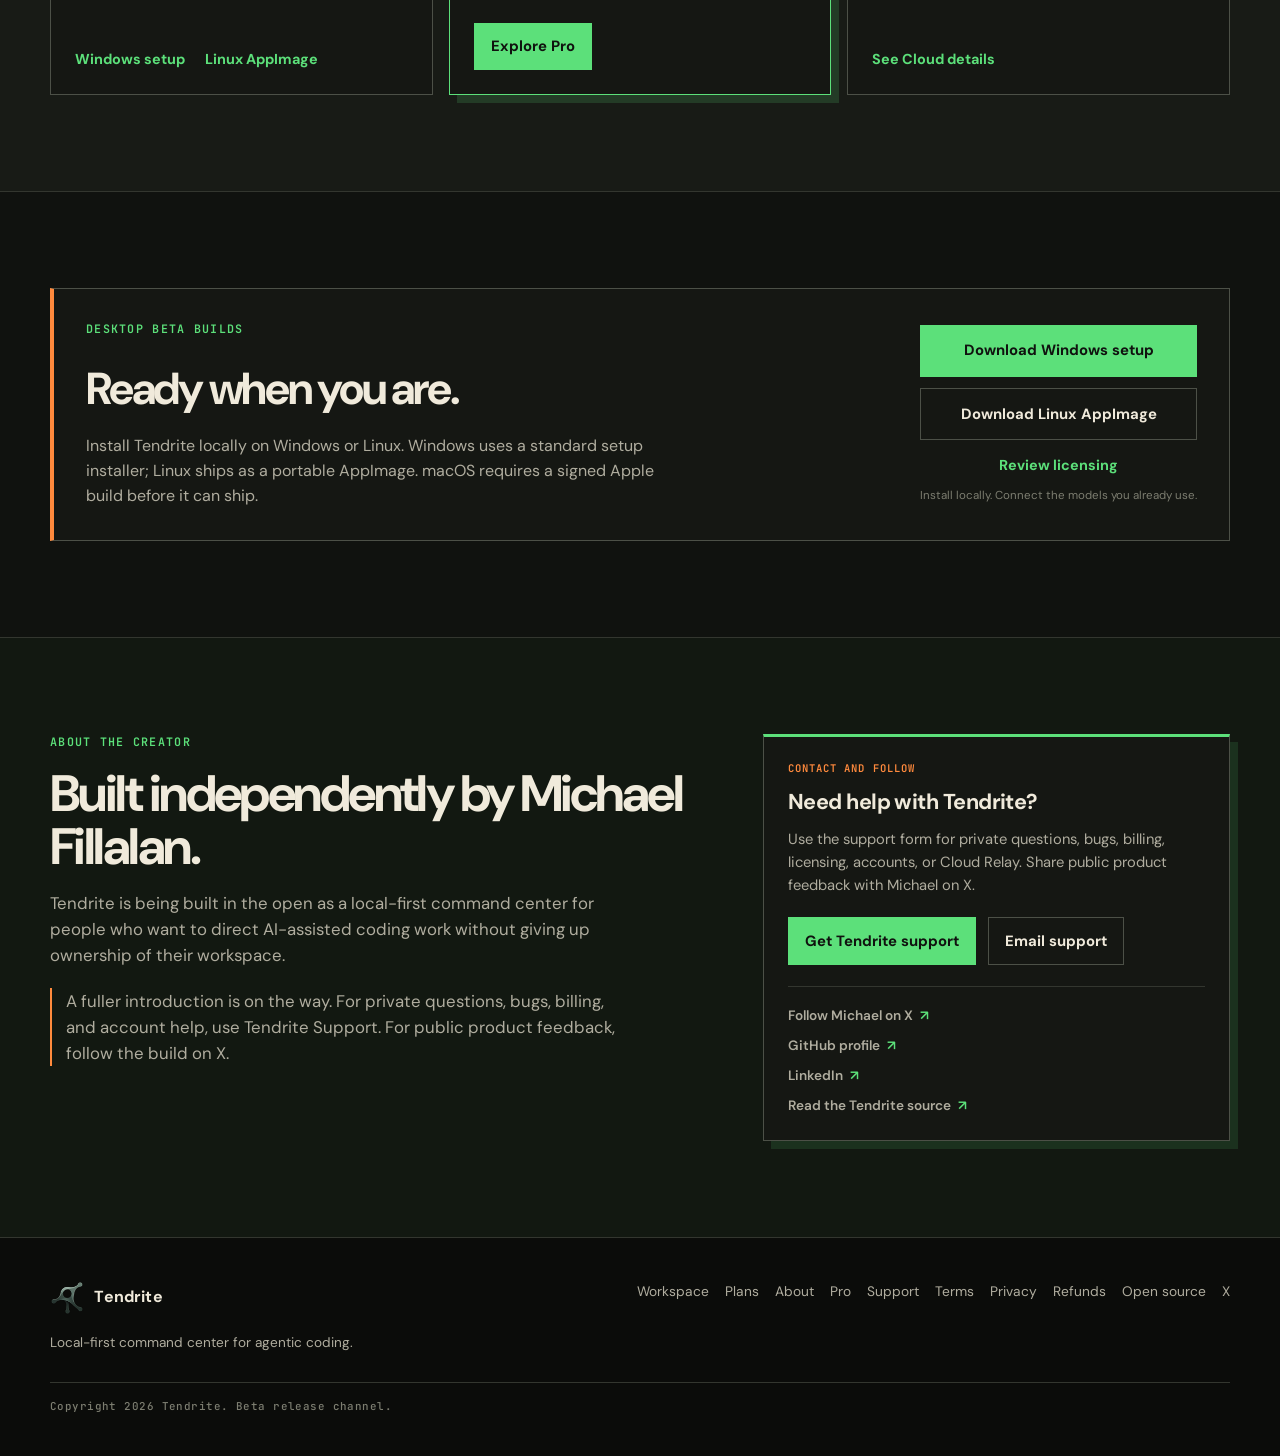
==== commit 0e6d5d4f: "Add Tendrite support contact flow" ====
--- a/index.html
+++ b/index.html
@@ -25,6 +25,7 @@
         <a href="#relay">Phone relay</a>
         <a href="#plans">Plans</a>
         <a href="#about">About</a>
+        <a href="/support/">Support</a>
         <a class="nav-cta" href="/pro/">Explore Pro</a>
       </nav>
       <button class="menu-toggle" type="button" aria-expanded="false" aria-controls="mobile-nav" aria-label="Open navigation">
@@ -37,6 +38,7 @@
       <a href="#relay">Phone relay</a>
       <a href="#plans">Plans</a>
       <a href="#about">About</a>
+      <a href="/support/">Support</a>
       <a href="/pro/">Explore Pro</a>
     </nav>
   </header>
@@ -210,14 +212,15 @@
           <p class="eyebrow">About the creator</p>
           <h2>Built independently by Michael Fillalan.</h2>
           <p>Tendrite is being built in the open as a local-first command center for people who want to direct AI-assisted coding work without giving up ownership of their workspace.</p>
-          <p class="creator-note">A fuller introduction is on the way. Until then, follow the build and send feedback directly on X.</p>
+          <p class="creator-note">A fuller introduction is on the way. For private questions, bugs, billing, and account help, use Tendrite Support. For public product feedback, follow the build on X.</p>
         </div>
         <aside class="creator-contact" aria-labelledby="contact-title">
           <p class="contact-kicker">Contact and follow</p>
-          <h3 id="contact-title">The fastest way to reach me is on X.</h3>
-          <p>Share product feedback, bugs, questions, and what you want Tendrite to become next.</p>
-          <a class="btn btn-primary" href="https://x.com/MichaelFillalan" target="_blank" rel="noopener noreferrer">Contact Michael on X</a>
+          <h3 id="contact-title">Need help with Tendrite?</h3>
+          <p>Use the support form for private questions, bugs, billing, licensing, accounts, or Cloud Relay. Share public product feedback with Michael on X.</p>
+          <div class="action-row"><a class="btn btn-primary" href="/support/">Get Tendrite support</a><a class="btn btn-secondary" href="mailto:support@tendrite.dev">Email support</a></div>
           <div class="creator-links" aria-label="Creator links">
+            <a href="https://x.com/MichaelFillalan" target="_blank" rel="noopener noreferrer">Follow Michael on X</a>
             <a href="https://github.com/mfillalan" target="_blank" rel="noopener noreferrer">GitHub profile</a>
             <a href="https://www.linkedin.com/in/michael-fillalan/" target="_blank" rel="noopener noreferrer">LinkedIn</a>
             <a href="https://github.com/mfillalan/tendrite" target="_blank" rel="noopener noreferrer">Read the Tendrite source</a>
@@ -227,7 +230,7 @@
     </section>
   </main>
 
-  <footer class="site-footer"><div class="container footer-inner"><div><a class="brand" href="/"><span class="brand-mark"><img src="assets/tendrite-logo-64.png" width="64" height="64" alt=""></span><span>Tendrite</span></a><p>Local-first command center for agentic coding.</p></div><nav aria-label="Footer navigation"><a href="#workspace">Workspace</a><a href="#plans">Plans</a><a href="#about">About</a><a href="/pro/">Pro</a><a href="https://github.com/mfillalan/tendrite" target="_blank" rel="noopener noreferrer">Open source</a><a href="https://x.com/MichaelFillalan" target="_blank" rel="noopener noreferrer">X</a></nav><p class="footer-meta">Copyright <span id="footer-year">2026</span> Tendrite. Beta release channel.</p></div></footer>
+  <footer class="site-footer"><div class="container footer-inner"><div><a class="brand" href="/"><span class="brand-mark"><img src="assets/tendrite-logo-64.png" width="64" height="64" alt=""></span><span>Tendrite</span></a><p>Local-first command center for agentic coding.</p></div><nav aria-label="Footer navigation"><a href="#workspace">Workspace</a><a href="#plans">Plans</a><a href="#about">About</a><a href="/pro/">Pro</a><a href="/support/">Support</a><a href="/terms/">Terms</a><a href="/privacy/">Privacy</a><a href="/refunds/">Refunds</a><a href="https://github.com/mfillalan/tendrite" target="_blank" rel="noopener noreferrer">Open source</a><a href="https://x.com/MichaelFillalan" target="_blank" rel="noopener noreferrer">X</a></nav><p class="footer-meta">Copyright <span id="footer-year">2026</span> Tendrite. Beta release channel.</p></div></footer>
 
   <dialog class="image-lightbox" data-image-lightbox aria-labelledby="image-lightbox-title">
     <div class="image-lightbox-bar">
--- a/styles.css
+++ b/styles.css
@@ -294,6 +294,56 @@
 .footer-inner nav a:hover { color: var(--paper); }
 .footer-meta { grid-column: 1 / -1; margin: 0; padding-top: 1rem; border-top: 1px solid var(--line-soft); color: var(--dim); font: 500 .68rem var(--mono); letter-spacing: .04em; }
 
+.legal-main { padding: 4.5rem 0 6rem; }
+.legal-hero { display: grid; grid-template-columns: minmax(0, 1fr) minmax(220px, .36fr); gap: 2.5rem; align-items: end; padding-bottom: 2.5rem; border-bottom: 1px solid var(--line-soft); }
+.legal-eyebrow { margin-bottom: .8rem; color: var(--green); font: 700 .72rem var(--mono); letter-spacing: .12em; text-transform: uppercase; }
+.legal-hero h1 { max-width: 12ch; margin-bottom: .8rem; font-size: clamp(2.7rem, 5vw, 5rem); letter-spacing: -.05em; line-height: .98; }
+.legal-hero p { max-width: 58ch; margin: 0; color: var(--muted); font-size: 1.04rem; }
+.legal-meta { display: grid; gap: .35rem; padding: 1rem 1.1rem; border-left: 2px solid var(--green); background: var(--panel-deep); color: var(--muted); font: 500 .76rem var(--mono); }
+.legal-meta span { color: var(--dim); text-transform: uppercase; }
+.legal-meta strong { color: var(--paper); font-weight: 600; }
+.legal-copy { width: min(100%, 800px); padding-top: 2.7rem; }
+.legal-copy h2 { margin: 2.3rem 0 .75rem; font-size: 1.5rem; letter-spacing: -.025em; }
+.legal-copy h3 { margin: 1.4rem 0 .5rem; font-size: 1.05rem; }
+.legal-copy p, .legal-copy li { color: var(--muted); }
+.legal-copy ul { padding-left: 1.25rem; }
+.legal-copy a { color: var(--green); text-decoration: underline; text-underline-offset: .15em; }
+.legal-callout { margin-top: 2.2rem; padding: 1.15rem 1.25rem; border: 1px solid var(--line); background: var(--panel-deep); color: var(--muted); }
+.legal-callout strong { color: var(--paper); }
+
+.support-main { padding: 4.5rem 0 6rem; }
+.support-hero { max-width: 760px; padding-bottom: 2.8rem; border-bottom: 1px solid var(--line-soft); }
+.support-hero h1 { max-width: 12ch; margin-bottom: .9rem; font-size: clamp(2.7rem, 5vw, 5rem); letter-spacing: -.05em; line-height: .98; }
+.support-hero p:not(.eyebrow) { max-width: 62ch; margin: 0; color: var(--muted); font-size: 1.04rem; }
+.support-layout { display: grid; grid-template-columns: minmax(230px, .58fr) minmax(0, 1.15fr); gap: 3rem; padding-top: 2.7rem; align-items: start; }
+.support-aside { display: grid; gap: 1rem; }
+.support-aside h2 { margin-bottom: .45rem; font-size: 1.35rem; letter-spacing: -.025em; }
+.support-aside p { margin: 0; color: var(--muted); font-size: .9rem; }
+.support-channel { padding: 1.2rem; border: 1px solid var(--line); background: var(--panel-deep); }
+.support-channel .contact-kicker { margin-bottom: .55rem; }
+.support-channel a { color: var(--green); font-weight: 700; }
+.support-channel a:hover { color: #8bf49f; }
+.support-notice { padding: 1.15rem 1.2rem; border-left: 2px solid var(--orange); background: rgba(255, 138, 61, .08); color: var(--muted); font-size: .87rem; }
+.support-notice strong { color: var(--paper); }
+.support-form { padding: clamp(1.25rem, 3vw, 2rem); border: 1px solid var(--line); border-top: 3px solid var(--green); background: var(--panel-deep); box-shadow: 9px 9px 0 rgba(92, 224, 122, .12); }
+.support-form h2 { margin-bottom: .45rem; font-size: 1.55rem; letter-spacing: -.03em; }
+.support-form-intro { margin-bottom: 1.6rem; color: var(--muted); font-size: .9rem; }
+.support-fields { display: grid; grid-template-columns: repeat(2, minmax(0, 1fr)); gap: 1rem; }
+.support-field { display: grid; gap: .45rem; }
+.support-field-full { grid-column: 1 / -1; }
+.support-field label { color: var(--paper); font: 600 .72rem var(--mono); letter-spacing: .07em; text-transform: uppercase; }
+.support-field label span { color: var(--dim); font-weight: 500; }
+.support-field input, .support-field select, .support-field textarea { width: 100%; padding: .78rem .85rem; border: 1px solid var(--line); border-radius: 0; outline: none; background: var(--ink); color: var(--paper); font: 400 .9rem var(--sans); }
+.support-field select { cursor: pointer; }
+.support-field textarea { min-height: 172px; resize: vertical; }
+.support-field input:focus, .support-field select:focus, .support-field textarea:focus { border-color: var(--green); box-shadow: 0 0 0 2px rgba(92, 224, 122, .16); }
+.support-form-actions { display: flex; flex-wrap: wrap; align-items: center; gap: 1rem; margin-top: 1.4rem; }
+.support-form-actions .btn { cursor: pointer; }
+.support-form-status { margin: 0; color: var(--muted); font-size: .82rem; }
+.support-form-status.is-ready { color: var(--green); }
+.support-form-noscript { margin: 1.2rem 0 0; color: var(--muted); font-size: .84rem; }
+.support-form-noscript a { color: var(--green); }
+
 @media (max-width: 950px) {
   .hero-grid, .section-layout, .pro-hero-grid { grid-template-columns: 1fr; gap: 2.5rem; }
   .hero h1 { max-width: 12ch; }
@@ -312,6 +362,7 @@
   .feature-row { grid-template-columns: 46px 1fr; }
   .feature-tag { display: none; }
   .buy-layout { grid-template-columns: 1fr; gap: 2.2rem; }
+  .support-layout { grid-template-columns: 1fr; gap: 2rem; }
 }
 
 @media (max-width: 680px) {
@@ -356,6 +407,13 @@
   .proof-map { width: min(100%, 430px); justify-self: center; }
   .relay-visuals { grid-template-columns: 1fr; }
   .phone-shot { width: min(100%, 300px); }
+  .legal-main { padding: 3.2rem 0 4rem; }
+  .legal-hero { grid-template-columns: 1fr; gap: 1.25rem; padding-bottom: 1.7rem; }
+  .support-main { padding: 3.2rem 0 4rem; }
+  .support-hero { padding-bottom: 1.8rem; }
+  .support-fields { grid-template-columns: 1fr; }
+  .support-field-full { grid-column: auto; }
+  .support-form { box-shadow: 5px 5px 0 rgba(92, 224, 122, .12); }
 }
 
 @media (prefers-reduced-motion: reduce) {
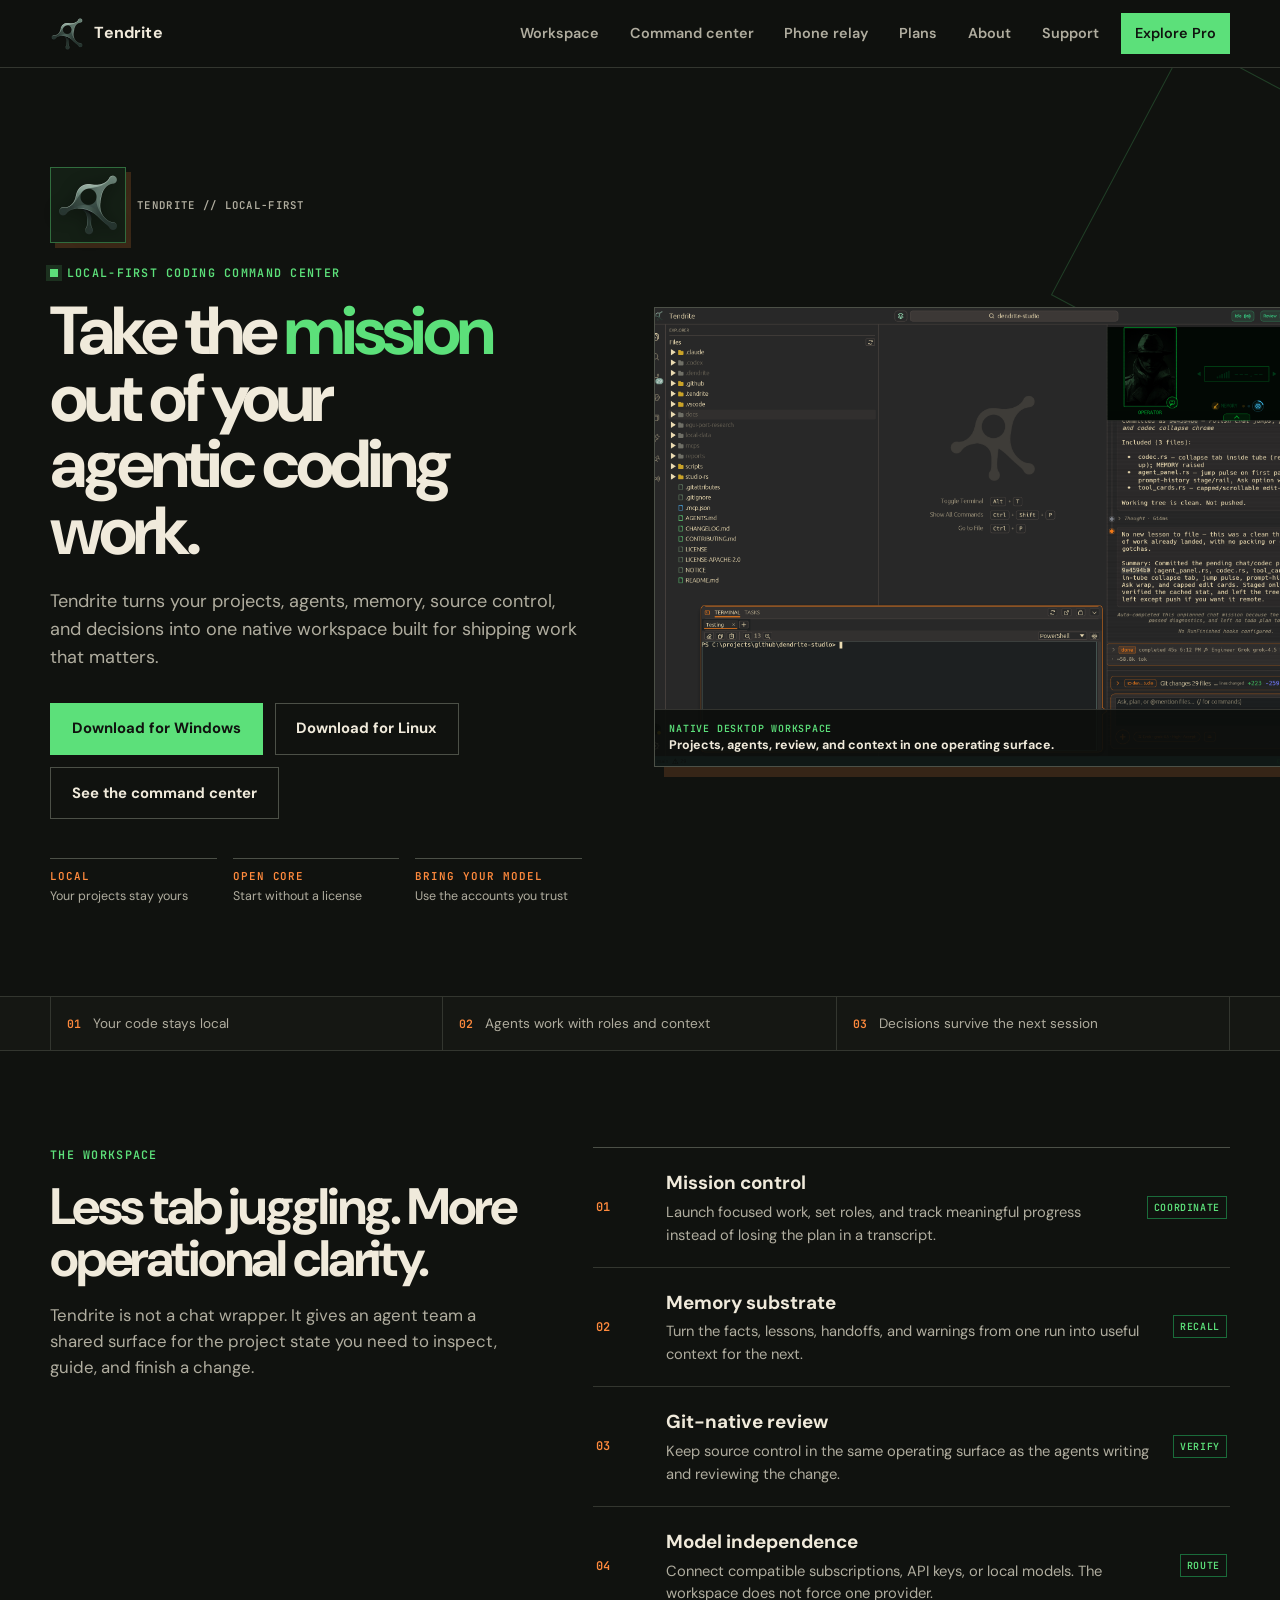
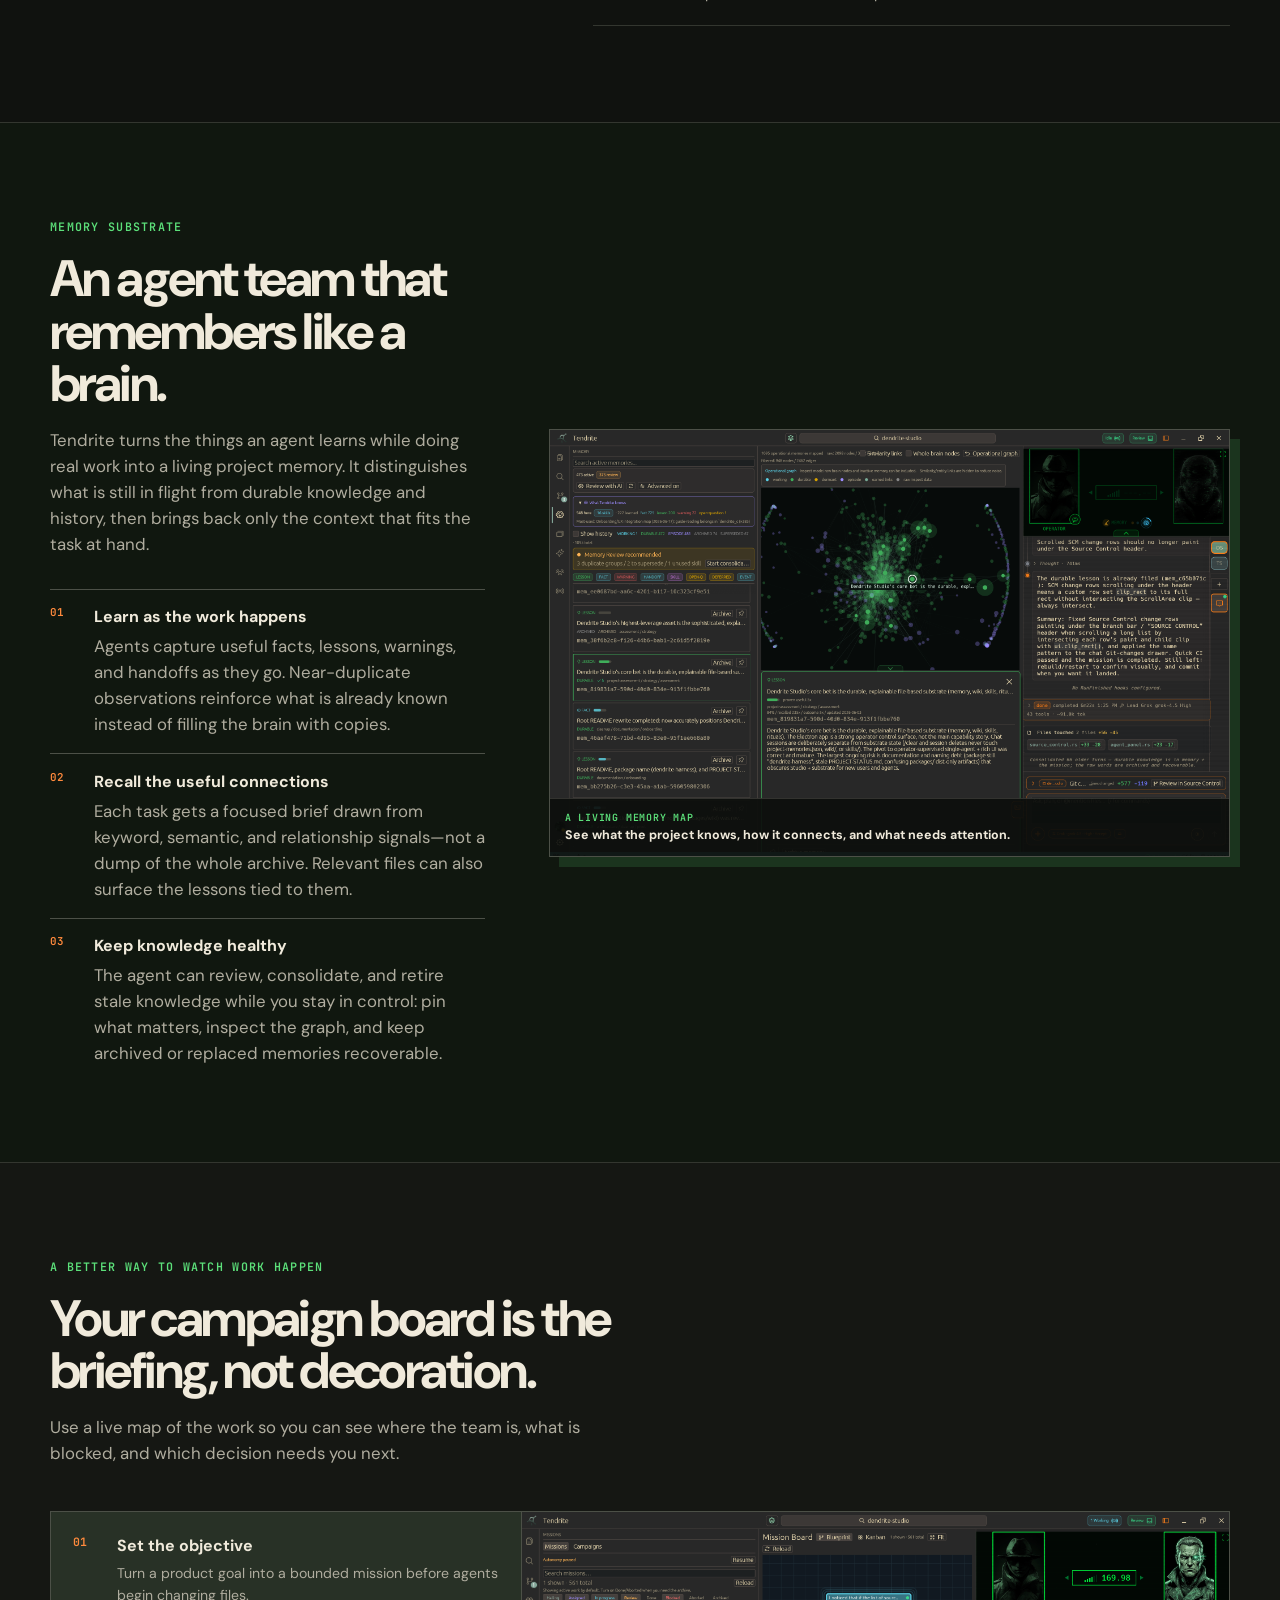
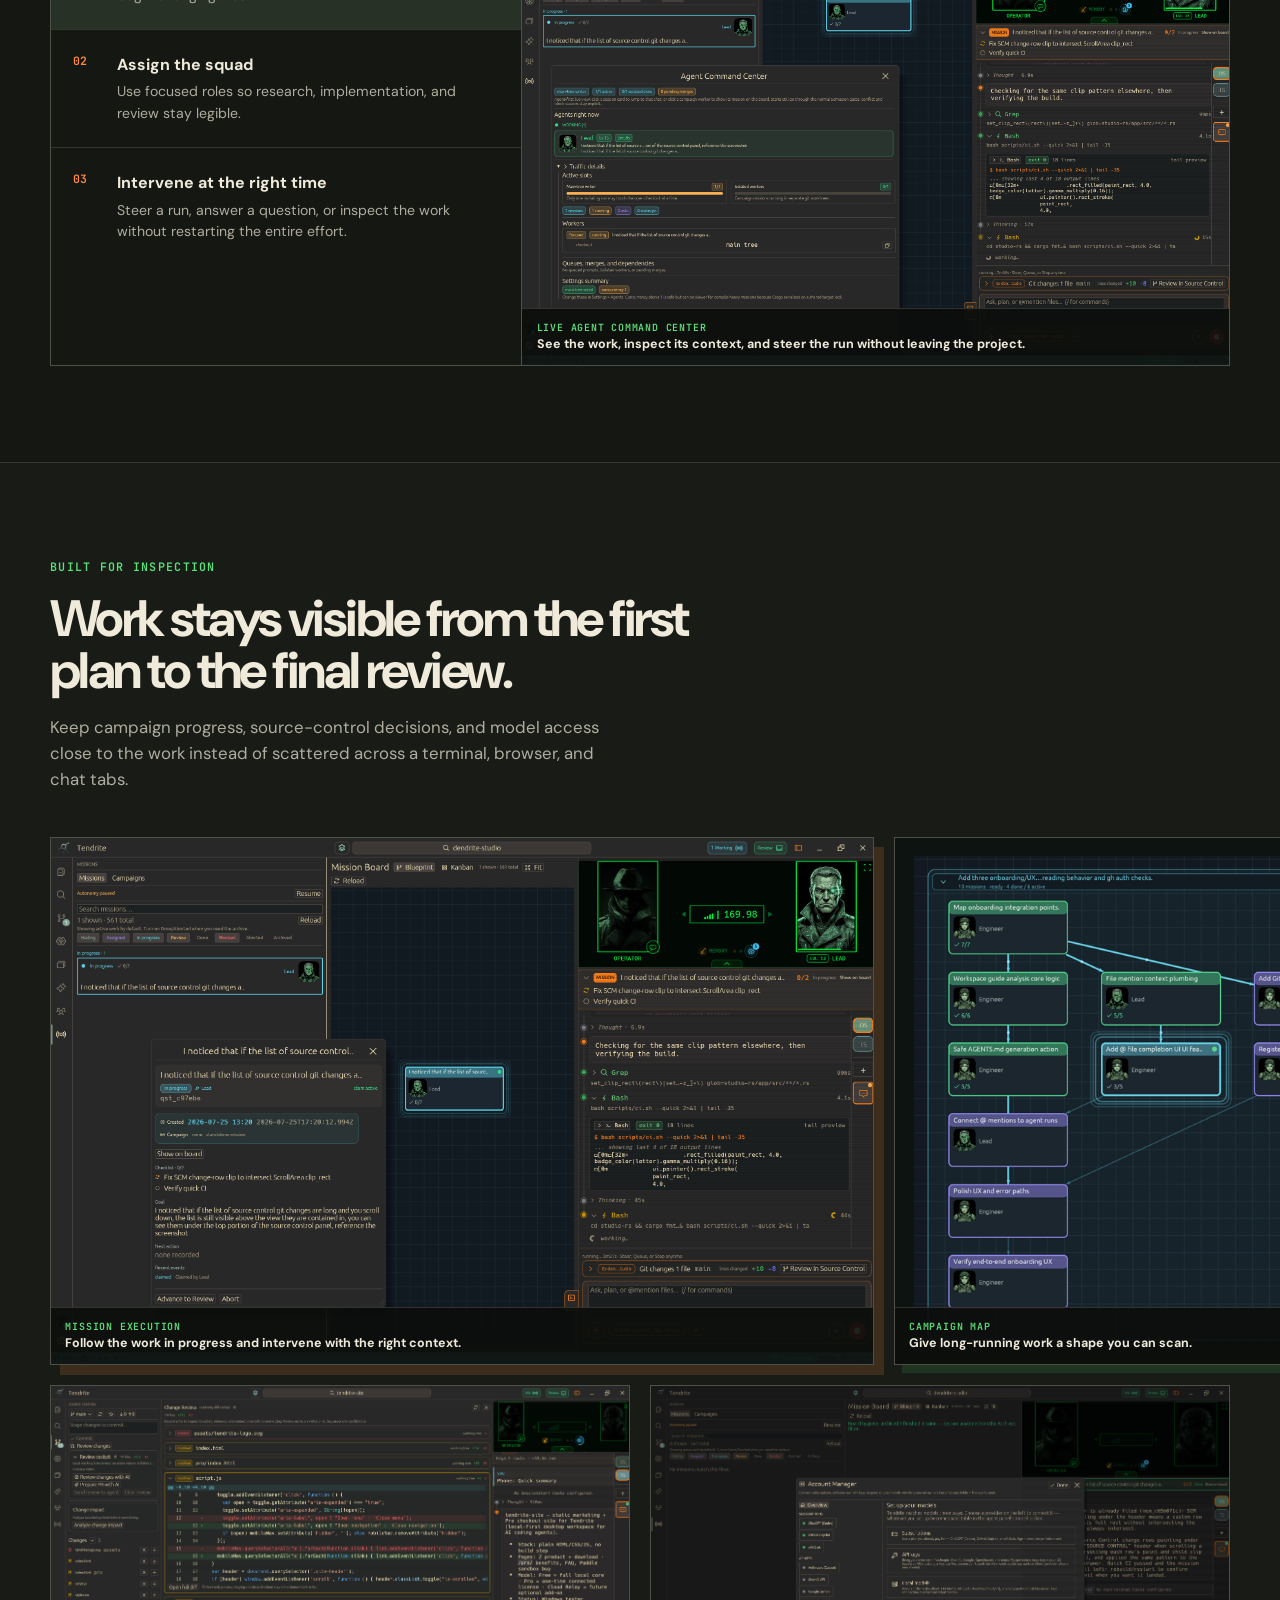
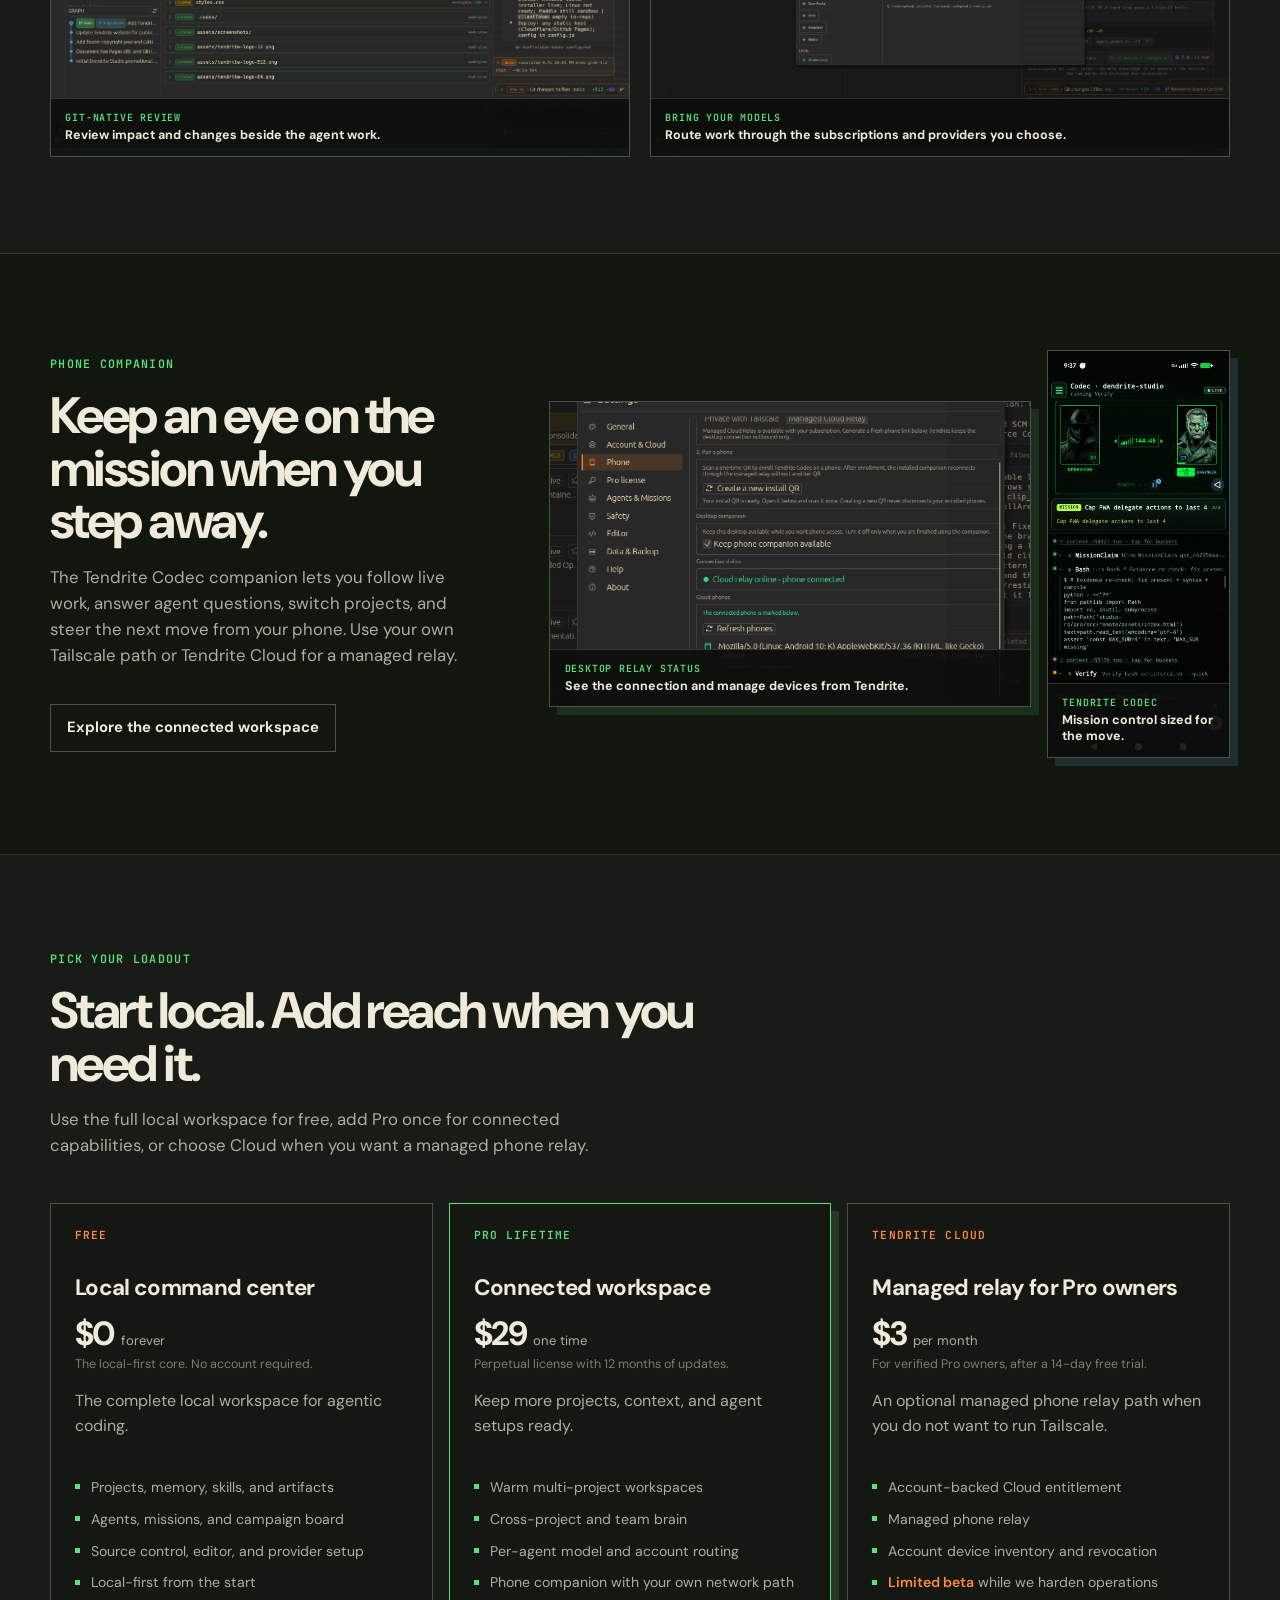
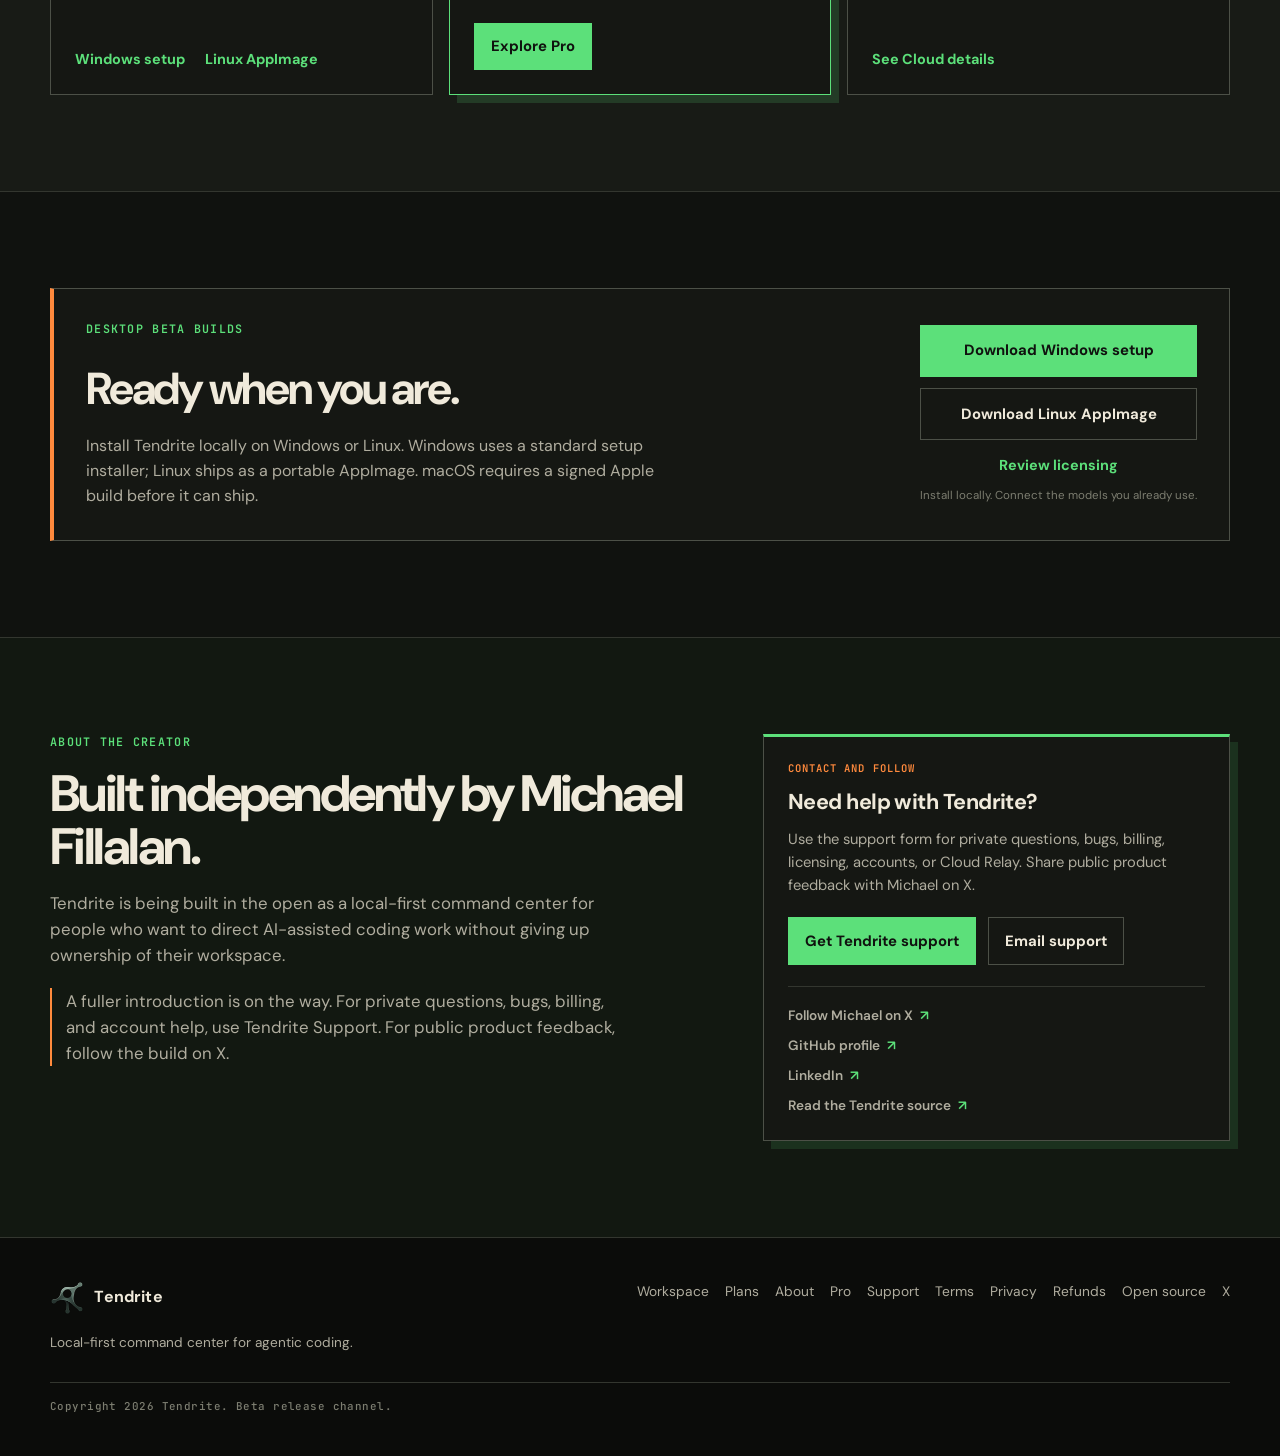
==== commit 62eab32a: "feat: price Cloud for Pro owners" ====
--- a/index.html
+++ b/index.html
@@ -194,7 +194,7 @@
         <div class="plan-grid">
           <article class="plan-card"><p class="plan-kicker">FREE</p><h3>Local command center</h3><p class="plan-price"><span class="plan-price-amount">$0</span><span class="plan-price-cadence">forever</span></p><p class="plan-price-note">The local-first core. No account required.</p><p class="plan-summary">The complete local workspace for agentic coding.</p><ul><li>Projects, memory, skills, and artifacts</li><li>Agents, missions, and campaign board</li><li>Source control, editor, and provider setup</li><li>Local-first from the start</li></ul><div class="platform-links"><a class="text-link" href="https://downloads.tendrite.dev/Tendrite-win-Setup.exe" data-download="windows">Windows setup</a><a class="text-link" href="https://downloads.tendrite.dev/Tendrite.AppImage" data-download="linux">Linux AppImage</a></div></article>
           <article class="plan-card plan-card-highlight"><p class="plan-kicker">PRO LIFETIME</p><h3>Connected workspace</h3><p class="plan-price"><span class="plan-price-amount">$29</span><span class="plan-price-cadence">one time</span></p><p class="plan-price-note">Perpetual license with 12 months of updates.</p><p class="plan-summary">Keep more projects, context, and agent setups ready.</p><ul><li>Warm multi-project workspaces</li><li>Cross-project and team brain</li><li>Per-agent model and account routing</li><li>Phone companion with your own network path</li></ul><a class="btn btn-primary" href="/pro/">Explore Pro</a></article>
-          <article class="plan-card"><p class="plan-kicker">TENDRITE CLOUD</p><h3>Managed relay</h3><p class="plan-price"><span class="plan-price-amount">$5</span><span class="plan-price-cadence">per month</span></p><p class="plan-price-note">Includes Pro and a 14-day free trial.</p><p class="plan-summary">A monthly cloud account for the no-Tailscale phone path.</p><ul><li>Cloud-backed Pro entitlement</li><li>Managed phone relay</li><li>Account device inventory and revocation</li><li><strong>Limited beta</strong> while we harden operations</li></ul><a class="text-link" href="/pro/#cloud">See Cloud details</a></article>
+          <article class="plan-card"><p class="plan-kicker">TENDRITE CLOUD</p><h3>Managed relay for Pro owners</h3><p class="plan-price"><span class="plan-price-amount">$3</span><span class="plan-price-cadence">per month</span></p><p class="plan-price-note">For verified Pro owners, after a 14-day free trial.</p><p class="plan-summary">An optional managed phone relay path when you do not want to run Tailscale.</p><ul><li>Account-backed Cloud entitlement</li><li>Managed phone relay</li><li>Account device inventory and revocation</li><li><strong>Limited beta</strong> while we harden operations</li></ul><a class="text-link" href="/pro/#cloud">See Cloud details</a></article>
         </div>
       </div>
     </section>
--- a/styles.css
+++ b/styles.css
@@ -279,6 +279,7 @@
 .checkout-price strong { color: var(--paper); font-size: 1.15rem; }
 .checkout-status { min-height: 3.5rem; margin-top: 1rem; color: var(--muted); font-size: .85rem; }
 .checkout-status p { margin: 0; }
+.checkout-status.is-error { color: var(--orange); }
 .checkout-card > small { display: block; color: var(--dim); font-size: .72rem; text-align: center; }
 .faq { max-width: 830px; }
 .faq details { padding: 1rem 0; border-top: 1px solid var(--line); }
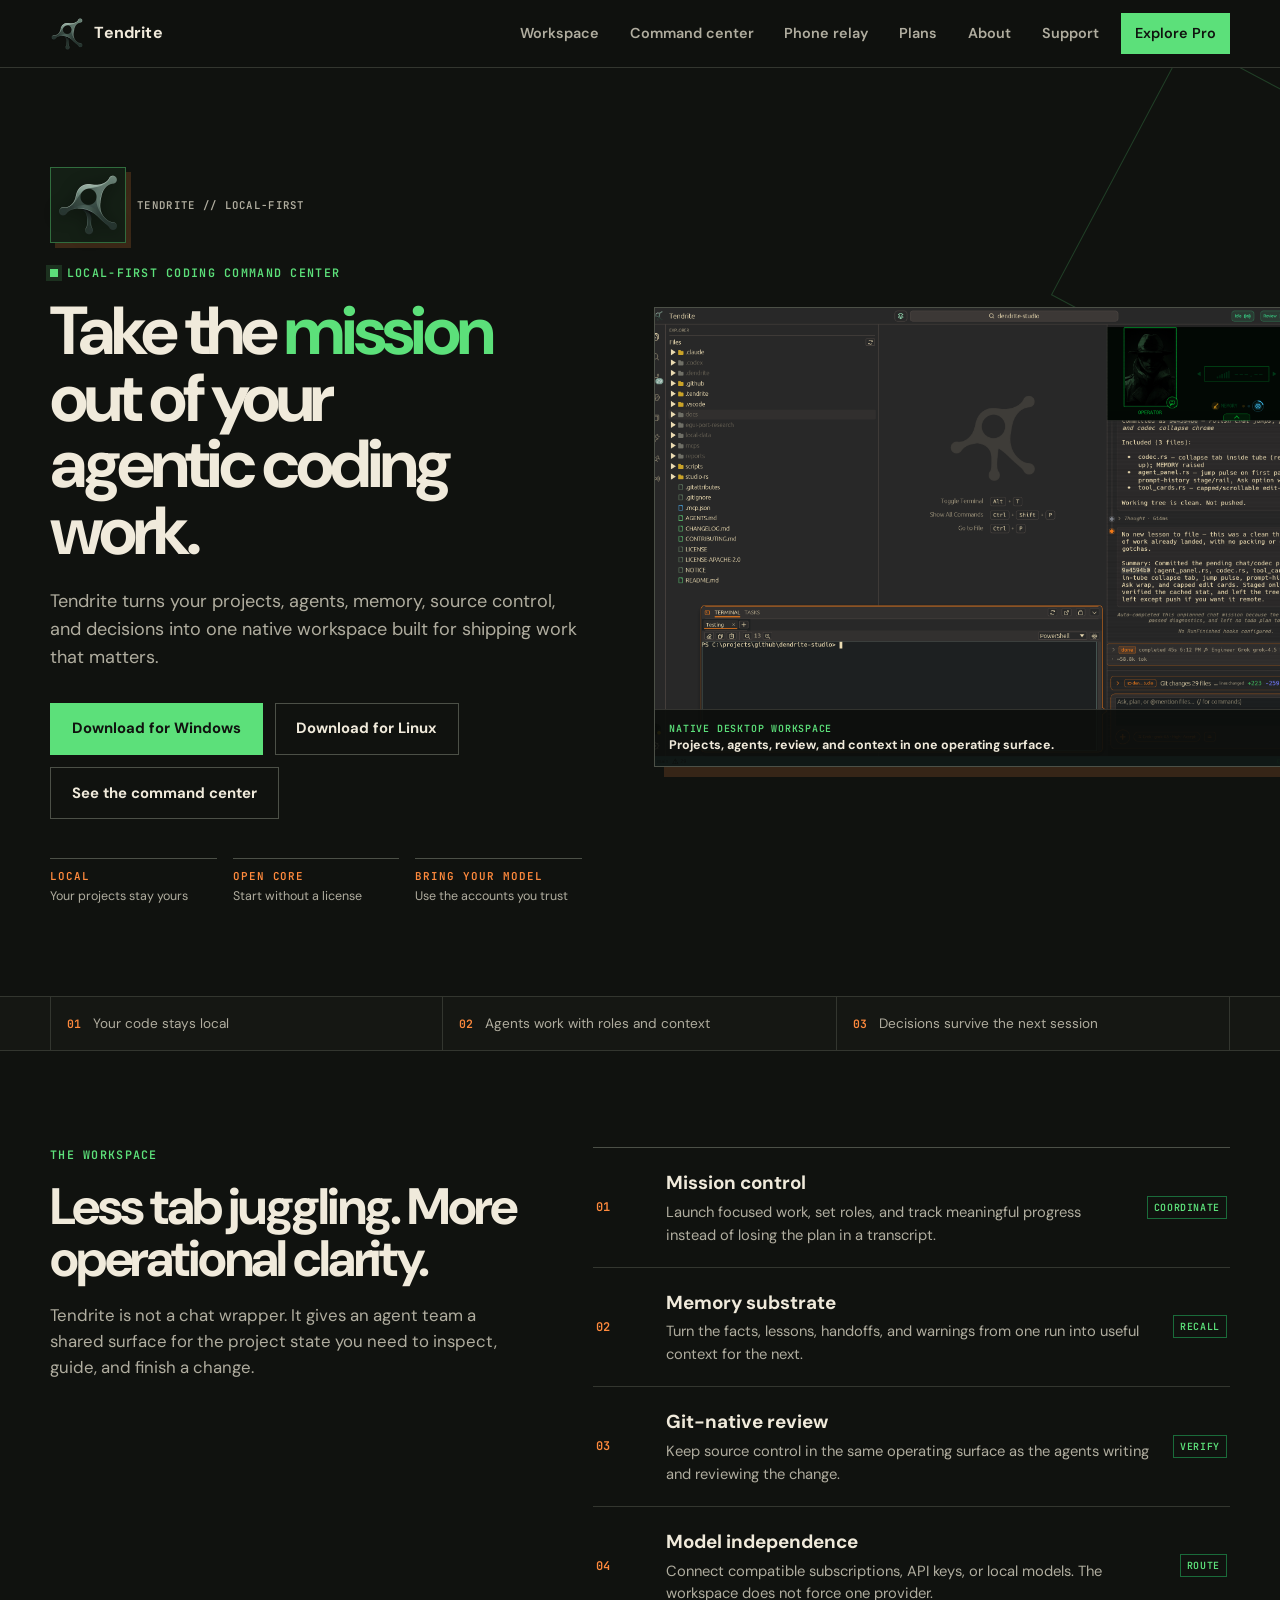
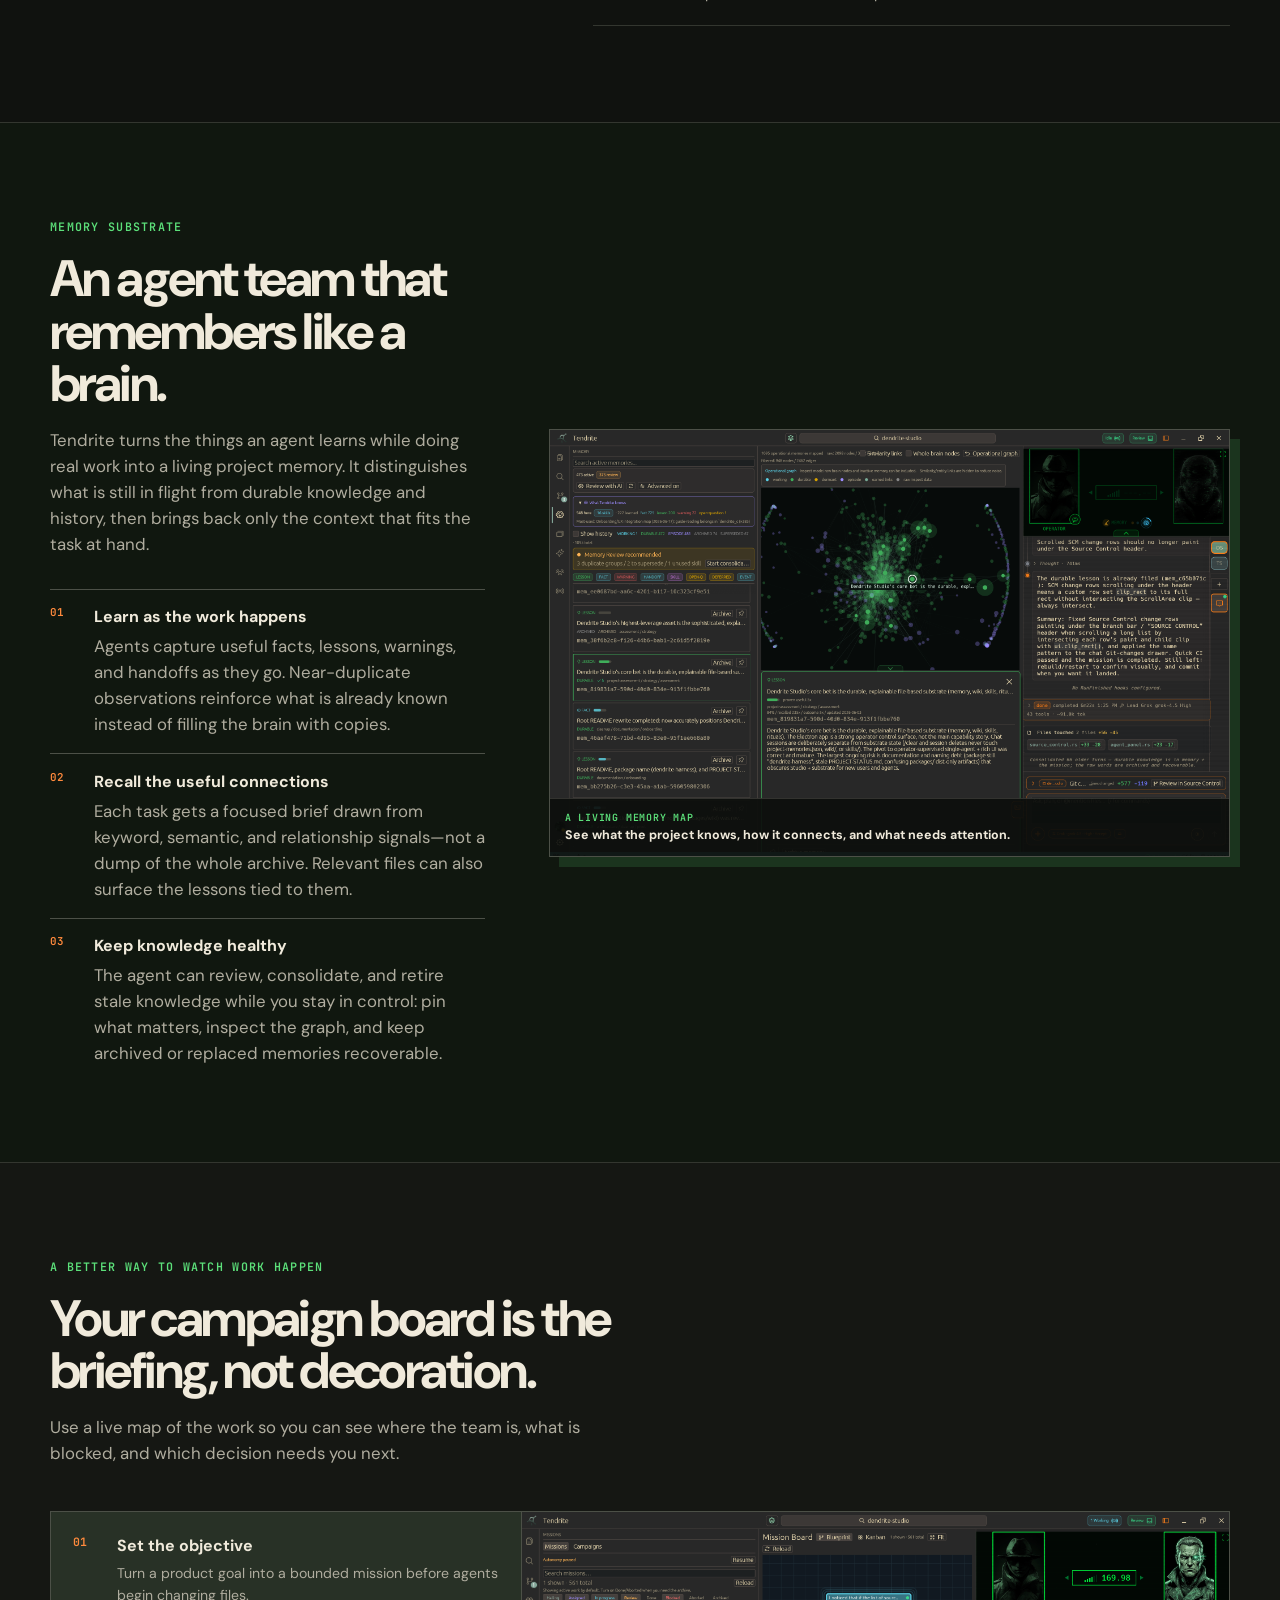
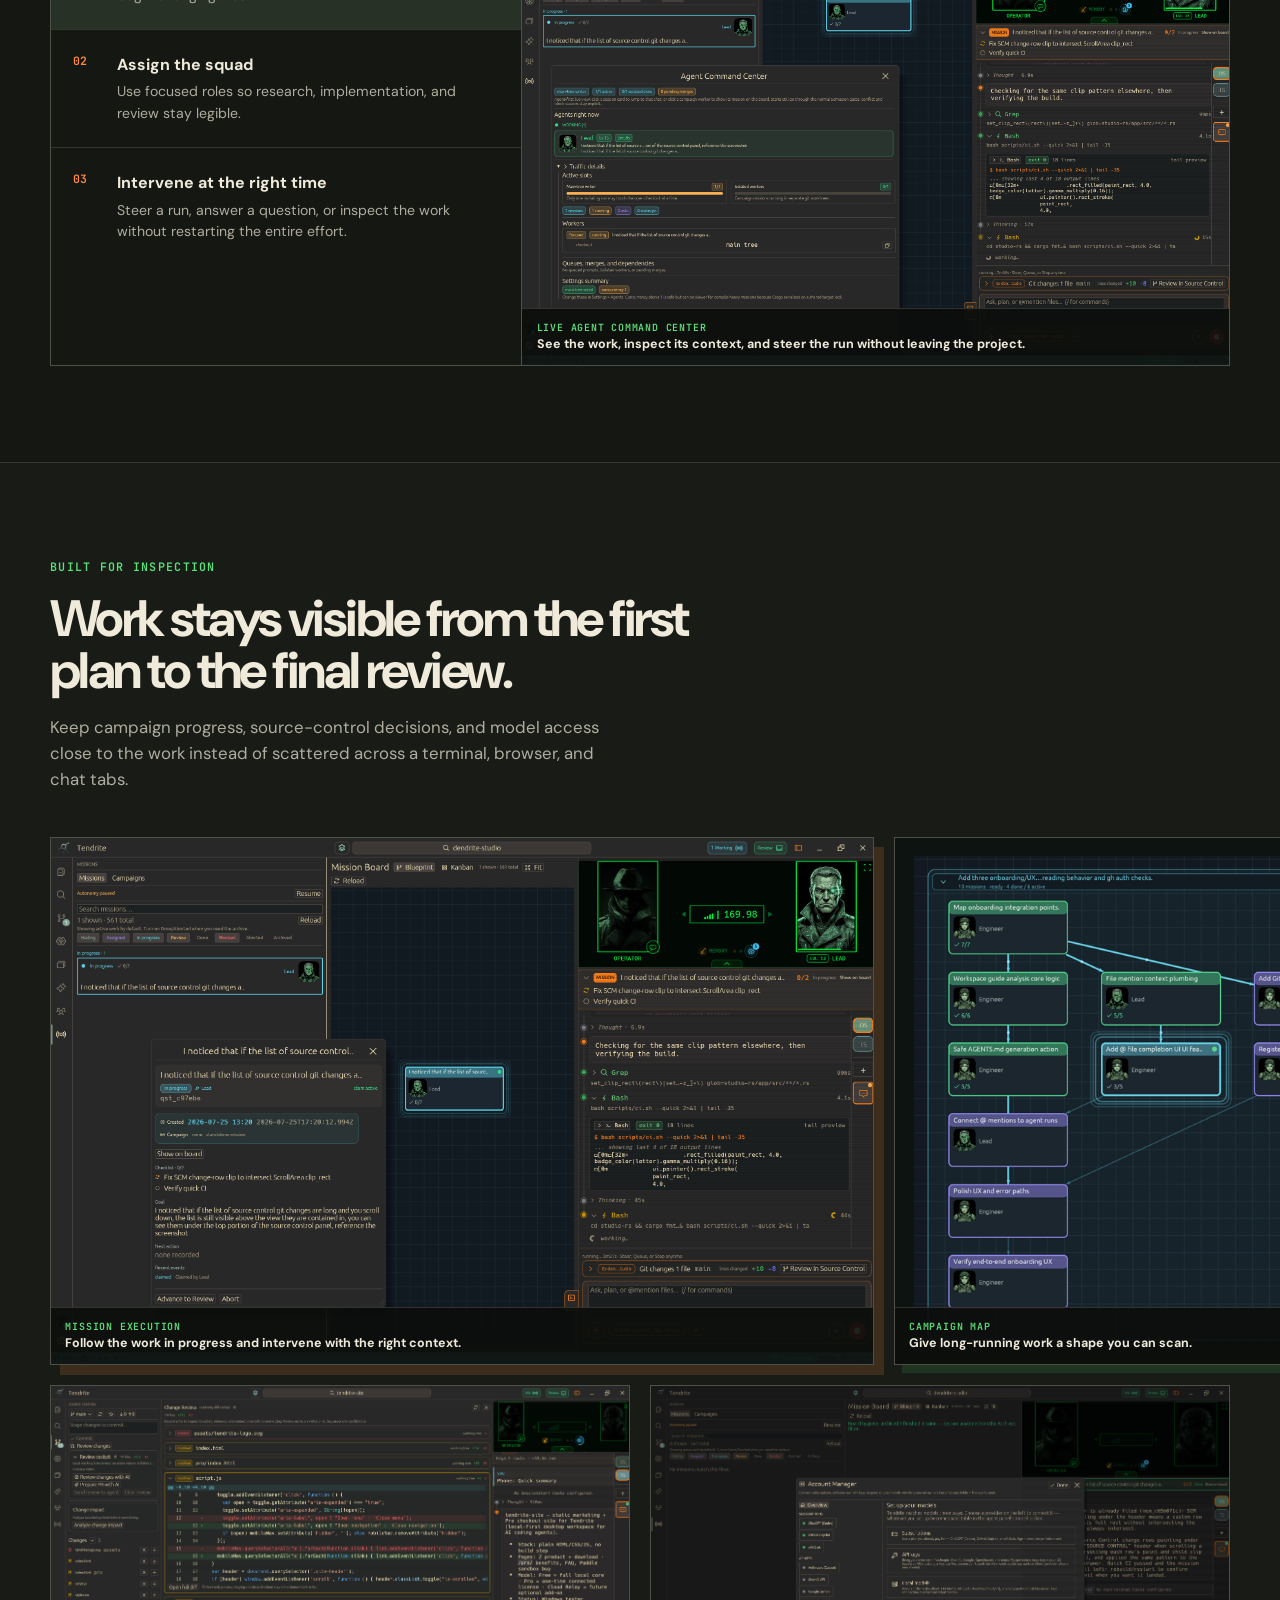
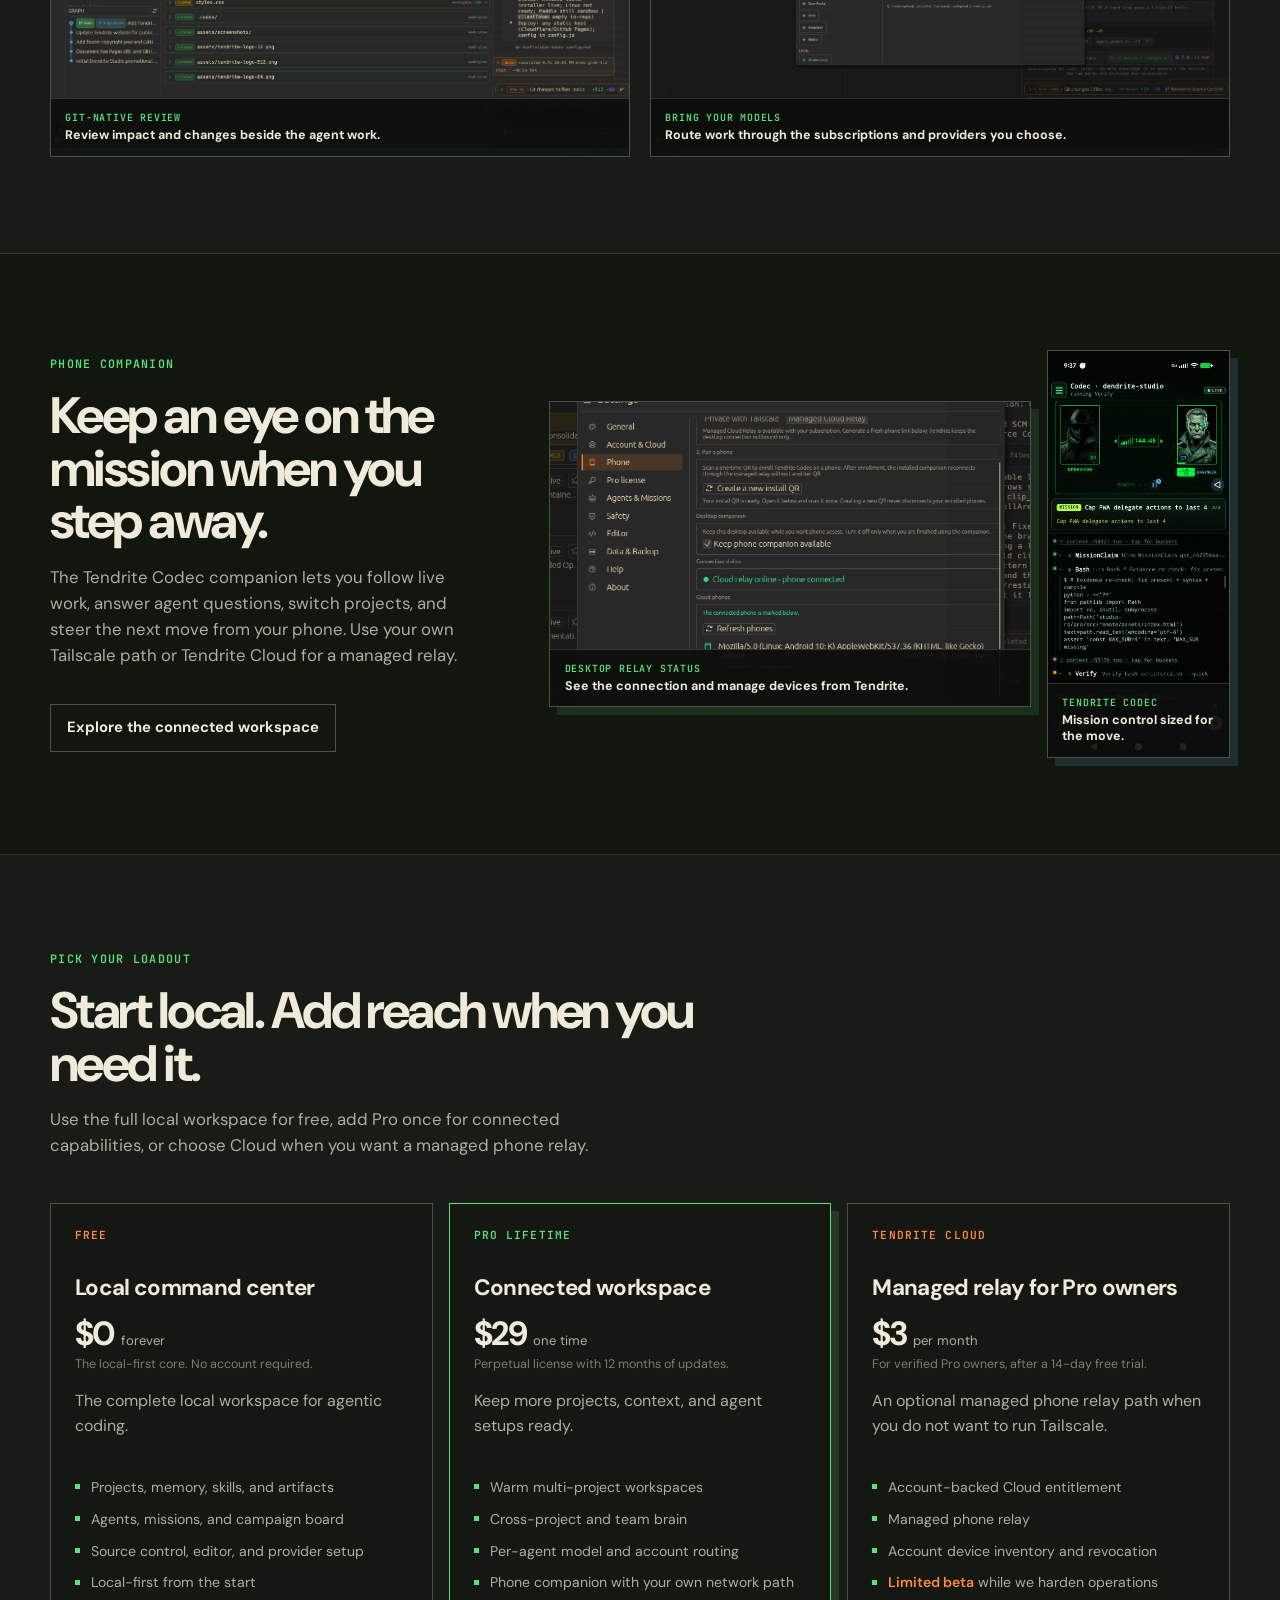
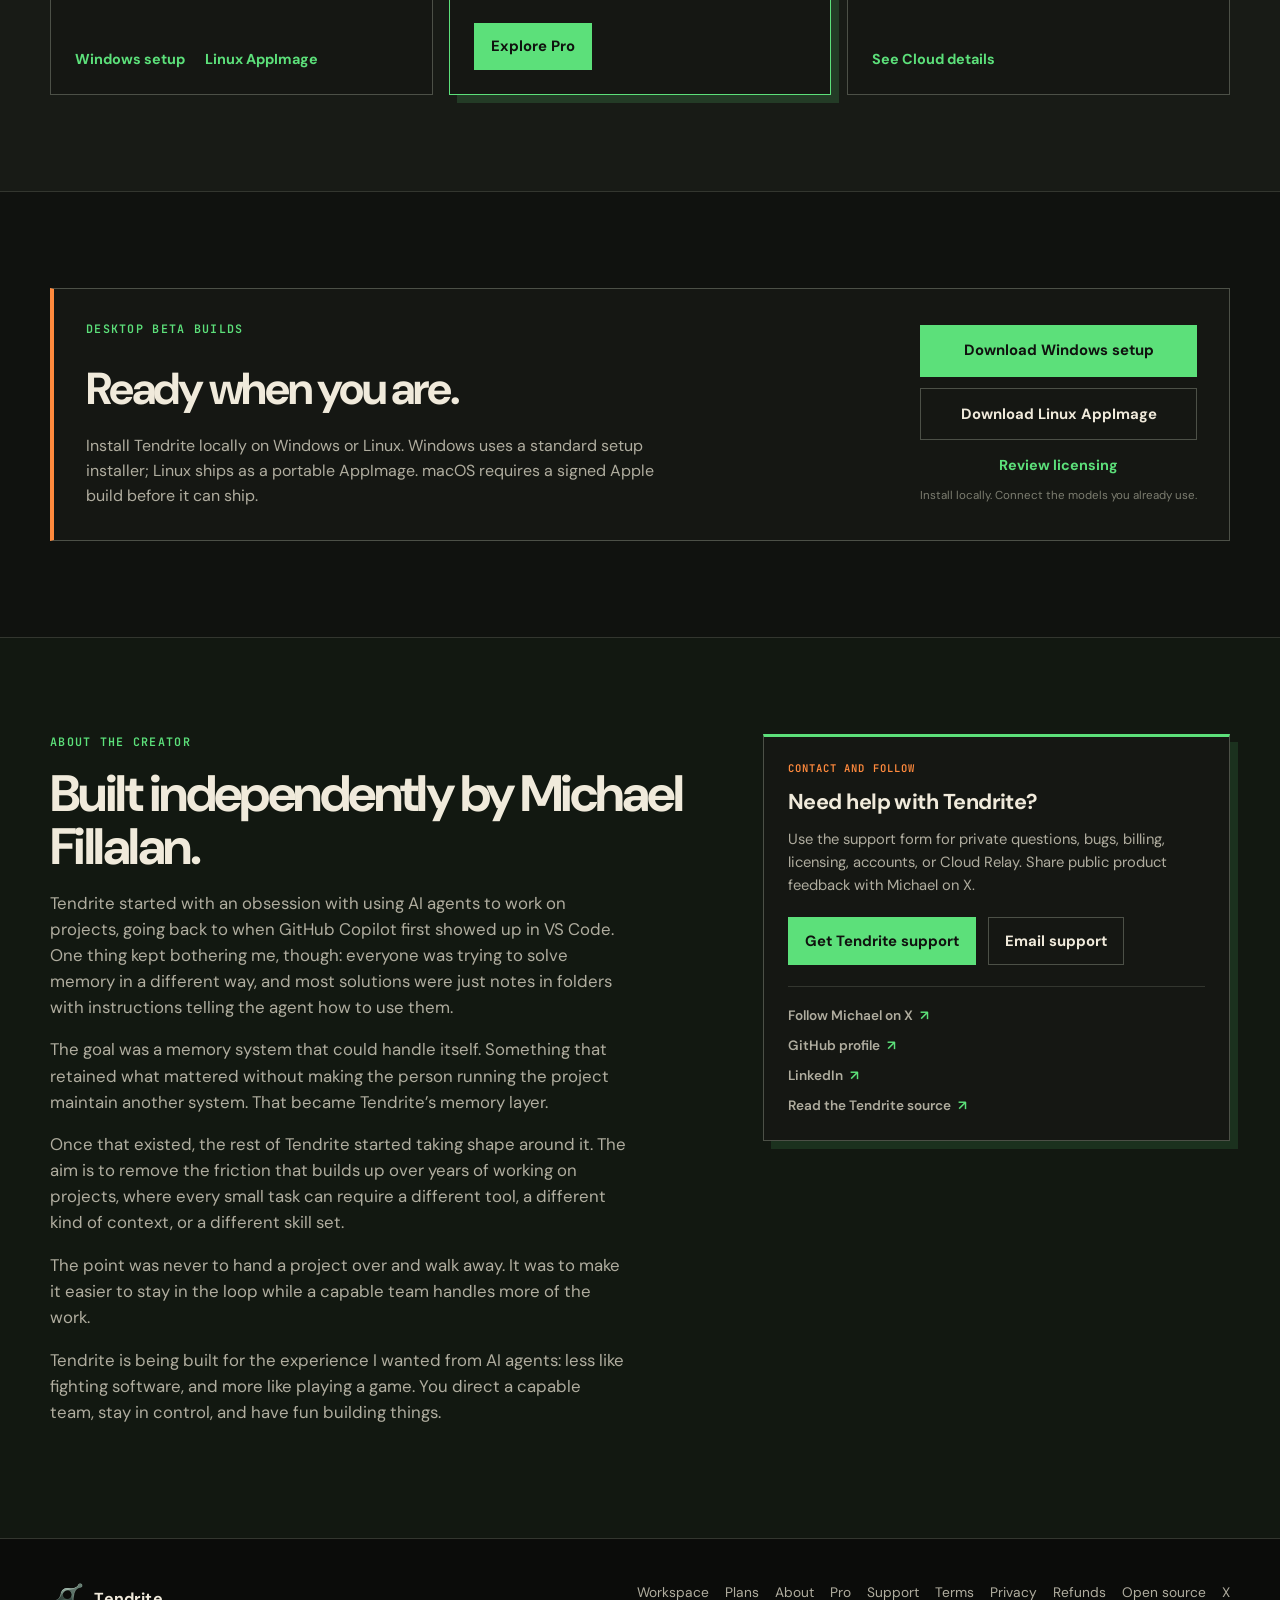
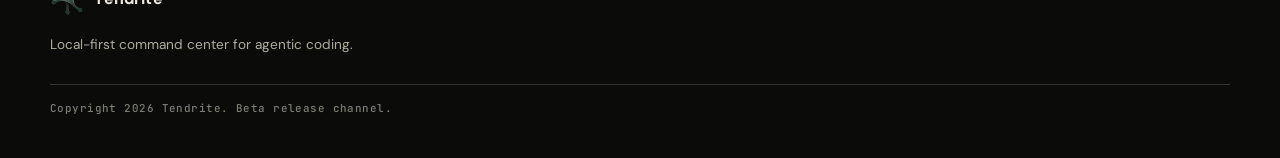
==== commit aeaf29b0: "site: add Tendrite origin story" ====
--- a/index.html
+++ b/index.html
@@ -211,8 +211,11 @@
         <div class="section-head creator-copy">
           <p class="eyebrow">About the creator</p>
           <h2>Built independently by Michael Fillalan.</h2>
-          <p>Tendrite is being built in the open as a local-first command center for people who want to direct AI-assisted coding work without giving up ownership of their workspace.</p>
-          <p class="creator-note">A fuller introduction is on the way. For private questions, bugs, billing, and account help, use Tendrite Support. For public product feedback, follow the build on X.</p>
+          <p>Tendrite started with an obsession with using AI agents to work on projects, going back to when GitHub Copilot first showed up in VS Code. One thing kept bothering me, though: everyone was trying to solve memory in a different way, and most solutions were just notes in folders with instructions telling the agent how to use them.</p>
+          <p>The goal was a memory system that could handle itself. Something that retained what mattered without making the person running the project maintain another system. That became Tendrite&rsquo;s memory layer.</p>
+          <p>Once that existed, the rest of Tendrite started taking shape around it. The aim is to remove the friction that builds up over years of working on projects, where every small task can require a different tool, a different kind of context, or a different skill set.</p>
+          <p>The point was never to hand a project over and walk away. It was to make it easier to stay in the loop while a capable team handles more of the work.</p>
+          <p>Tendrite is being built for the experience I wanted from AI agents: less like fighting software, and more like playing a game. You direct a capable team, stay in control, and have fun building things.</p>
         </div>
         <aside class="creator-contact" aria-labelledby="contact-title">
           <p class="contact-kicker">Contact and follow</p>
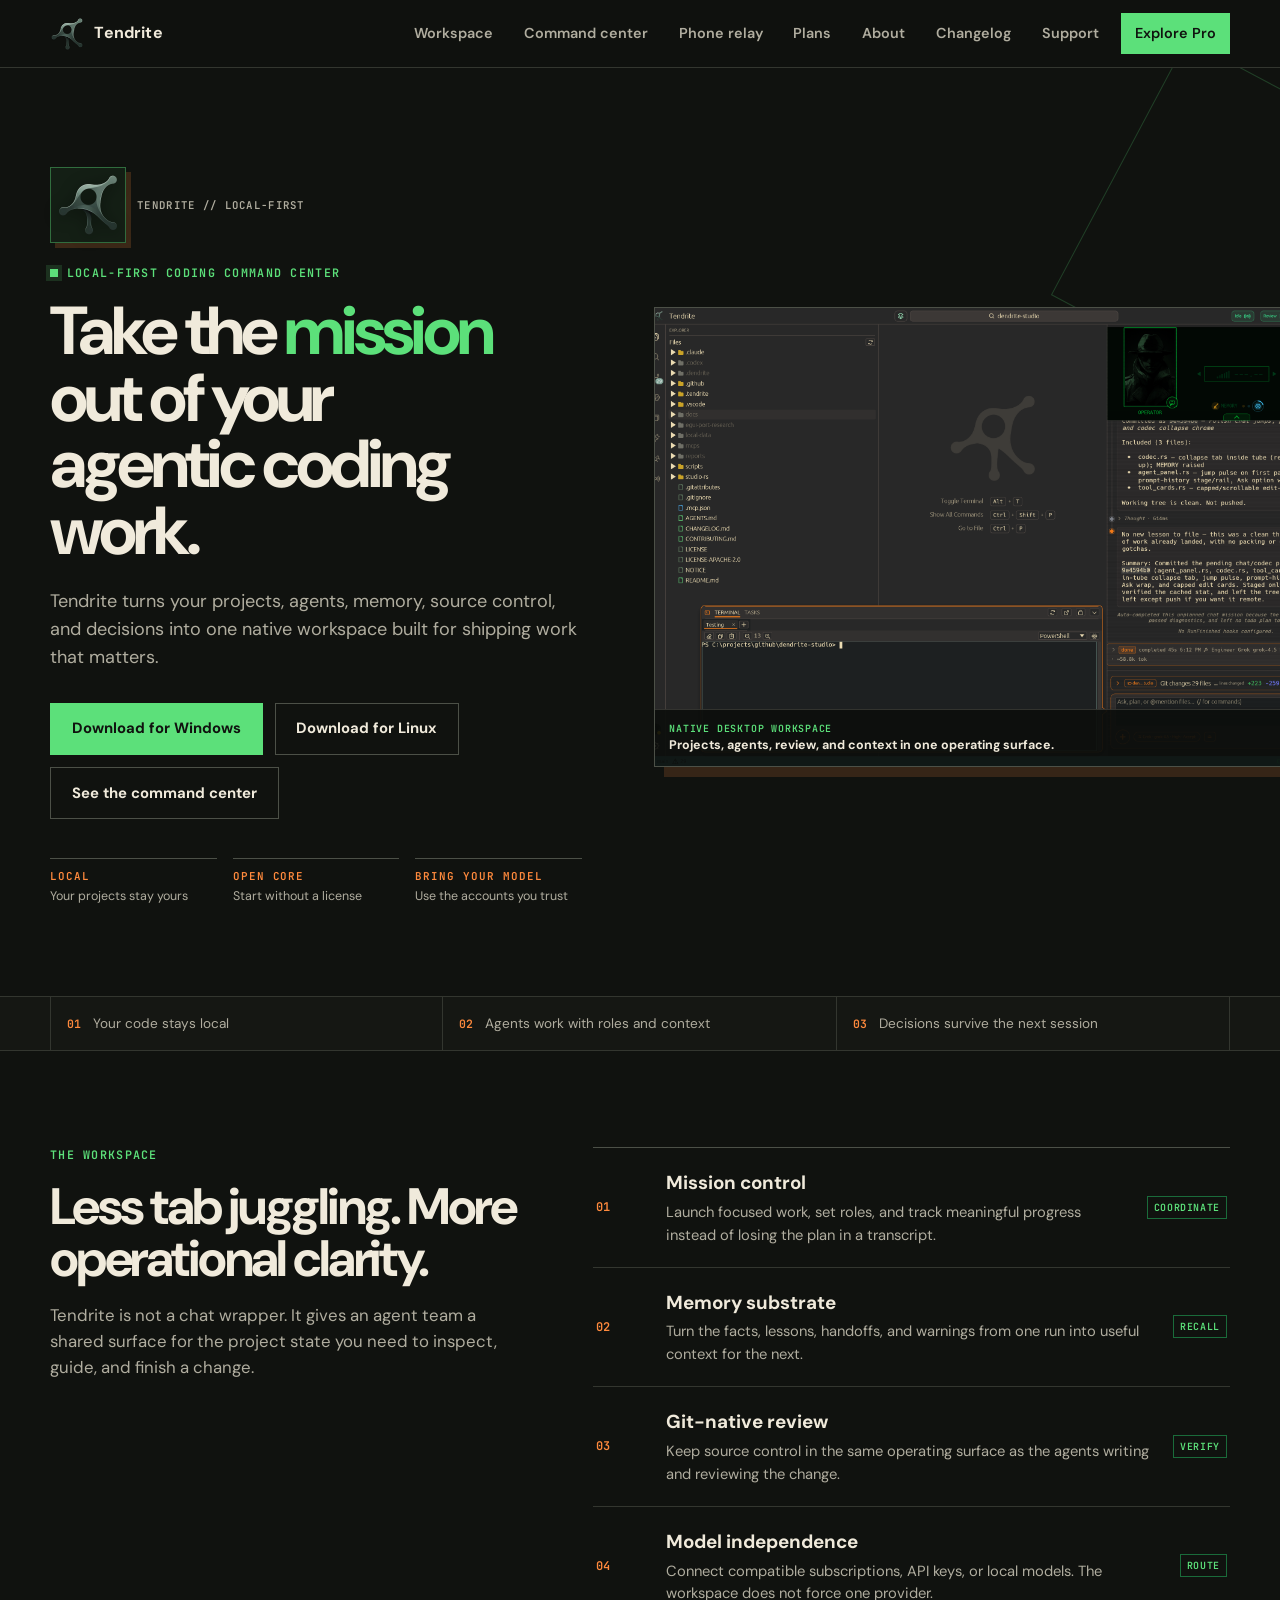
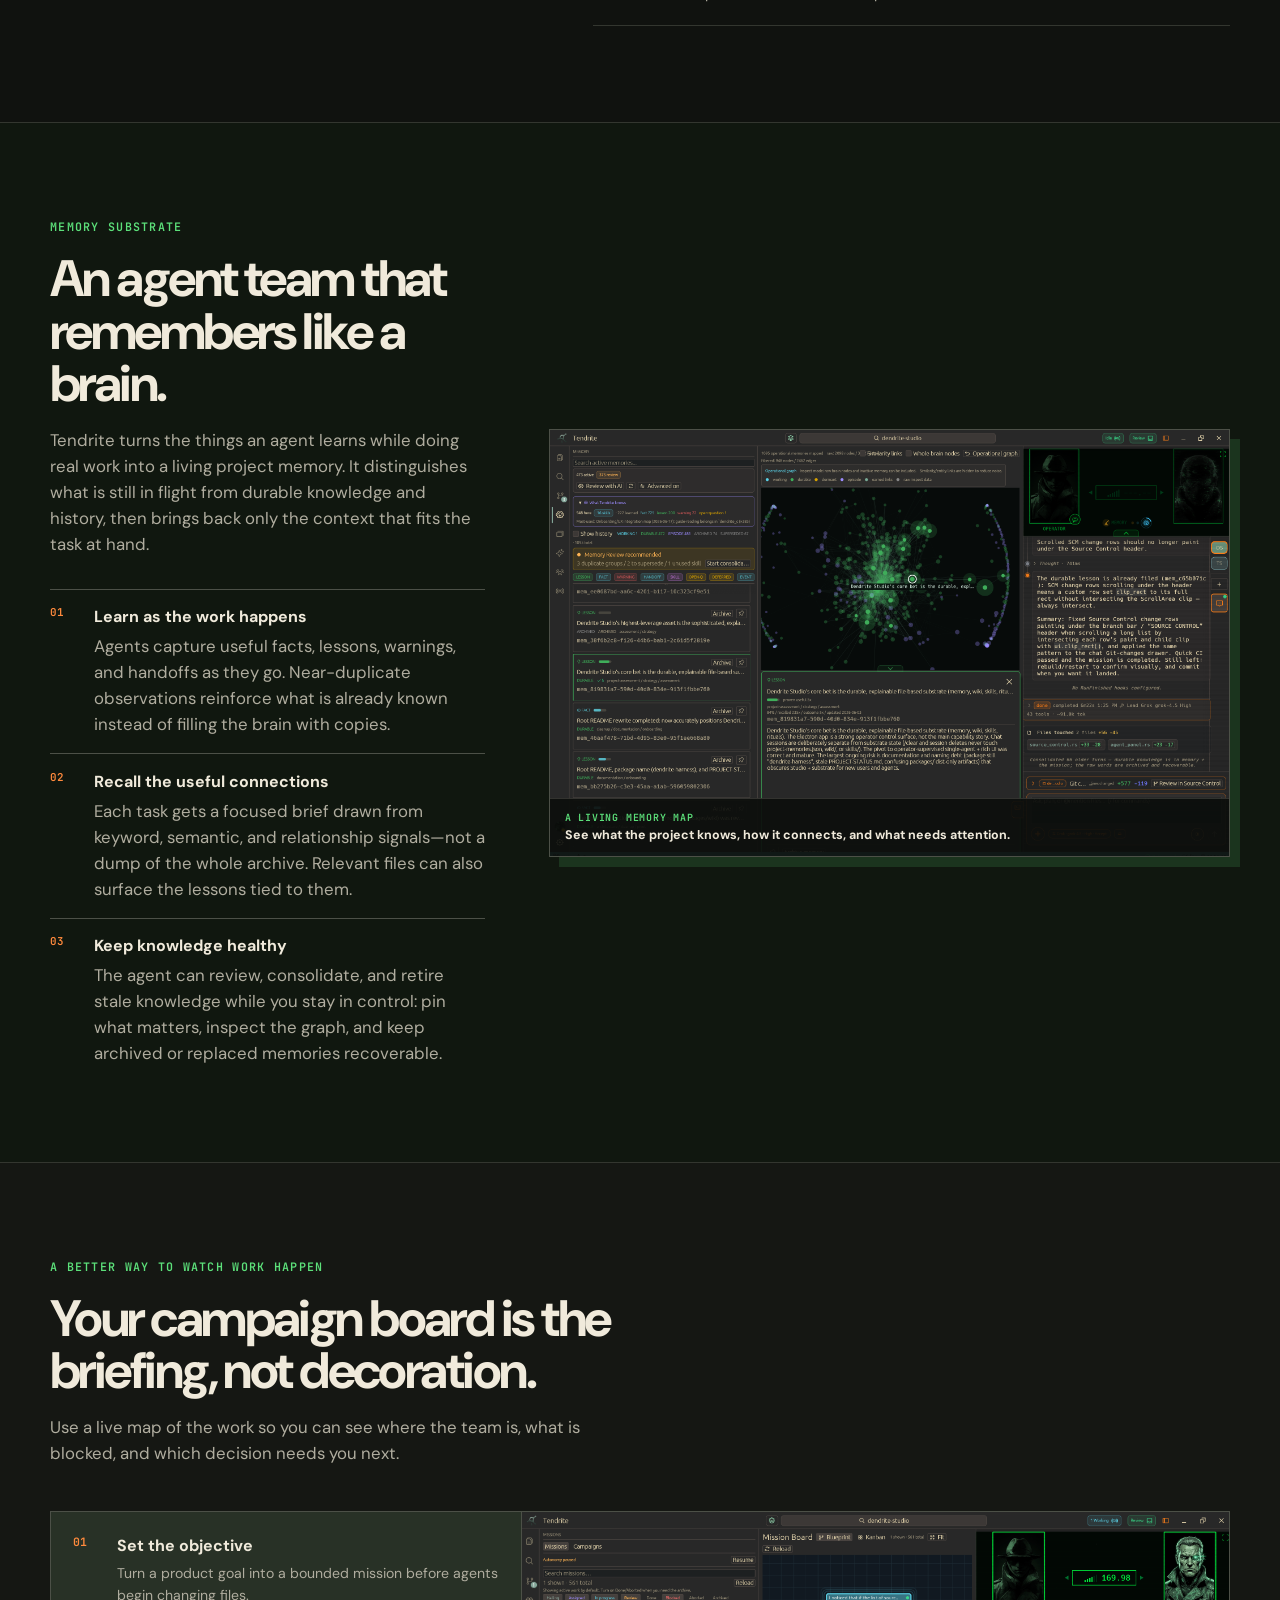
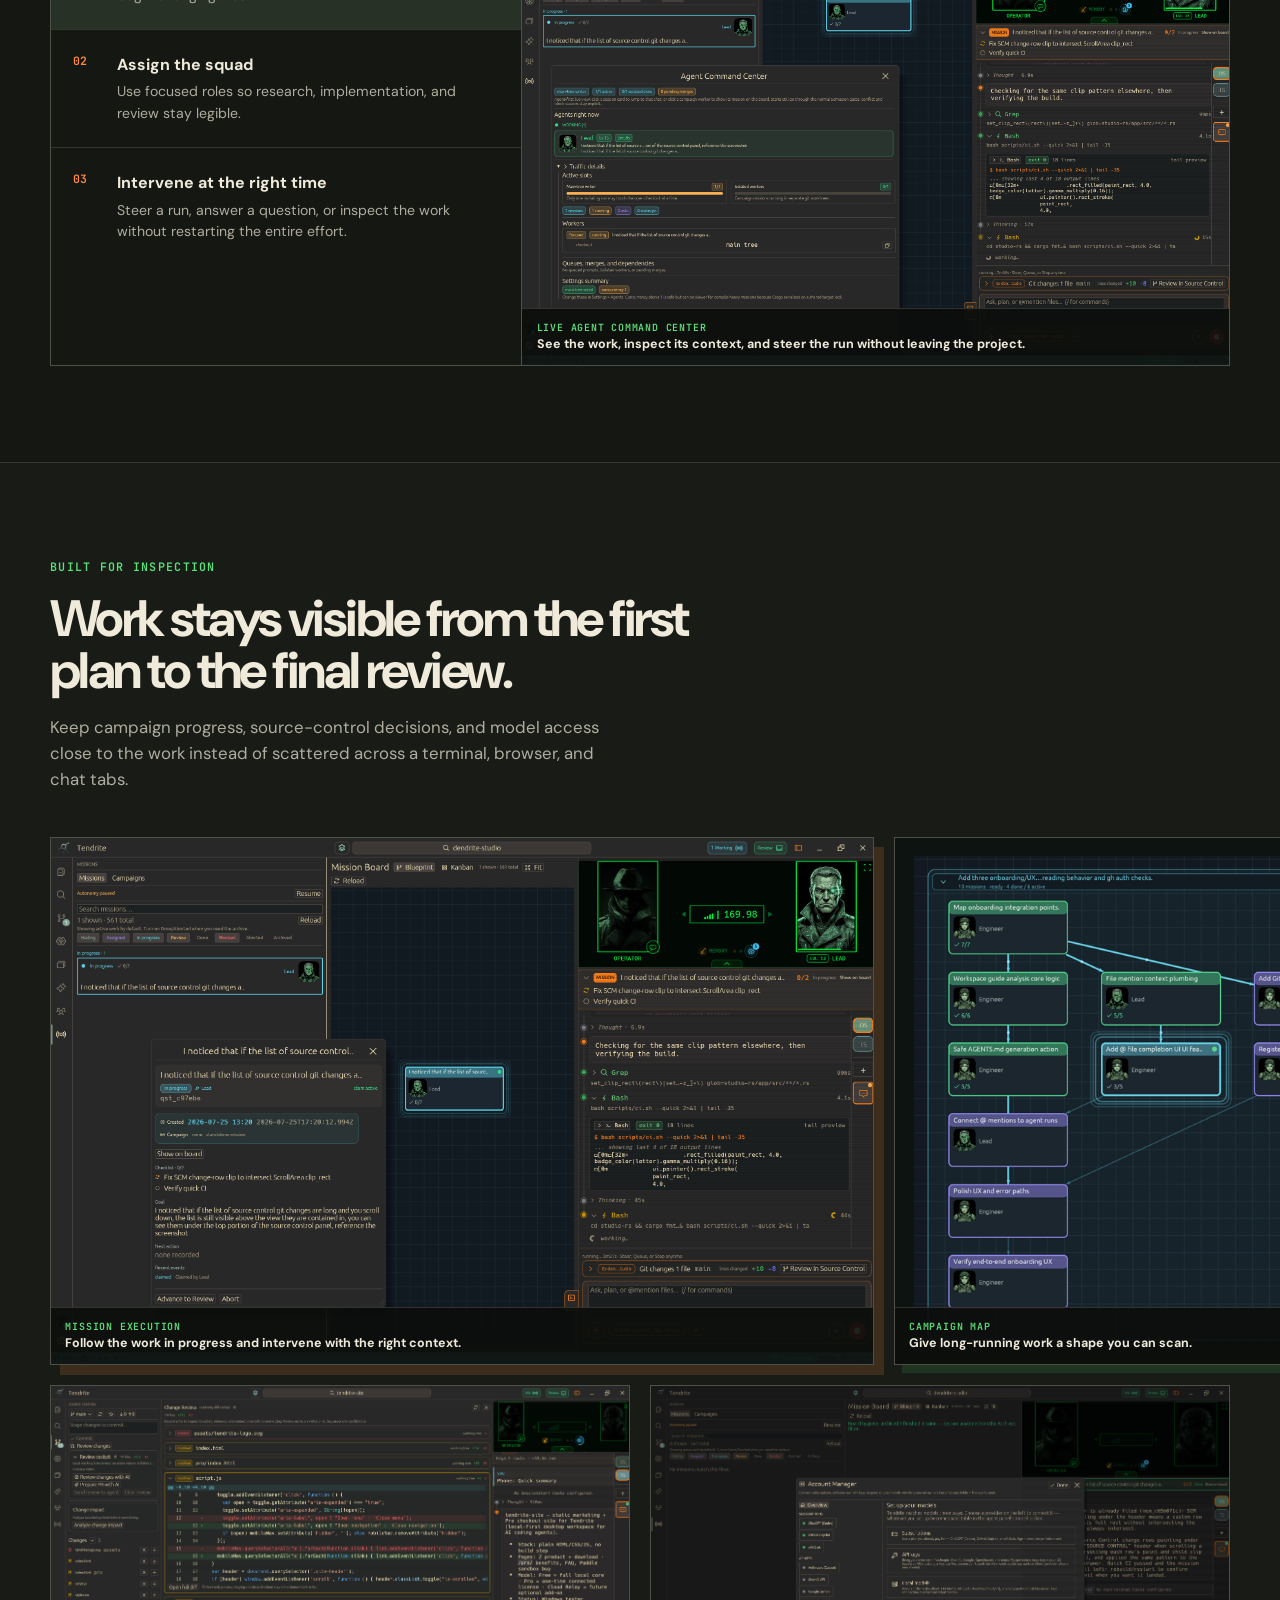
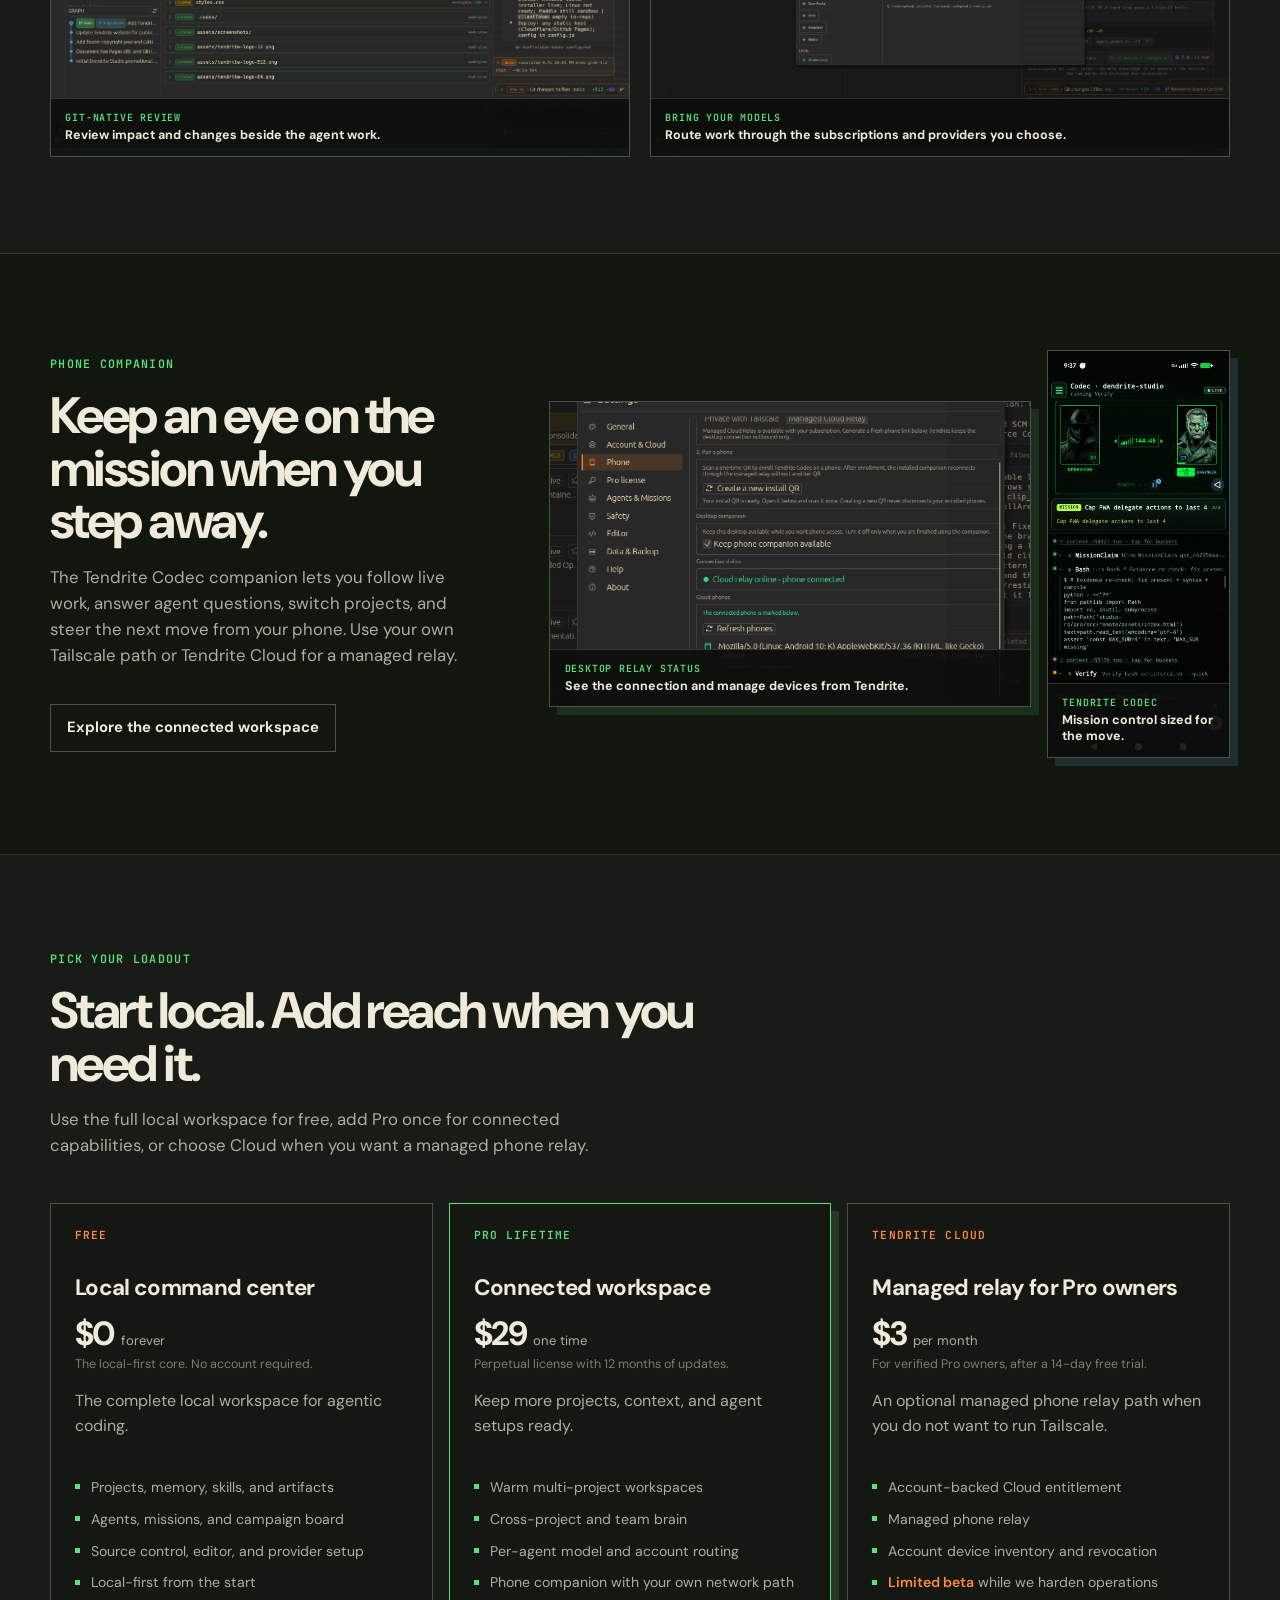
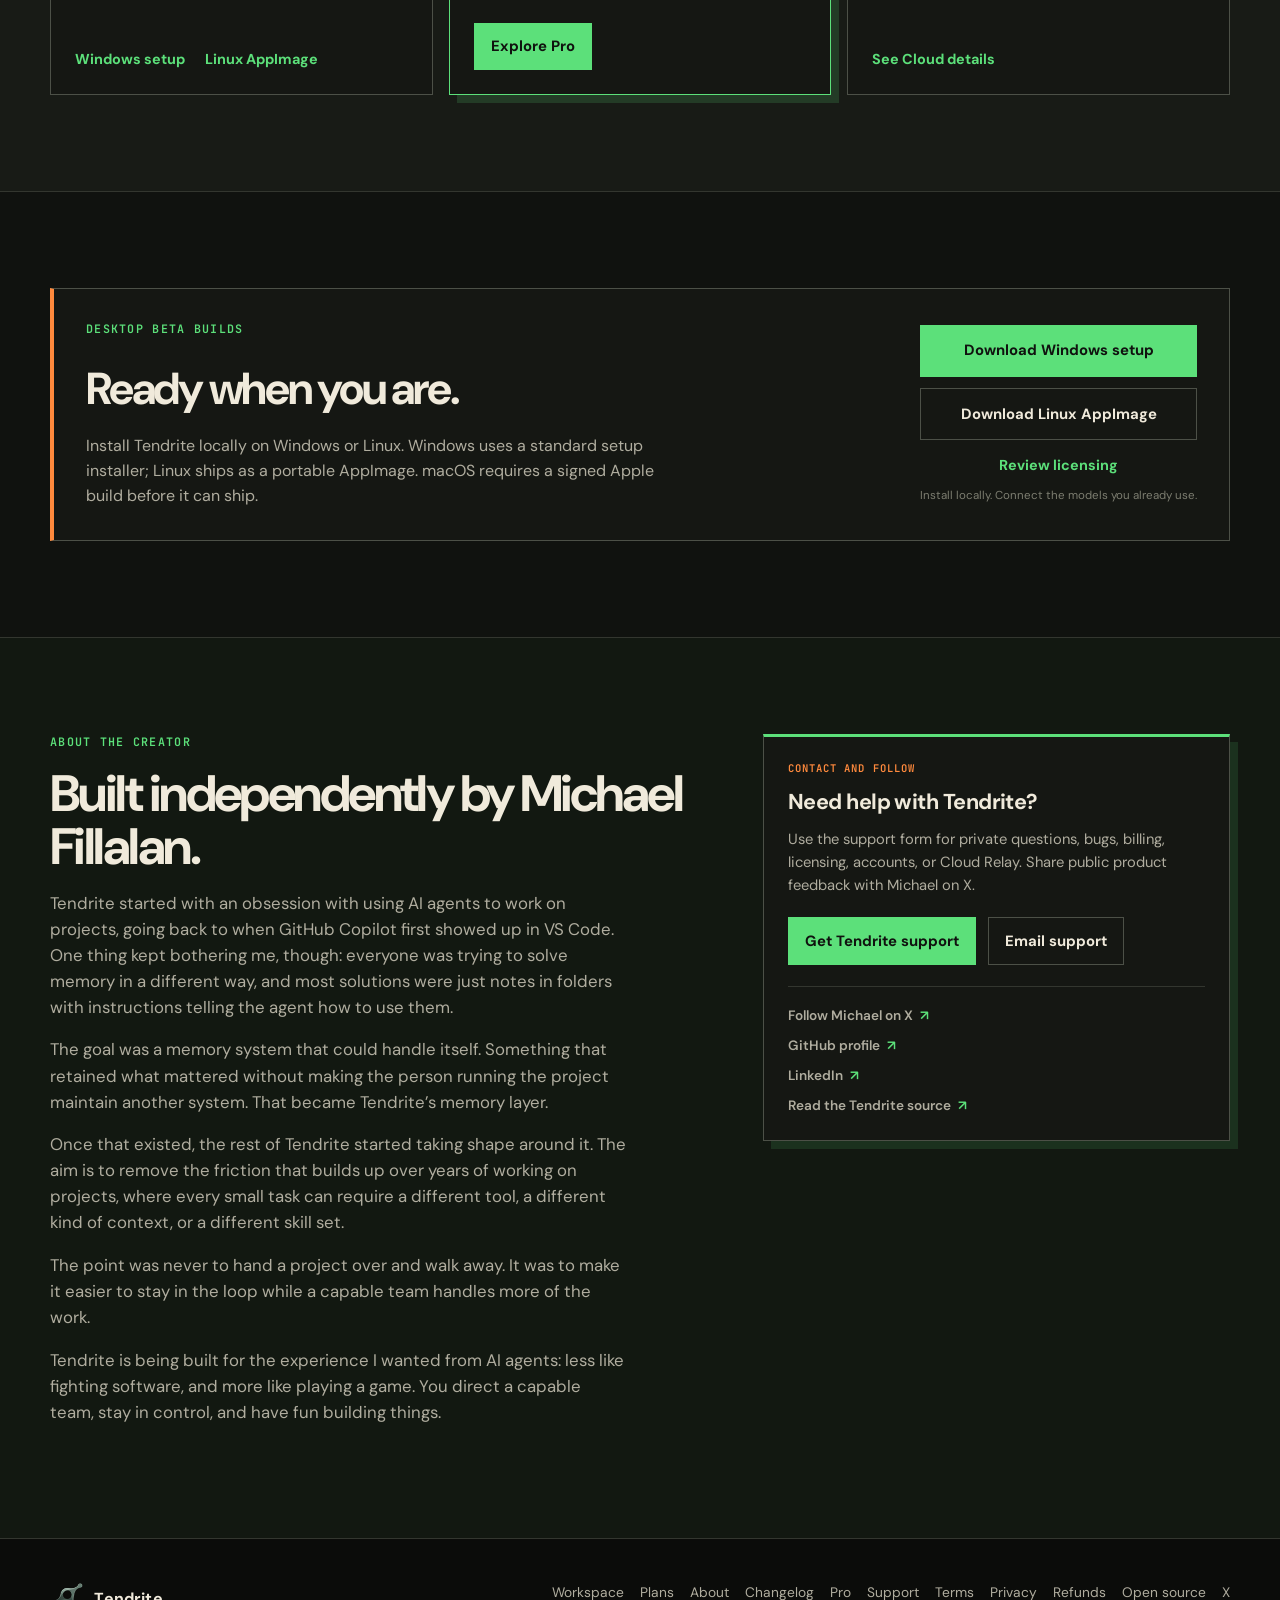
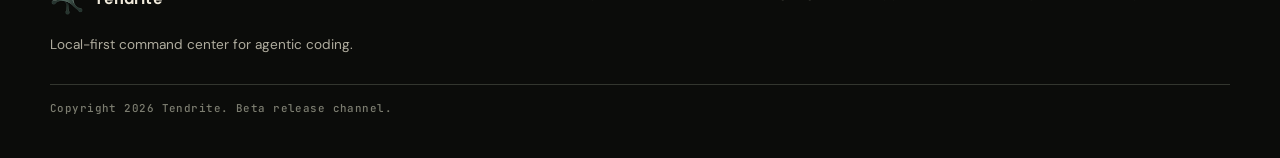
==== commit cbe1c6a4: "docs: publish 0.2.3 changelog" ====
--- a/index.html
+++ b/index.html
@@ -25,6 +25,7 @@
         <a href="#relay">Phone relay</a>
         <a href="#plans">Plans</a>
         <a href="#about">About</a>
+        <a href="/changelog/">Changelog</a>
         <a href="/support/">Support</a>
         <a class="nav-cta" href="/pro/">Explore Pro</a>
       </nav>
@@ -38,6 +39,7 @@
       <a href="#relay">Phone relay</a>
       <a href="#plans">Plans</a>
       <a href="#about">About</a>
+      <a href="/changelog/">Changelog</a>
       <a href="/support/">Support</a>
       <a href="/pro/">Explore Pro</a>
     </nav>
@@ -233,7 +235,7 @@
     </section>
   </main>
 
-  <footer class="site-footer"><div class="container footer-inner"><div><a class="brand" href="/"><span class="brand-mark"><img src="assets/tendrite-logo-64.png" width="64" height="64" alt=""></span><span>Tendrite</span></a><p>Local-first command center for agentic coding.</p></div><nav aria-label="Footer navigation"><a href="#workspace">Workspace</a><a href="#plans">Plans</a><a href="#about">About</a><a href="/pro/">Pro</a><a href="/support/">Support</a><a href="/terms/">Terms</a><a href="/privacy/">Privacy</a><a href="/refunds/">Refunds</a><a href="https://github.com/mfillalan/tendrite" target="_blank" rel="noopener noreferrer">Open source</a><a href="https://x.com/MichaelFillalan" target="_blank" rel="noopener noreferrer">X</a></nav><p class="footer-meta">Copyright <span id="footer-year">2026</span> Tendrite. Beta release channel.</p></div></footer>
+  <footer class="site-footer"><div class="container footer-inner"><div><a class="brand" href="/"><span class="brand-mark"><img src="assets/tendrite-logo-64.png" width="64" height="64" alt=""></span><span>Tendrite</span></a><p>Local-first command center for agentic coding.</p></div><nav aria-label="Footer navigation"><a href="#workspace">Workspace</a><a href="#plans">Plans</a><a href="#about">About</a><a href="/changelog/">Changelog</a><a href="/pro/">Pro</a><a href="/support/">Support</a><a href="/terms/">Terms</a><a href="/privacy/">Privacy</a><a href="/refunds/">Refunds</a><a href="https://github.com/mfillalan/tendrite" target="_blank" rel="noopener noreferrer">Open source</a><a href="https://x.com/MichaelFillalan" target="_blank" rel="noopener noreferrer">X</a></nav><p class="footer-meta">Copyright <span id="footer-year">2026</span> Tendrite. Beta release channel.</p></div></footer>
 
   <dialog class="image-lightbox" data-image-lightbox aria-labelledby="image-lightbox-title">
     <div class="image-lightbox-bar">
--- a/styles.css
+++ b/styles.css
@@ -311,6 +311,27 @@
 .legal-copy a { color: var(--green); text-decoration: underline; text-underline-offset: .15em; }
 .legal-callout { margin-top: 2.2rem; padding: 1.15rem 1.25rem; border: 1px solid var(--line); background: var(--panel-deep); color: var(--muted); }
 .legal-callout strong { color: var(--paper); }
+
+.changelog-main { padding: 4.5rem 0 6rem; }
+.changelog-hero { display: grid; grid-template-columns: minmax(0, 1fr) minmax(220px, .36fr); gap: 2.5rem; align-items: end; padding-bottom: 2.5rem; border-bottom: 1px solid var(--line-soft); }
+.changelog-hero h1 { max-width: 12ch; margin-bottom: .8rem; font-size: clamp(2.7rem, 5vw, 5rem); letter-spacing: -.05em; line-height: .98; }
+.changelog-hero p:not(.eyebrow) { max-width: 58ch; margin: 0; color: var(--muted); font-size: 1.04rem; }
+.changelog-meta { display: grid; gap: .35rem; padding: 1rem 1.1rem; border-left: 2px solid var(--green); background: var(--panel-deep); color: var(--muted); font: 500 .76rem var(--mono); }
+.changelog-meta span { color: var(--dim); text-transform: uppercase; }
+.changelog-meta strong { color: var(--paper); font-weight: 600; }
+.release-list { width: min(100%, 800px); padding-top: 2.7rem; }
+.release-entry { padding: 2.1rem 0 2.7rem; border-top: 1px solid var(--line); }
+.release-entry:first-child { padding-top: 0; border-top: 0; }
+.release-heading { display: flex; flex-wrap: wrap; align-items: baseline; justify-content: space-between; gap: .8rem 1.5rem; }
+.release-heading h2 { margin: 0; font-size: 1.9rem; letter-spacing: -.04em; }
+.release-date { color: var(--orange); font: 600 .7rem var(--mono); letter-spacing: .08em; text-transform: uppercase; }
+.release-summary { margin: .8rem 0 0; color: var(--muted); }
+.release-entry h3 { margin: 1.7rem 0 .55rem; color: var(--green); font: 700 .72rem var(--mono); letter-spacing: .1em; text-transform: uppercase; }
+.release-entry ul { display: grid; gap: .55rem; margin: 0; padding-left: 1.15rem; }
+.release-entry li { color: var(--muted); }
+.release-entry li::marker { color: var(--green); }
+.changelog-callout { margin-top: 2.7rem; padding: 1.15rem 1.25rem; border: 1px solid var(--line); border-left: 2px solid var(--orange); background: var(--panel-deep); color: var(--muted); font-size: .9rem; }
+.changelog-callout strong { color: var(--paper); }
 
 .support-main { padding: 4.5rem 0 6rem; }
 .support-hero { max-width: 760px; padding-bottom: 2.8rem; border-bottom: 1px solid var(--line-soft); }
@@ -410,6 +431,9 @@
   .phone-shot { width: min(100%, 300px); }
   .legal-main { padding: 3.2rem 0 4rem; }
   .legal-hero { grid-template-columns: 1fr; gap: 1.25rem; padding-bottom: 1.7rem; }
+  .changelog-main { padding: 3.2rem 0 4rem; }
+  .changelog-hero { grid-template-columns: 1fr; gap: 1.25rem; padding-bottom: 1.7rem; }
+  .release-heading { align-items: flex-start; flex-direction: column; gap: .35rem; }
   .support-main { padding: 3.2rem 0 4rem; }
   .support-hero { padding-bottom: 1.8rem; }
   .support-fields { grid-template-columns: 1fr; }
